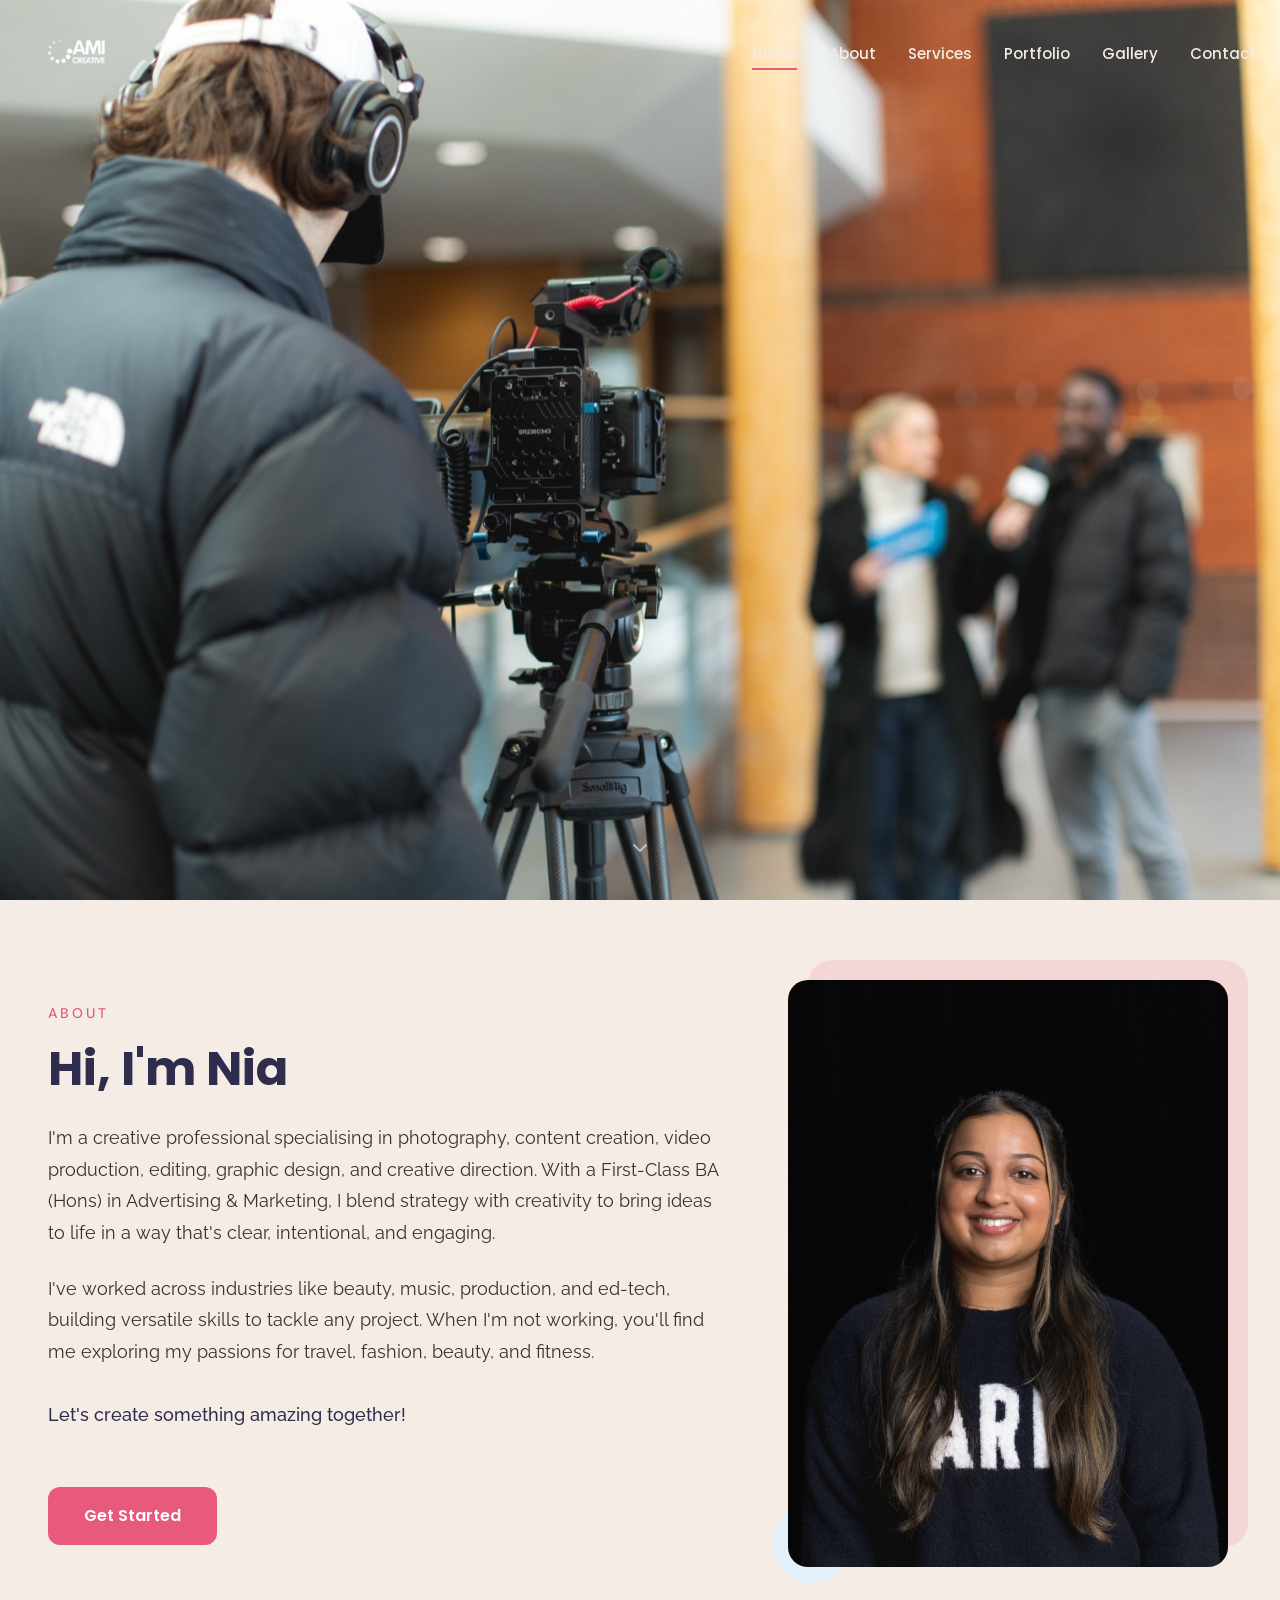
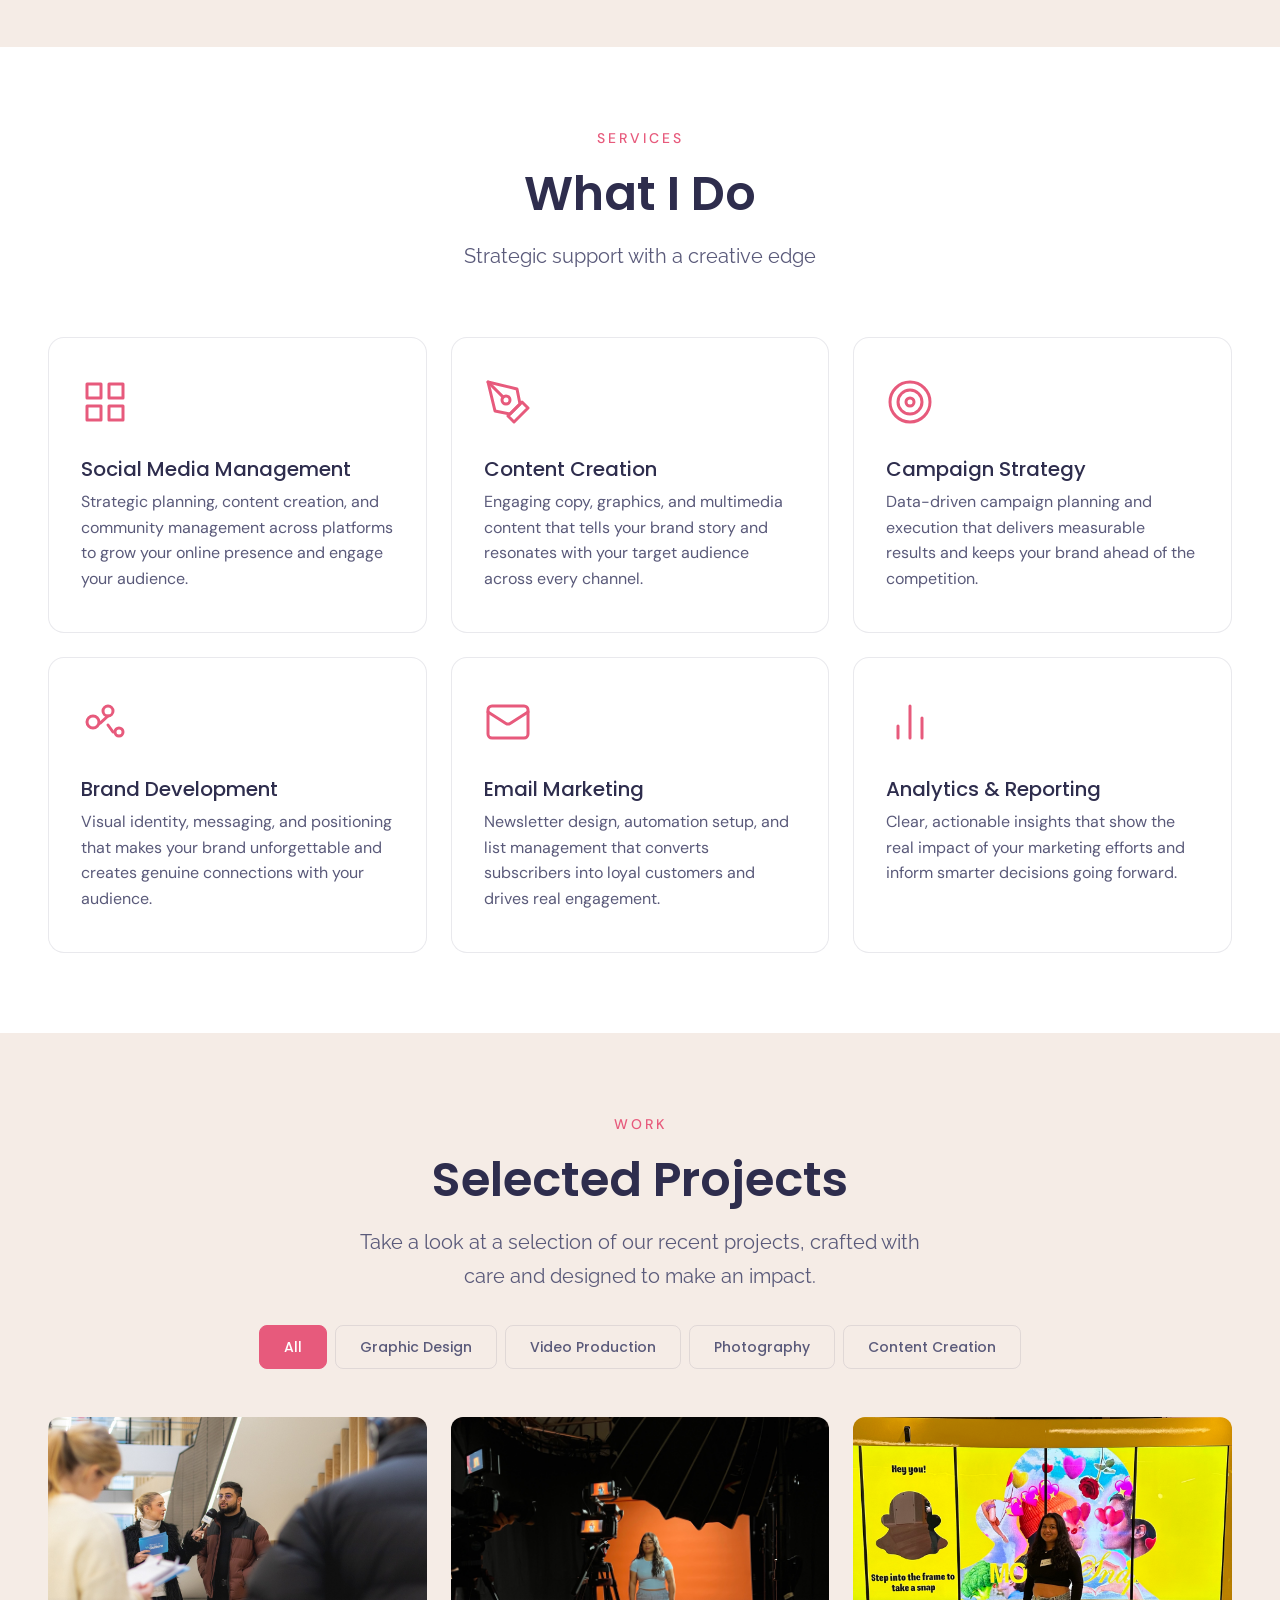
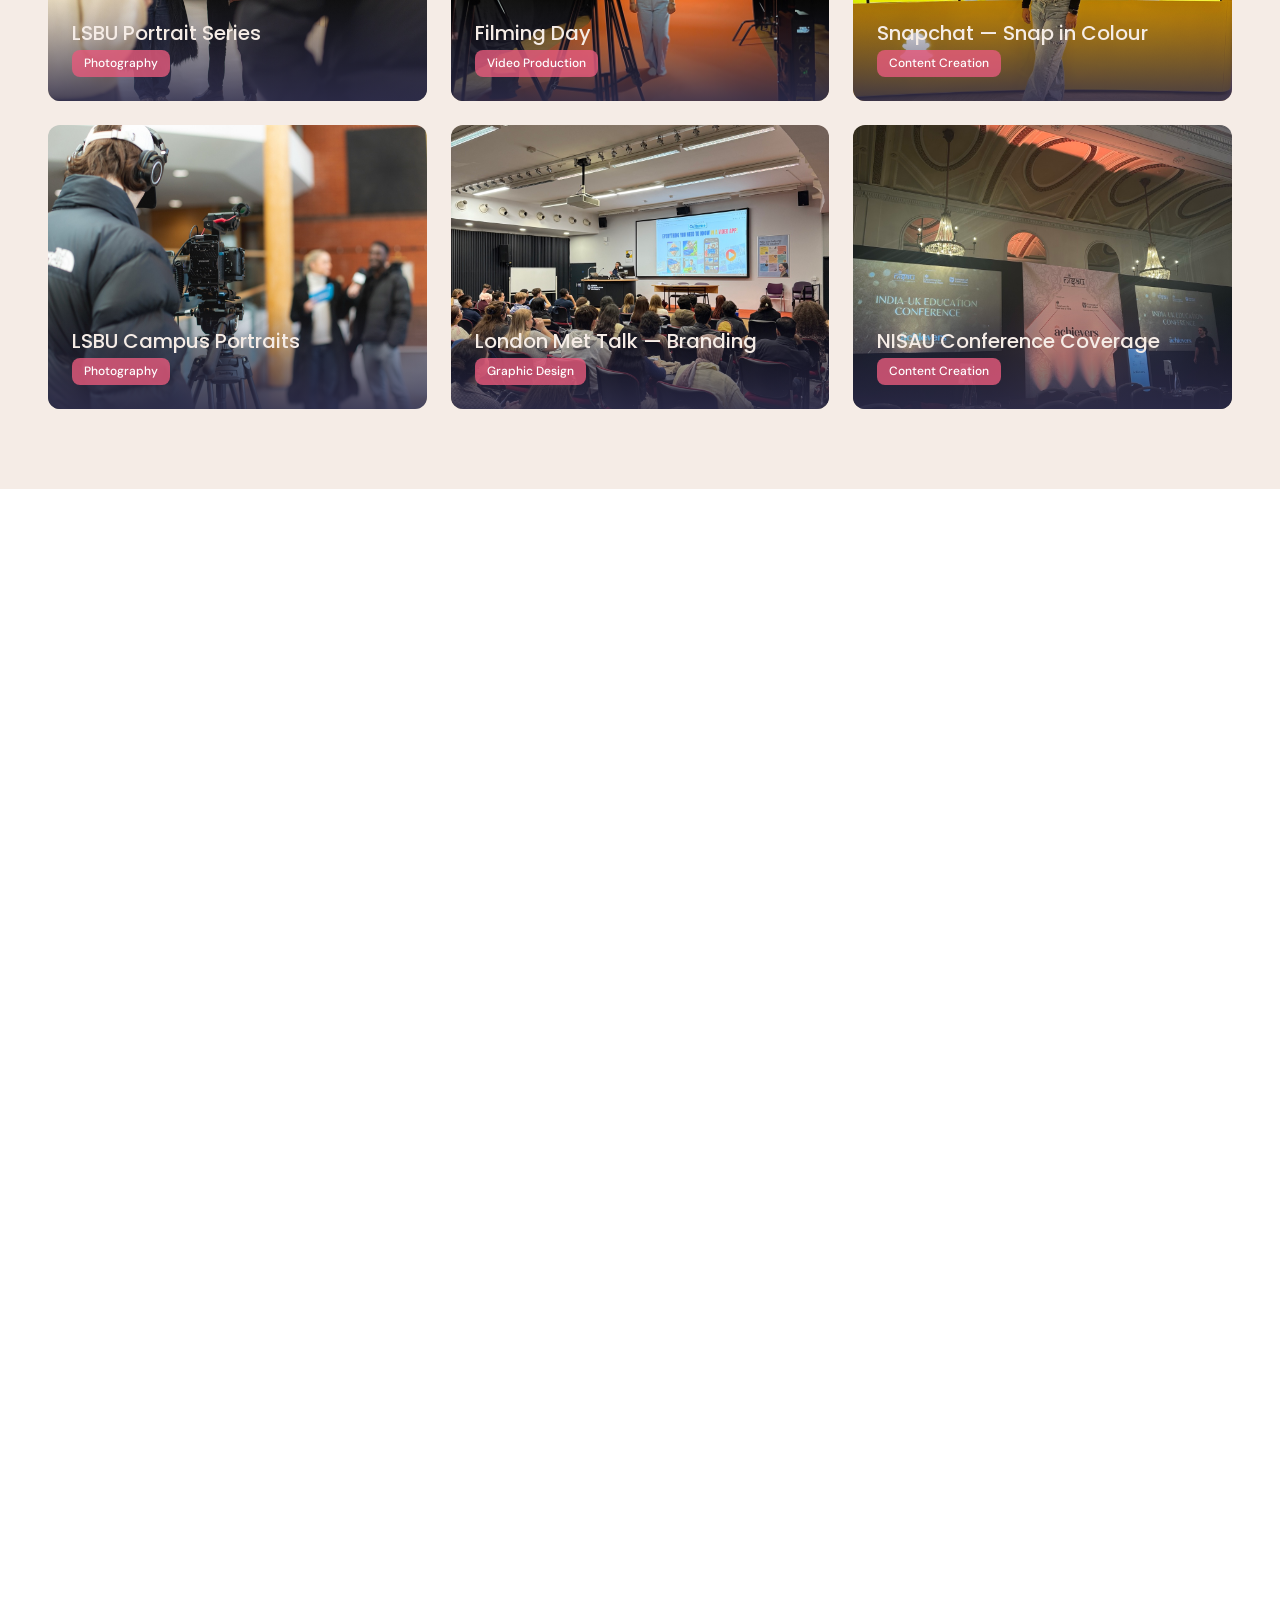
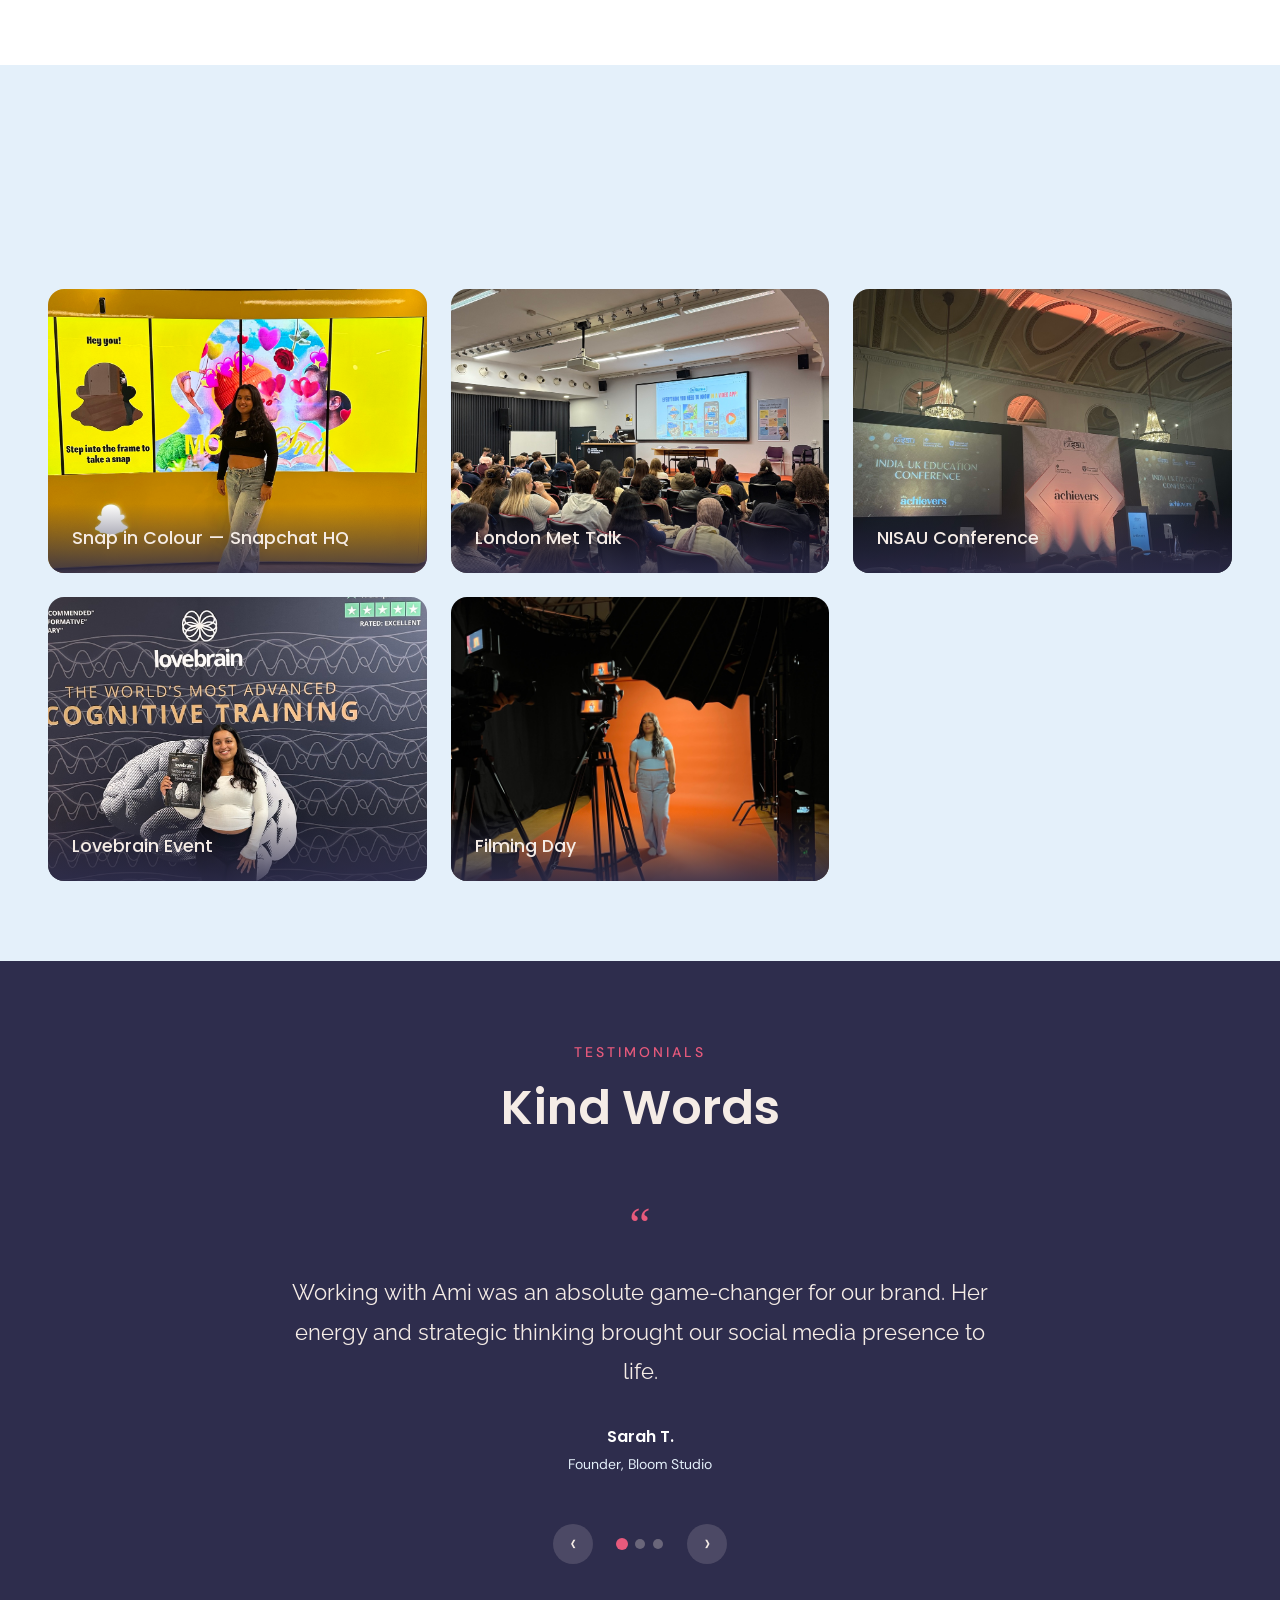
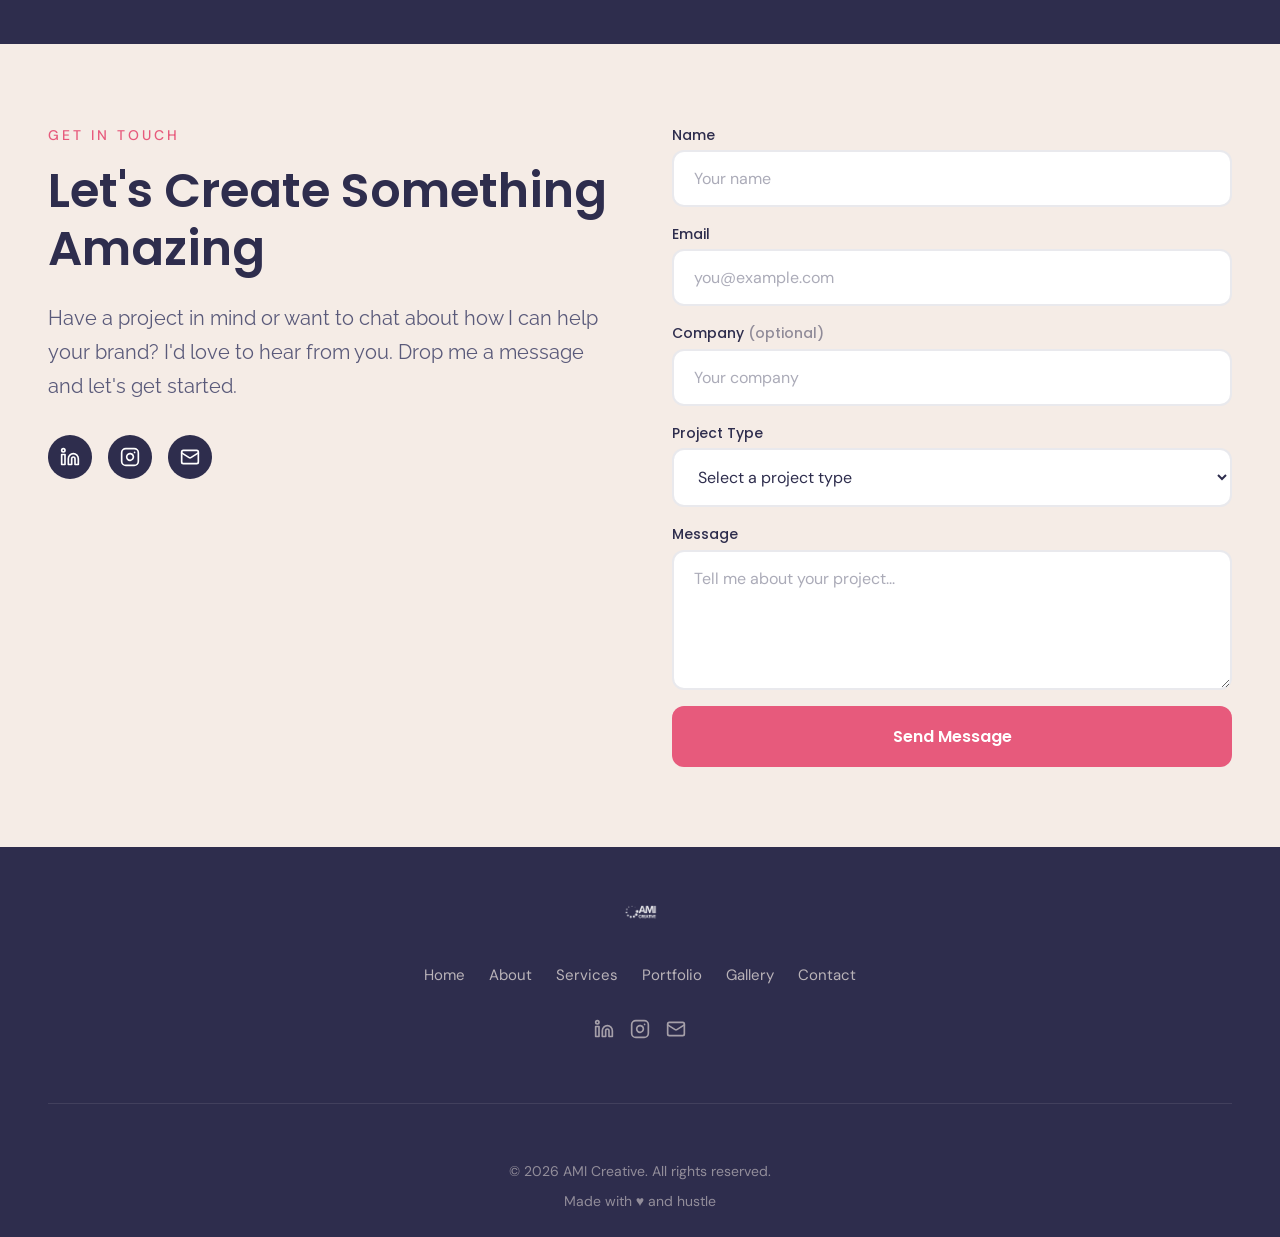
==== index.html @ c9caf4ad "Initial commit - AMI Creative portfolio site" ====
<!DOCTYPE html>
<html lang="en">
<head>
  <meta charset="UTF-8">
  <meta name="viewport" content="width=device-width, initial-scale=1.0">
  <title>AMI Creative — Digital Marketing & Advertising | Marketing with Heart & Hustle</title>
  <meta name="description" content="AMI Creative is a freelance marketing coordinator delivering strategic, creative, and energetic marketing support to agencies and businesses. Let's create something amazing together.">
  <meta name="keywords" content="digital marketing, freelance marketing, advertising, brand strategy, social media management, content creation, marketing coordinator">

  <!-- Open Graph -->
  <meta property="og:title" content="AMI Creative — Marketing with Heart & Hustle">
  <meta property="og:description" content="Strategic, creative, and energetic marketing support for agencies and businesses.">
  <meta property="og:image" content="/assets/images/logo.png">
  <meta property="og:type" content="website">

  <!-- Twitter Card -->
  <meta name="twitter:card" content="summary_large_image">
  <meta name="twitter:title" content="AMI Creative — Marketing with Heart & Hustle">
  <meta name="twitter:description" content="Strategic, creative, and energetic marketing support for agencies and businesses.">

  <!-- Favicon -->
  <link rel="icon" type="image/svg+xml" href="data:image/svg+xml,<svg xmlns='http://www.w3.org/2000/svg' viewBox='0 0 32 32'><circle cx='8' cy='16' r='3' fill='%23e75a7c'/><circle cx='16' cy='8' r='4' fill='%23e75a7c'/><circle cx='22' cy='18' r='5' fill='%23e75a7c'/><circle cx='14' cy='24' r='3.5' fill='%23e75a7c'/></svg>">
  <link rel="apple-touch-icon" href="assets/images/logo.png">

  <!-- Fonts -->
  <link rel="preconnect" href="https://fonts.googleapis.com">
  <link rel="preconnect" href="https://fonts.gstatic.com" crossorigin>
  <link href="https://fonts.googleapis.com/css2?family=DM+Sans:ital,wght@0,300;0,400;0,500;0,700;1,400&family=Poppins:wght@400;500;600;700&family=Raleway:wght@300;400;500;600&display=swap" rel="stylesheet">

  <!-- Styles -->
  <link rel="stylesheet" href="styles.css">

  <!-- Preload hero video -->
  <link rel="preload" as="image" href="assets/portfolio/lsbu-44.jpg">
</head>
<body>

  <!-- Skip Navigation -->
  <a href="#main" class="skip-link">Skip to main content</a>

  <!-- Navigation -->
  <nav class="navbar" role="navigation" aria-label="Main navigation">
    <div class="nav-inner">
      <a href="#hero" class="nav-logo" aria-label="AMI Creative — Home">
        <img src="assets/images/logo-transparent.png" alt="AMI Creative logo" width="120" height="40">
      </a>
      <div class="nav-links">
        <a href="#hero">Home</a>
        <a href="#about">About</a>
        <a href="#services">Services</a>
        <a href="#portfolio">Portfolio</a>
        <a href="#gallery">Gallery</a>
        <a href="#contact">Contact</a>
      </div>
      <button class="hamburger" aria-label="Open menu" aria-expanded="false">
        <span></span>
        <span></span>
        <span></span>
      </button>
    </div>
  </nav>

  <!-- Mobile Navigation -->
  <div class="mobile-nav" role="dialog" aria-label="Mobile navigation">
    <a href="#hero">Home</a>
    <a href="#about">About</a>
    <a href="#services">Services</a>
    <a href="#portfolio">Portfolio</a>
    <a href="#gallery">Gallery</a>
    <a href="#contact">Contact</a>
  </div>

  <main id="main">

    <!-- ===== HERO ===== -->
    <section id="hero" aria-label="Hero">
      <div class="hero-image-bg" aria-hidden="true">
        <img src="assets/portfolio/lsbu-44.jpg" alt="" loading="eager">
      </div>
      <div class="hero-video-overlay" aria-hidden="true">
        <video autoplay muted loop playsinline>
          <source src="assets/hero-animation.mp4" type="video/mp4">
        </video>
      </div>

      <div class="scroll-indicator" aria-hidden="true">
        <svg xmlns="http://www.w3.org/2000/svg" width="24" height="24" viewBox="0 0 24 24" fill="none" stroke="currentColor" stroke-width="2" stroke-linecap="round" stroke-linejoin="round"><polyline points="6 9 12 15 18 9"></polyline></svg>
      </div>
    </section>

    <!-- ===== ABOUT ===== -->
    <section id="about" aria-label="About">
      <div class="container">
        <div class="about-grid">
          <div class="about-text" data-animate="fade-left">
            <p class="section-label">About</p>
            <h2>Hi, I'm Nia</h2>
            <p class="body-large">I'm a creative professional specialising in photography, content creation, video production, editing, graphic design, and creative direction. With a First-Class BA (Hons) in Advertising &amp; Marketing, I blend strategy with creativity to bring ideas to life in a way that's clear, intentional, and engaging.</p>
            <p class="body-large">I've worked across industries like beauty, music, production, and ed-tech, building versatile skills to tackle any project. When I'm not working, you'll find me exploring my passions for travel, fashion, beauty, and fitness.</p>
            <p class="body-large" style="font-weight:500; color: var(--color-navy);">Let's create something amazing together!</p>
            <a href="#contact" class="btn btn-primary" style="margin-top: var(--space-lg);">Get Started</a>
          </div>
          <div class="about-image-wrapper" data-animate="fade-right">
            <img src="assets/images/nia-headshot.jpg" alt="Nia Bheda — Founder of AMI Creative" loading="lazy" width="440" height="587">
          </div>
        </div>
      </div>
    </section>

    <!-- ===== SERVICES ===== -->
    <section id="services" aria-label="Services">
      <div class="container">
        <div class="services-header" data-animate>
          <p class="section-label">Services</p>
          <h2>What I Do</h2>
          <p class="body-large">Strategic support with a creative edge</p>
        </div>
        <div class="services-grid" data-animate-stagger>
          <!-- Social Media Management -->
          <div class="service-card">
            <svg class="service-icon" xmlns="http://www.w3.org/2000/svg" viewBox="0 0 24 24" fill="none" stroke="currentColor" stroke-width="1.5" stroke-linecap="round" stroke-linejoin="round"><rect x="3" y="3" width="7" height="7"/><rect x="14" y="3" width="7" height="7"/><rect x="14" y="14" width="7" height="7"/><rect x="3" y="14" width="7" height="7"/></svg>
            <h4>Social Media Management</h4>
            <p>Strategic planning, content creation, and community management across platforms to grow your online presence and engage your audience.</p>
          </div>
          <!-- Content Creation -->
          <div class="service-card">
            <svg class="service-icon" xmlns="http://www.w3.org/2000/svg" viewBox="0 0 24 24" fill="none" stroke="currentColor" stroke-width="1.5" stroke-linecap="round" stroke-linejoin="round"><path d="M12 19l7-7 3 3-7 7-3-3z"/><path d="M18 13l-1.5-7.5L2 2l3.5 14.5L13 18l5-5z"/><path d="M2 2l7.586 7.586"/><circle cx="11" cy="11" r="2"/></svg>
            <h4>Content Creation</h4>
            <p>Engaging copy, graphics, and multimedia content that tells your brand story and resonates with your target audience across every channel.</p>
          </div>
          <!-- Campaign Strategy -->
          <div class="service-card">
            <svg class="service-icon" xmlns="http://www.w3.org/2000/svg" viewBox="0 0 24 24" fill="none" stroke="currentColor" stroke-width="1.5" stroke-linecap="round" stroke-linejoin="round"><circle cx="12" cy="12" r="10"/><circle cx="12" cy="12" r="6"/><circle cx="12" cy="12" r="2"/></svg>
            <h4>Campaign Strategy</h4>
            <p>Data-driven campaign planning and execution that delivers measurable results and keeps your brand ahead of the competition.</p>
          </div>
          <!-- Brand Development -->
          <div class="service-card">
            <svg class="service-icon" xmlns="http://www.w3.org/2000/svg" viewBox="0 0 24 24" fill="none" stroke="currentColor" stroke-width="1.5" stroke-linecap="round" stroke-linejoin="round"><circle cx="13.5" cy="6.5" r="2.5"/><circle cx="19" cy="17" r="2"/><circle cx="6" cy="12" r="3"/><path d="M9.59 12.59L13.5 9"/><path d="M16 17l-2.5-3.5"/></svg>
            <h4>Brand Development</h4>
            <p>Visual identity, messaging, and positioning that makes your brand unforgettable and creates genuine connections with your audience.</p>
          </div>
          <!-- Email Marketing -->
          <div class="service-card">
            <svg class="service-icon" xmlns="http://www.w3.org/2000/svg" viewBox="0 0 24 24" fill="none" stroke="currentColor" stroke-width="1.5" stroke-linecap="round" stroke-linejoin="round"><rect x="2" y="4" width="20" height="16" rx="2"/><path d="M22 7l-8.97 5.7a1.94 1.94 0 01-2.06 0L2 7"/></svg>
            <h4>Email Marketing</h4>
            <p>Newsletter design, automation setup, and list management that converts subscribers into loyal customers and drives real engagement.</p>
          </div>
          <!-- Analytics & Reporting -->
          <div class="service-card">
            <svg class="service-icon" xmlns="http://www.w3.org/2000/svg" viewBox="0 0 24 24" fill="none" stroke="currentColor" stroke-width="1.5" stroke-linecap="round" stroke-linejoin="round"><line x1="18" y1="20" x2="18" y2="10"/><line x1="12" y1="20" x2="12" y2="4"/><line x1="6" y1="20" x2="6" y2="14"/></svg>
            <h4>Analytics &amp; Reporting</h4>
            <p>Clear, actionable insights that show the real impact of your marketing efforts and inform smarter decisions going forward.</p>
          </div>
        </div>
      </div>
    </section>

    <!-- ===== PORTFOLIO ===== -->
    <section id="portfolio" aria-label="Portfolio">
      <div class="container">
        <div class="portfolio-header" data-animate>
          <p class="section-label">Work</p>
          <h2>Selected Projects</h2>
          <p class="body-large">Take a look at a selection of our recent projects, crafted with care and designed to make an impact.</p>
        </div>

        <div class="filter-tabs" data-animate>
          <button class="filter-tab active" data-filter="all">All</button>
          <button class="filter-tab" data-filter="graphic-design">Graphic Design</button>
          <button class="filter-tab" data-filter="video">Video Production</button>
          <button class="filter-tab" data-filter="photography">Photography</button>
          <button class="filter-tab" data-filter="content">Content Creation</button>
        </div>

        <div class="portfolio-grid" data-animate-stagger>
          <div class="portfolio-card" data-category="photography">
            <img src="assets/portfolio/lsbu-63.jpg" alt="LSBU Photography Project — Portrait photography" loading="lazy" width="600" height="450">
            <div class="portfolio-overlay">
              <h4>LSBU Portrait Series</h4>
              <span class="portfolio-tag">Photography</span>
            </div>
          </div>
          <div class="portfolio-card" data-category="video">
            <img src="assets/images/filming-day.jpg" alt="Filming Day — Video production shoot" loading="lazy" width="600" height="450">
            <div class="portfolio-overlay">
              <h4>Filming Day</h4>
              <span class="portfolio-tag">Video Production</span>
            </div>
          </div>
          <div class="portfolio-card" data-category="content">
            <img src="assets/images/snap-in-colour-snapchat-hq.jpg" alt="Snap in Colour Event at Snapchat HQ" loading="lazy" width="600" height="450">
            <div class="portfolio-overlay">
              <h4>Snapchat — Snap in Colour</h4>
              <span class="portfolio-tag">Content Creation</span>
            </div>
          </div>
          <div class="portfolio-card" data-category="photography">
            <img src="assets/portfolio/lsbu-44.jpg" alt="LSBU Photography — Portrait session" loading="lazy" width="600" height="450">
            <div class="portfolio-overlay">
              <h4>LSBU Campus Portraits</h4>
              <span class="portfolio-tag">Photography</span>
            </div>
          </div>
          <div class="portfolio-card" data-category="graphic-design">
            <img src="assets/images/london-met-talk.jpg" alt="London Met Talk — Event branding" loading="lazy" width="600" height="450">
            <div class="portfolio-overlay">
              <h4>London Met Talk — Branding</h4>
              <span class="portfolio-tag">Graphic Design</span>
            </div>
          </div>
          <div class="portfolio-card" data-category="content">
            <img src="assets/images/nisau-conference.jpg" alt="NISAU Conference — Content coverage" loading="lazy" width="600" height="450">
            <div class="portfolio-overlay">
              <h4>NISAU Conference Coverage</h4>
              <span class="portfolio-tag">Content Creation</span>
            </div>
          </div>
        </div>
      </div>
    </section>

    <!-- ===== GALLERY ===== -->
    <section id="gallery" aria-label="Photography Gallery">
      <div class="container">
        <div class="gallery-header" data-animate>
          <p class="section-label">Gallery</p>
          <h2>Photography</h2>
          <p class="body-large">Take a look at a selection of our recent projects, crafted with care and designed to make an impact.</p>
        </div>
        <div class="gallery-grid" data-animate-stagger>
          <div class="gallery-item">
            <img src="assets/portfolio/lsbu-44.jpg" alt="LSBU Photography — Portrait 1" loading="lazy" width="400" height="400">
          </div>
          <div class="gallery-item">
            <img src="assets/portfolio/lsbu-45.jpg" alt="LSBU Photography — Portrait 2" loading="lazy" width="400" height="400">
          </div>
          <div class="gallery-item">
            <img src="assets/portfolio/lsbu-46.jpg" alt="LSBU Photography — Portrait 3" loading="lazy" width="400" height="400">
          </div>
          <div class="gallery-item">
            <img src="assets/portfolio/lsbu-48.jpg" alt="LSBU Photography — Portrait 4" loading="lazy" width="400" height="400">
          </div>
          <div class="gallery-item">
            <img src="assets/portfolio/lsbu-63.jpg" alt="LSBU Photography — Portrait 5" loading="lazy" width="400" height="400">
          </div>
          <div class="gallery-item">
            <img src="assets/portfolio/photographer-at-lsbu.jpg" alt="Photographer at LSBU — Behind the scenes" loading="lazy" width="400" height="400">
          </div>
        </div>
      </div>
    </section>

    <!-- Lightbox -->
    <div id="lightbox" class="lightbox" role="dialog" aria-label="Image lightbox" aria-modal="true">
      <button class="lightbox-close" aria-label="Close lightbox">&times;</button>
      <button class="lightbox-nav lightbox-prev" aria-label="Previous image">&#8249;</button>
      <img class="lightbox-img" src="" alt="">
      <button class="lightbox-nav lightbox-next" aria-label="Next image">&#8250;</button>
    </div>

    <!-- ===== HIGHLIGHTS ===== -->
    <section id="highlights" aria-label="Highlights">
      <div class="container">
        <div class="highlights-header" data-animate>
          <p class="section-label">Highlights</p>
          <h2>Where I've Been</h2>
        </div>
        <div class="highlights-grid" data-animate-stagger>
          <div class="highlight-card">
            <img src="assets/images/snap-in-colour-snapchat-hq.jpg" alt="Snap in Colour Event at Snapchat HQ" loading="lazy" width="600" height="450">
            <div class="card-label"><h4>Snap in Colour — Snapchat HQ</h4></div>
          </div>
          <div class="highlight-card">
            <img src="assets/images/london-met-talk.jpg" alt="Speaking at London Met Talk" loading="lazy" width="600" height="450">
            <div class="card-label"><h4>London Met Talk</h4></div>
          </div>
          <div class="highlight-card">
            <img src="assets/images/nisau-conference.jpg" alt="NISAU Conference appearance" loading="lazy" width="600" height="450">
            <div class="card-label"><h4>NISAU Conference</h4></div>
          </div>
          <div class="highlight-card">
            <img src="assets/images/lovebrain-event.jpg" alt="Lovebrain Event" loading="lazy" width="600" height="450">
            <div class="card-label"><h4>Lovebrain Event</h4></div>
          </div>
          <div class="highlight-card">
            <img src="assets/images/filming-day.jpg" alt="Filming Day — On set" loading="lazy" width="600" height="450">
            <div class="card-label"><h4>Filming Day</h4></div>
          </div>
        </div>
      </div>
    </section>

    <!-- ===== TESTIMONIALS ===== -->
    <section id="testimonials" aria-label="Testimonials">
      <div class="container">
        <div class="testimonials-header" data-animate>
          <p class="section-label">Testimonials</p>
          <h2>Kind Words</h2>
        </div>
        <div class="testimonial-carousel" data-animate>
          <div class="testimonial-slide active">
            <div class="testimonial-quote-icon" aria-hidden="true">&ldquo;</div>
            <p class="testimonial-text">Working with Ami was an absolute game-changer for our brand. Her energy and strategic thinking brought our social media presence to life.</p>
            <p class="testimonial-author">Sarah T.</p>
            <p class="testimonial-role">Founder, Bloom Studio</p>
          </div>
          <div class="testimonial-slide">
            <div class="testimonial-quote-icon" aria-hidden="true">&ldquo;</div>
            <p class="testimonial-text">Ami doesn't just execute — she genuinely cares about your success. The results speak for themselves.</p>
            <p class="testimonial-author">James K.</p>
            <p class="testimonial-role">Marketing Director, TechFlow</p>
          </div>
          <div class="testimonial-slide">
            <div class="testimonial-quote-icon" aria-hidden="true">&ldquo;</div>
            <p class="testimonial-text">Fresh ideas, flawless execution, and the most positive energy you'll ever work with. Ami is the real deal.</p>
            <p class="testimonial-author">Emma R.</p>
            <p class="testimonial-role">CEO, GreenLeaf Co</p>
          </div>
          <div class="carousel-controls">
            <button class="carousel-arrow carousel-prev" aria-label="Previous testimonial">&#8249;</button>
            <div class="carousel-dots">
              <button class="carousel-dot active" aria-label="Go to testimonial 1"></button>
              <button class="carousel-dot" aria-label="Go to testimonial 2"></button>
              <button class="carousel-dot" aria-label="Go to testimonial 3"></button>
            </div>
            <button class="carousel-arrow carousel-next" aria-label="Next testimonial">&#8250;</button>
          </div>
        </div>
      </div>
    </section>

    <!-- ===== CONTACT ===== -->
    <section id="contact" aria-label="Contact">
      <div class="container">
        <div class="contact-grid">
          <div class="contact-info" data-animate="fade-left">
            <p class="section-label">Get In Touch</p>
            <h2>Let's Create Something Amazing</h2>
            <p class="body-large">Have a project in mind or want to chat about how I can help your brand? I'd love to hear from you. Drop me a message and let's get started.</p>
            <div class="social-links">
              <a href="https://linkedin.com" class="social-link" aria-label="LinkedIn" target="_blank" rel="noopener noreferrer">
                <svg xmlns="http://www.w3.org/2000/svg" viewBox="0 0 24 24" fill="none" stroke="currentColor" stroke-width="2" stroke-linecap="round" stroke-linejoin="round"><path d="M16 8a6 6 0 0 1 6 6v7h-4v-7a2 2 0 0 0-2-2 2 2 0 0 0-2 2v7h-4v-7a6 6 0 0 1 6-6z"/><rect x="2" y="9" width="4" height="12"/><circle cx="4" cy="4" r="2"/></svg>
              </a>
              <a href="https://instagram.com" class="social-link" aria-label="Instagram" target="_blank" rel="noopener noreferrer">
                <svg xmlns="http://www.w3.org/2000/svg" viewBox="0 0 24 24" fill="none" stroke="currentColor" stroke-width="2" stroke-linecap="round" stroke-linejoin="round"><rect x="2" y="2" width="20" height="20" rx="5" ry="5"/><path d="M16 11.37A4 4 0 1 1 12.63 8 4 4 0 0 1 16 11.37z"/><line x1="17.5" y1="6.5" x2="17.51" y2="6.5"/></svg>
              </a>
              <a href="mailto:hello@amicreative.com" class="social-link" aria-label="Email">
                <svg xmlns="http://www.w3.org/2000/svg" viewBox="0 0 24 24" fill="none" stroke="currentColor" stroke-width="2" stroke-linecap="round" stroke-linejoin="round"><rect x="2" y="4" width="20" height="16" rx="2"/><path d="M22 7l-8.97 5.7a1.94 1.94 0 0 1-2.06 0L2 7"/></svg>
              </a>
            </div>
          </div>
          <div data-animate="fade-right">
            <form id="contact-form" class="contact-form" novalidate>
              <div class="form-group">
                <label class="form-label" for="name">Name</label>
                <input class="form-input" type="text" id="name" name="name" placeholder="Your name" required>
              </div>
              <div class="form-group">
                <label class="form-label" for="email">Email</label>
                <input class="form-input" type="email" id="email" name="email" placeholder="you@example.com" required>
              </div>
              <div class="form-group">
                <label class="form-label" for="company">Company <span style="opacity:0.5">(optional)</span></label>
                <input class="form-input" type="text" id="company" name="company" placeholder="Your company">
              </div>
              <div class="form-group">
                <label class="form-label" for="project-type">Project Type</label>
                <select class="form-input" id="project-type" name="project-type" required>
                  <option value="" disabled selected>Select a project type</option>
                  <option value="social-media">Social Media</option>
                  <option value="branding">Branding</option>
                  <option value="campaign">Campaign</option>
                  <option value="content">Content</option>
                  <option value="other">Other</option>
                </select>
              </div>
              <div class="form-group">
                <label class="form-label" for="message">Message</label>
                <textarea class="form-input" id="message" name="message" placeholder="Tell me about your project..." required></textarea>
              </div>
              <button type="submit" class="submit-btn">Send Message</button>
            </form>
            <div class="form-success">
              <h3>Message Sent!</h3>
              <p class="body-large">Thanks for reaching out. I'll get back to you within 24 hours.</p>
            </div>
          </div>
        </div>
      </div>
    </section>

  </main>

  <!-- ===== FOOTER ===== -->
  <footer class="footer" role="contentinfo">
    <div class="container">
      <div class="footer-inner">
        <a href="#hero" class="footer-logo" aria-label="AMI Creative — Back to top">
          <img src="assets/images/logo-transparent.png" alt="AMI Creative" width="120" height="40">
        </a>
        <div class="footer-links">
          <a href="#hero">Home</a>
          <a href="#about">About</a>
          <a href="#services">Services</a>
          <a href="#portfolio">Portfolio</a>
          <a href="#gallery">Gallery</a>
          <a href="#contact">Contact</a>
        </div>
        <div class="footer-social">
          <a href="https://linkedin.com" aria-label="LinkedIn" target="_blank" rel="noopener noreferrer">
            <svg xmlns="http://www.w3.org/2000/svg" viewBox="0 0 24 24" fill="none" stroke="currentColor" stroke-width="2" stroke-linecap="round" stroke-linejoin="round"><path d="M16 8a6 6 0 0 1 6 6v7h-4v-7a2 2 0 0 0-2-2 2 2 0 0 0-2 2v7h-4v-7a6 6 0 0 1 6-6z"/><rect x="2" y="9" width="4" height="12"/><circle cx="4" cy="4" r="2"/></svg>
          </a>
          <a href="https://instagram.com" aria-label="Instagram" target="_blank" rel="noopener noreferrer">
            <svg xmlns="http://www.w3.org/2000/svg" viewBox="0 0 24 24" fill="none" stroke="currentColor" stroke-width="2" stroke-linecap="round" stroke-linejoin="round"><rect x="2" y="2" width="20" height="20" rx="5" ry="5"/><path d="M16 11.37A4 4 0 1 1 12.63 8 4 4 0 0 1 16 11.37z"/><line x1="17.5" y1="6.5" x2="17.51" y2="6.5"/></svg>
          </a>
          <a href="mailto:hello@amicreative.com" aria-label="Email">
            <svg xmlns="http://www.w3.org/2000/svg" viewBox="0 0 24 24" fill="none" stroke="currentColor" stroke-width="2" stroke-linecap="round" stroke-linejoin="round"><rect x="2" y="4" width="20" height="16" rx="2"/><path d="M22 7l-8.97 5.7a1.94 1.94 0 0 1-2.06 0L2 7"/></svg>
          </a>
        </div>
        <div class="footer-divider"></div>
        <div class="footer-bottom">
          <p>&copy; 2026 AMI Creative. All rights reserved.</p>
          <p>Made with &hearts; and hustle</p>
        </div>
      </div>
    </div>
  </footer>

  <!-- Scripts -->
  <script src="script.js"></script>
</body>
</html>
---- styles.css ----
/* ===== AMI Creative — Stylesheet ===== */

/* --- CSS Custom Properties --- */
:root {
  /* Brand Colors */
  --color-navy: #2e2d4d;
  --color-pink: #e75a7c;
  --color-cream: #f5ece6;
  --color-blue: #e4f0fa;
  --color-black: #000000;
  --color-white: #ffffff;

  /* Functional Colors */
  --color-bg-primary: #f5ece6;
  --color-bg-secondary: #ffffff;
  --color-bg-dark: #2e2d4d;
  --color-bg-accent: #e4f0fa;
  --color-text-primary: #2e2d4d;
  --color-text-secondary: #5a5a7a;
  --color-text-on-dark: #f5ece6;
  --color-accent: #e75a7c;
  --color-accent-hover: #d14a6a;
  --color-border: rgba(46, 45, 77, 0.1);

  /* Spacing (8px grid) */
  --space-xs: 4px;
  --space-sm: 8px;
  --space-md: 16px;
  --space-lg: 24px;
  --space-xl: 32px;
  --space-2xl: 48px;
  --space-3xl: 64px;
  --space-4xl: 96px;
  --space-5xl: 128px;

  /* Shadows */
  --shadow-sm: 0 2px 8px rgba(46, 45, 77, 0.06);
  --shadow-md: 0 8px 24px rgba(46, 45, 77, 0.08);
  --shadow-lg: 0 20px 40px rgba(46, 45, 77, 0.1);
  --shadow-xl: 0 32px 64px rgba(46, 45, 77, 0.12);

  /* Transitions */
  --transition-fast: 150ms cubic-bezier(0.4, 0, 0.2, 1);
  --transition-base: 300ms cubic-bezier(0.4, 0, 0.2, 1);
  --transition-slow: 500ms cubic-bezier(0.4, 0, 0.2, 1);
}

/* --- Reset & Base --- */
*,
*::before,
*::after {
  margin: 0;
  padding: 0;
  box-sizing: border-box;
}

html {
  scroll-behavior: smooth;
  scroll-padding-top: 80px;
  -webkit-text-size-adjust: 100%;
}

body {
  font-family: 'DM Sans', sans-serif;
  font-size: 16px;
  line-height: 1.6;
  color: var(--color-text-primary);
  background: var(--color-bg-primary);
  overflow-x: hidden;
  -webkit-font-smoothing: antialiased;
  -moz-osx-font-smoothing: grayscale;
}

img {
  max-width: 100%;
  height: auto;
  display: block;
}

a {
  color: inherit;
  text-decoration: none;
}

button {
  font: inherit;
  cursor: pointer;
  border: none;
  background: none;
}

ul, ol {
  list-style: none;
}

/* --- Typography --- */
h1, h2, h3, h4 {
  font-family: 'Poppins', sans-serif;
  color: var(--color-navy);
  line-height: 1.2;
}

h1 {
  font-weight: 700;
  font-size: 2.5rem;
}

h2 {
  font-weight: 600;
  font-size: 2rem;
}

h3 {
  font-weight: 600;
  font-size: 1.5rem;
}

h4 {
  font-weight: 500;
  font-size: 1.25rem;
}

.body-large {
  font-family: 'Raleway', sans-serif;
  font-size: 1.125rem;
  line-height: 1.7;
}

.caption {
  font-size: 0.75rem;
  font-weight: 300;
}

/* --- Layout --- */
.container {
  max-width: 1280px;
  margin: 0 auto;
  padding: 0 24px;
}

section {
  padding: 5rem 0;
}

/* --- Skip to Content (Accessibility) --- */
.skip-link {
  position: absolute;
  top: -100%;
  left: 16px;
  background: var(--color-pink);
  color: white;
  padding: 12px 24px;
  border-radius: 0 0 12px 12px;
  z-index: 10000;
  font-weight: 600;
  transition: top 0.2s;
}

.skip-link:focus {
  top: 0;
}

/* --- Section Label --- */
.section-label {
  font-family: 'DM Sans', sans-serif;
  font-size: 0.875rem;
  font-weight: 500;
  text-transform: uppercase;
  letter-spacing: 3px;
  color: var(--color-pink);
  margin-bottom: var(--space-md);
}

/* --- Buttons --- */
.btn {
  display: inline-flex;
  align-items: center;
  justify-content: center;
  padding: 16px 36px;
  border-radius: 12px;
  font-family: 'Poppins', sans-serif;
  font-weight: 600;
  font-size: 1rem;
  transition: all var(--transition-base);
  cursor: pointer;
  border: none;
}

.btn-primary {
  background: var(--color-pink);
  color: var(--color-white);
}

.btn-primary:hover {
  background: var(--color-accent-hover);
  transform: translateY(-2px);
  box-shadow: 0 8px 24px rgba(231, 90, 124, 0.3);
}

.btn-outline {
  background: transparent;
  color: var(--color-pink);
  border: 2px solid var(--color-pink);
}

.btn-outline:hover {
  background: var(--color-pink);
  color: white;
  transform: translateY(-2px);
}

/* ===== NAVIGATION ===== */
.navbar {
  position: fixed;
  top: 0;
  left: 0;
  right: 0;
  z-index: 1000;
  padding: 20px 0;
  transition: all var(--transition-base);
}

.navbar.scrolled {
  background: rgba(245, 236, 230, 0.95);
  backdrop-filter: blur(12px);
  -webkit-backdrop-filter: blur(12px);
  padding: 12px 0;
  box-shadow: var(--shadow-sm);
}

.nav-inner {
  display: flex;
  align-items: center;
  justify-content: space-between;
  max-width: 1280px;
  margin: 0 auto;
  padding: 0 24px;
}

.nav-logo img {
  height: 68px;
  width: auto;
  transition: filter var(--transition-base);
}

.navbar:not(.scrolled) .nav-logo img {
  filter: brightness(0) invert(1);
}

.nav-links {
  display: flex;
  gap: var(--space-xl);
  align-items: center;
}

.nav-links a {
  font-family: 'Poppins', sans-serif;
  font-weight: 500;
  font-size: 0.9375rem;
  color: var(--color-navy);
  position: relative;
  transition: color var(--transition-fast);
}

.navbar:not(.scrolled) .nav-links a {
  color: var(--color-cream);
}

.nav-links a::after {
  content: '';
  position: absolute;
  bottom: -4px;
  left: 0;
  width: 0;
  height: 2px;
  background: var(--color-pink);
  transition: width var(--transition-base);
}

.nav-links a:hover::after,
.nav-links a.active::after {
  width: 100%;
}

.nav-links a:hover {
  color: var(--color-pink);
}

/* Hamburger */
.hamburger {
  display: none;
  flex-direction: column;
  gap: 5px;
  cursor: pointer;
  z-index: 1001;
  background: none;
  border: none;
  padding: 4px;
}

.hamburger span {
  display: block;
  width: 24px;
  height: 2px;
  background: var(--color-navy);
  transition: all var(--transition-base);
  border-radius: 2px;
}

.navbar:not(.scrolled) .hamburger span {
  background: var(--color-cream);
}

.hamburger.active span:nth-child(1) {
  transform: translateY(7px) rotate(45deg);
}

.hamburger.active span:nth-child(2) {
  opacity: 0;
}

.hamburger.active span:nth-child(3) {
  transform: translateY(-7px) rotate(-45deg);
}

/* Mobile Nav Overlay */
.mobile-nav {
  display: none;
  position: fixed;
  inset: 0;
  background: var(--color-navy);
  z-index: 999;
  flex-direction: column;
  align-items: center;
  justify-content: center;
  gap: var(--space-xl);
  opacity: 0;
  transition: opacity var(--transition-base);
}

.mobile-nav.active {
  display: flex;
  opacity: 1;
}

.mobile-nav a {
  font-family: 'Poppins', sans-serif;
  font-size: 1.5rem;
  font-weight: 600;
  color: var(--color-cream);
  transition: color var(--transition-fast);
}

.mobile-nav a:hover {
  color: var(--color-pink);
}

/* ===== HERO SECTION ===== */
#hero {
  position: relative;
  width: 100%;
  height: 100vh;
  display: flex;
  align-items: center;
  justify-content: center;
  text-align: center;
  background: var(--color-navy);
  overflow: hidden;
  padding: 0;
}

.hero-image-bg {
  position: absolute;
  inset: 0;
  z-index: 0;
}

.hero-image-bg img {
  position: absolute;
  top: 0;
  left: 0;
  width: 100%;
  height: 100%;
  object-fit: cover;
  z-index: 0;
}

.hero-video-overlay {
  position: absolute;
  inset: 0;
  z-index: 1;
  opacity: 0.6;
  mix-blend-mode: screen;
}

.hero-video-overlay video {
  position: absolute;
  top: 50%;
  left: 50%;
  min-width: 100%;
  min-height: 100%;
  transform: translate(-50%, -50%);
  object-fit: cover;
}

.hero-content {
  position: relative;
  z-index: 2;
  max-width: 800px;
  padding: 0 2rem;
  color: var(--color-cream);
}

.hero-title {
  font-size: clamp(2.5rem, 6vw, 5rem);
  font-weight: 700;
  color: var(--color-cream);
  margin-bottom: 1.5rem;
  line-height: 1.1;
  opacity: 0;
  transform: translateY(40px);
  animation: slideUp 0.8s ease-out 0.3s forwards;
}

.hero-subtitle {
  font-family: 'Raleway', sans-serif;
  font-size: clamp(1rem, 2vw, 1.25rem);
  color: var(--color-cream);
  opacity: 0;
  margin-bottom: 2rem;
  line-height: 1.6;
  transform: translateY(30px);
  animation: slideUp 0.8s ease-out 0.6s forwards;
}

.hero-cta {
  opacity: 0;
  animation: fadeIn 0.8s ease 0.9s forwards;
}

.hero-cta .btn-primary {
  display: inline-block;
  padding: 1rem 2.5rem;
  background: var(--color-pink);
  color: var(--color-cream);
  border: none;
  border-radius: 4px;
  font-size: 1rem;
  font-weight: 600;
  letter-spacing: 0.05em;
  text-transform: uppercase;
  transition: background var(--transition-base), transform var(--transition-base);
}

.hero-cta .btn-primary:hover {
  background: var(--color-accent-hover);
  transform: translateY(-2px);
}

.scroll-indicator {
  position: absolute;
  bottom: 32px;
  left: 50%;
  transform: translateX(-50%);
  z-index: 2;
  opacity: 0;
  animation: fadeIn 0.8s ease 1.2s forwards, bounceDown 2s ease-in-out 2s infinite;
}

.scroll-indicator svg {
  width: 24px;
  height: 24px;
  stroke: var(--color-cream);
  opacity: 0.6;
}


@keyframes slideUp {
  to { opacity: 1; transform: translateY(0); }
}

@keyframes fadeIn {
  to { opacity: 1; }
}

@keyframes bounceDown {
  0%, 100% { transform: translateX(-50%) translateY(0); }
  50% { transform: translateX(-50%) translateY(10px); }
}

/* ===== ABOUT SECTION ===== */
#about {
  background: var(--color-cream);
  padding: 5rem 0;
}

.about-grid {
  display: grid;
  grid-template-columns: 1fr;
  gap: var(--space-3xl);
  align-items: center;
}

.about-text h2 {
  color: var(--color-navy);
  font-size: clamp(2rem, 4vw, 3rem);
  font-weight: 700;
  margin-bottom: var(--space-lg);
}

.about-text .body-large {
  color: #333333;
  font-size: 1.1rem;
  line-height: 1.8;
  margin-bottom: var(--space-lg);
}

.about-text .body-large + .body-large {
  margin-bottom: var(--space-xl);
}

.about-image-wrapper {
  position: relative;
  max-width: 440px;
  margin: 0 auto;
}

.about-image-wrapper::before {
  content: '';
  position: absolute;
  top: -20px;
  right: -20px;
  width: 100%;
  height: 100%;
  background: var(--color-pink);
  border-radius: 24px;
  opacity: 0.15;
  z-index: 0;
}

.about-image-wrapper::after {
  content: '';
  position: absolute;
  bottom: -16px;
  left: -16px;
  width: 80px;
  height: 80px;
  border-radius: 50%;
  background: var(--color-blue);
  z-index: 0;
}

.about-image-wrapper img {
  position: relative;
  z-index: 1;
  border-radius: 20px;
  width: 100%;
  object-fit: cover;
  aspect-ratio: 3/4;
}

/* ===== SERVICES SECTION ===== */
#services {
  background: var(--color-white);
  padding: 5rem 0;
}

.services-header {
  text-align: center;
  margin-bottom: var(--space-3xl);
}

.services-header h2 {
  margin-bottom: var(--space-md);
}

.services-header .body-large {
  color: var(--color-text-secondary);
}

.services-grid {
  display: grid;
  grid-template-columns: 1fr;
  gap: var(--space-lg);
}

.service-card {
  background: var(--color-white);
  border: 1px solid var(--color-border);
  border-radius: 16px;
  padding: 40px 32px;
  transition: all var(--transition-base);
  position: relative;
  overflow: hidden;
}

.service-card::before {
  content: '';
  position: absolute;
  top: 0;
  left: 0;
  right: 0;
  height: 3px;
  background: var(--color-pink);
  transform: scaleX(0);
  transition: transform var(--transition-base);
}

.service-card:hover {
  transform: translateY(-4px);
  box-shadow: var(--shadow-lg);
}

.service-card:hover::before {
  transform: scaleX(1);
}

.service-icon {
  width: 48px;
  height: 48px;
  margin-bottom: var(--space-lg);
  color: var(--color-pink);
}

.service-card h4 {
  margin-bottom: var(--space-sm);
}

.service-card p {
  color: var(--color-text-secondary);
  line-height: 1.6;
}

/* ===== PORTFOLIO SECTION ===== */
#portfolio {
  background: var(--color-cream);
  padding: 5rem 0;
}

.portfolio-header {
  text-align: center;
  margin-bottom: var(--space-xl);
}

.portfolio-header h2 {
  margin-bottom: var(--space-md);
}

.portfolio-header .body-large {
  color: var(--color-text-secondary);
  max-width: 600px;
  margin: 0 auto;
}

/* Filter Tabs */
.filter-tabs {
  display: flex;
  flex-wrap: wrap;
  justify-content: center;
  gap: var(--space-sm);
  margin-bottom: var(--space-2xl);
}

.filter-tab {
  padding: 10px 24px;
  border-radius: 8px;
  font-family: 'Poppins', sans-serif;
  font-weight: 500;
  font-size: 0.875rem;
  color: var(--color-text-secondary);
  background: transparent;
  border: 1px solid var(--color-border);
  cursor: pointer;
  transition: all var(--transition-fast);
}

.filter-tab:hover,
.filter-tab.active {
  background: var(--color-pink);
  color: white;
  border-color: var(--color-pink);
}

/* Portfolio Grid */
.portfolio-grid {
  display: grid;
  grid-template-columns: 1fr;
  gap: 1.5rem;
}

.portfolio-card {
  border-radius: 12px;
  overflow: hidden;
  cursor: pointer;
  position: relative;
  aspect-ratio: 4/3;
  background: var(--color-navy);
  transition: opacity var(--transition-base), transform var(--transition-base);
}

.portfolio-card:hover {
  transform: scale(1.02);
  box-shadow: var(--shadow-lg);
}

.portfolio-card.hidden {
  display: none;
}

.portfolio-card img {
  width: 100%;
  height: 100%;
  object-fit: cover;
  transition: transform 0.6s cubic-bezier(0.4, 0, 0.2, 1);
}

.portfolio-card:hover img {
  transform: scale(1.05);
}

.portfolio-overlay {
  position: absolute;
  bottom: 0;
  left: 0;
  right: 0;
  padding: 24px;
  background: linear-gradient(transparent, rgba(46, 45, 77, 0.85));
  opacity: 1;
  transition: all 0.4s ease;
}

.portfolio-overlay h4 {
  color: var(--color-cream);
  margin-bottom: var(--space-xs);
}

.portfolio-tag {
  display: inline-block;
  padding: 4px 12px;
  background: rgba(231, 90, 124, 0.8);
  color: white;
  border-radius: 8px;
  font-size: 0.75rem;
  font-weight: 500;
}

/* ===== GALLERY SECTION ===== */
#gallery {
  background: var(--color-white);
  padding: 5rem 0;
}

.gallery-header {
  text-align: center;
  margin-bottom: var(--space-2xl);
}

.gallery-header h2 {
  margin-bottom: var(--space-md);
}

.gallery-header .body-large {
  color: var(--color-text-secondary);
  max-width: 600px;
  margin: 0 auto;
}

.gallery-grid {
  display: grid;
  grid-template-columns: repeat(2, 1fr);
  gap: 4px;
}

.gallery-item {
  overflow: hidden;
  cursor: pointer;
  position: relative;
  aspect-ratio: 1;
}

.gallery-item img {
  width: 100%;
  height: 100%;
  object-fit: cover;
  transition: transform 0.6s ease;
}

.gallery-item:hover img {
  transform: scale(1.08);
}

.gallery-item::after {
  content: '';
  position: absolute;
  inset: 0;
  background: rgba(46, 45, 77, 0);
  transition: background var(--transition-base);
}

.gallery-item:hover::after {
  background: rgba(46, 45, 77, 0.15);
}

/* Lightbox */
.lightbox {
  display: none;
  position: fixed;
  inset: 0;
  z-index: 9999;
  background: rgba(0, 0, 0, 0.92);
  align-items: center;
  justify-content: center;
  opacity: 0;
  transition: opacity var(--transition-base);
}

.lightbox.active {
  display: flex;
  opacity: 1;
}

.lightbox-img {
  max-width: 90vw;
  max-height: 85vh;
  object-fit: contain;
  border-radius: 8px;
}

.lightbox-close {
  position: absolute;
  top: 20px;
  right: 24px;
  color: white;
  font-size: 2rem;
  cursor: pointer;
  background: none;
  border: none;
  width: 48px;
  height: 48px;
  display: flex;
  align-items: center;
  justify-content: center;
  border-radius: 50%;
  transition: background var(--transition-fast);
}

.lightbox-close:hover {
  background: rgba(255, 255, 255, 0.1);
}

.lightbox-nav {
  position: absolute;
  top: 50%;
  transform: translateY(-50%);
  color: white;
  font-size: 2rem;
  cursor: pointer;
  background: rgba(255, 255, 255, 0.1);
  border: none;
  width: 48px;
  height: 48px;
  border-radius: 50%;
  display: flex;
  align-items: center;
  justify-content: center;
  transition: background var(--transition-fast);
}

.lightbox-nav:hover {
  background: rgba(255, 255, 255, 0.2);
}

.lightbox-prev { left: 20px; }
.lightbox-next { right: 20px; }

/* ===== HIGHLIGHTS SECTION ===== */
#highlights {
  background: var(--color-blue);
  padding: 5rem 0;
}

.highlights-header {
  text-align: center;
  margin-bottom: var(--space-2xl);
}

.highlights-header .section-label {
  color: var(--color-pink);
}

.highlights-header h2 {
  color: var(--color-navy);
  font-weight: 700;
  margin-bottom: var(--space-md);
}

.highlights-grid {
  display: grid;
  grid-template-columns: 1fr;
  gap: var(--space-lg);
}

.highlight-card {
  border-radius: 16px;
  overflow: hidden;
  position: relative;
  aspect-ratio: 4/3;
  cursor: default;
  transition: transform var(--transition-base), box-shadow var(--transition-base);
}

.highlight-card:hover {
  transform: translateY(-6px);
  box-shadow: var(--shadow-lg);
}

.highlight-card img {
  width: 100%;
  height: 100%;
  object-fit: cover;
}

.highlight-card .card-label {
  position: absolute;
  bottom: 0;
  left: 0;
  right: 0;
  padding: 24px;
  background: linear-gradient(transparent, rgba(46, 45, 77, 0.85));
}

.highlight-card .card-label h4 {
  color: var(--color-cream);
  font-size: 1.1rem;
}

/* ===== TESTIMONIALS SECTION ===== */
#testimonials {
  background: var(--color-navy);
  padding: 5rem 0;
  overflow: hidden;
}

.testimonials-header {
  text-align: center;
  margin-bottom: var(--space-3xl);
}

.testimonials-header h2 {
  color: var(--color-cream);
  margin-bottom: var(--space-md);
}

.testimonial-carousel {
  position: relative;
  max-width: 720px;
  margin: 0 auto;
  text-align: center;
}

.testimonial-slide {
  display: none;
  animation: fadeInTestimonial 0.6s ease forwards;
}

.testimonial-slide.active {
  display: block;
}

@keyframes fadeInTestimonial {
  from { opacity: 0; transform: translateY(10px); }
  to { opacity: 1; transform: translateY(0); }
}

.testimonial-quote-icon {
  color: var(--color-pink);
  font-size: 3rem;
  line-height: 1;
  margin-bottom: var(--space-lg);
  font-family: Georgia, serif;
}

.testimonial-text {
  font-family: 'Raleway', sans-serif;
  font-size: 1.25rem;
  color: var(--color-cream);
  line-height: 1.8;
  margin-bottom: var(--space-xl);
}

.testimonial-author {
  font-family: 'Poppins', sans-serif;
  font-weight: 600;
  color: var(--color-white);
  margin-bottom: var(--space-xs);
}

.testimonial-role {
  font-size: 0.875rem;
  color: var(--color-blue);
}

.carousel-controls {
  display: flex;
  align-items: center;
  justify-content: center;
  gap: var(--space-lg);
  margin-top: var(--space-2xl);
}

.carousel-arrow {
  width: 40px;
  height: 40px;
  border-radius: 50%;
  background: rgba(245, 236, 230, 0.15);
  border: none;
  color: var(--color-cream);
  font-size: 1.5rem;
  display: flex;
  align-items: center;
  justify-content: center;
  cursor: pointer;
  transition: background var(--transition-fast);
}

.carousel-arrow:hover {
  background: rgba(231, 90, 124, 0.4);
}

.carousel-dots {
  display: flex;
  justify-content: center;
  gap: var(--space-sm);
}

.carousel-dot {
  width: 10px;
  height: 10px;
  border-radius: 50%;
  background: rgba(245, 236, 230, 0.3);
  border: none;
  cursor: pointer;
  transition: all var(--transition-fast);
  padding: 0;
}

.carousel-dot.active {
  background: var(--color-pink);
  transform: scale(1.2);
}

/* ===== CONTACT SECTION ===== */
#contact {
  background: var(--color-cream);
  padding: 5rem 0;
  position: relative;
}

.contact-grid {
  display: grid;
  grid-template-columns: 1fr;
  gap: var(--space-3xl);
}

.contact-info h2 {
  margin-bottom: var(--space-lg);
}

.contact-info .body-large {
  color: var(--color-text-secondary);
  margin-bottom: var(--space-xl);
}

.social-links {
  display: flex;
  gap: var(--space-md);
}

.social-link {
  width: 44px;
  height: 44px;
  border-radius: 50%;
  background: var(--color-navy);
  display: flex;
  align-items: center;
  justify-content: center;
  transition: all var(--transition-base);
}

.social-link:hover {
  background: var(--color-pink);
  transform: translateY(-3px);
}

.social-link svg {
  width: 20px;
  height: 20px;
  color: white;
}

.contact-form {
  display: flex;
  flex-direction: column;
  gap: var(--space-md);
}

.form-group {
  display: flex;
  flex-direction: column;
  gap: var(--space-xs);
}

.form-label {
  font-family: 'Poppins', sans-serif;
  font-weight: 500;
  font-size: 0.875rem;
  color: var(--color-navy);
}

.form-input {
  width: 100%;
  padding: 16px 20px;
  border: 2px solid var(--color-border);
  border-radius: 12px;
  font-family: 'DM Sans', sans-serif;
  font-size: 1rem;
  color: var(--color-navy);
  background: var(--color-white);
  transition: border-color var(--transition-base), box-shadow var(--transition-base);
}

.form-input:focus {
  outline: none;
  border-color: var(--color-pink);
  box-shadow: 0 0 0 4px rgba(231, 90, 124, 0.1);
}

.form-input::placeholder {
  color: rgba(46, 45, 77, 0.4);
}

textarea.form-input {
  resize: vertical;
  min-height: 140px;
}

.submit-btn {
  background: var(--color-pink);
  color: white;
  border: none;
  border-radius: 12px;
  padding: 18px 40px;
  font-family: 'Poppins', sans-serif;
  font-weight: 600;
  font-size: 1rem;
  cursor: pointer;
  transition: all var(--transition-base);
  width: 100%;
}

.submit-btn:hover {
  background: var(--color-accent-hover);
  transform: translateY(-2px);
  box-shadow: 0 8px 24px rgba(231, 90, 124, 0.3);
}

.submit-btn:disabled {
  opacity: 0.6;
  cursor: not-allowed;
  transform: none;
}

.form-success {
  display: none;
  text-align: center;
  padding: var(--space-2xl);
}

.form-success.active {
  display: block;
}

.form-success h3 {
  color: var(--color-pink);
  margin-bottom: var(--space-md);
}

/* ===== FOOTER ===== */
.footer {
  background: var(--color-navy);
  padding: var(--space-2xl) 0 var(--space-lg);
}

.footer-inner {
  display: flex;
  flex-direction: column;
  align-items: center;
  gap: var(--space-xl);
  text-align: center;
}

.footer-logo img {
  height: 36px;
  width: auto;
  filter: brightness(0) invert(1);
  opacity: 0.9;
}

.footer-links {
  display: flex;
  flex-wrap: wrap;
  justify-content: center;
  gap: var(--space-lg);
}

.footer-links a {
  font-family: 'DM Sans', sans-serif;
  font-size: 0.9375rem;
  color: var(--color-cream);
  opacity: 0.7;
  transition: opacity var(--transition-fast), color var(--transition-fast);
}

.footer-links a:hover {
  opacity: 1;
  color: var(--color-pink);
}

.footer-social {
  display: flex;
  gap: var(--space-md);
}

.footer-social a {
  color: var(--color-cream);
  opacity: 0.6;
  transition: all var(--transition-fast);
}

.footer-social a:hover {
  opacity: 1;
  color: var(--color-pink);
}

.footer-social svg {
  width: 20px;
  height: 20px;
}

.footer-divider {
  width: 100%;
  height: 1px;
  background: rgba(245, 236, 230, 0.1);
  margin: var(--space-lg) 0;
}

.footer-bottom {
  display: flex;
  flex-direction: column;
  align-items: center;
  gap: var(--space-sm);
  font-size: 0.875rem;
  color: var(--color-cream);
  opacity: 0.5;
}

/* ===== SCROLL ANIMATIONS ===== */
[data-animate] {
  opacity: 0;
  transform: translateY(30px);
  transition: opacity 0.6s ease, transform 0.6s ease;
}

[data-animate="fade-left"] {
  transform: translateX(-30px);
}

[data-animate="fade-right"] {
  transform: translateX(30px);
}

[data-animate].animate-in {
  opacity: 1;
  transform: translate(0);
}

[data-animate-stagger] > * {
  opacity: 0;
  transform: translateY(20px);
  transition: opacity 0.5s ease, transform 0.5s ease;
}

[data-animate-stagger].animate-in > * {
  opacity: 1;
  transform: translateY(0);
}

[data-animate-stagger].animate-in > *:nth-child(1) { transition-delay: 0.1s; }
[data-animate-stagger].animate-in > *:nth-child(2) { transition-delay: 0.2s; }
[data-animate-stagger].animate-in > *:nth-child(3) { transition-delay: 0.3s; }
[data-animate-stagger].animate-in > *:nth-child(4) { transition-delay: 0.4s; }
[data-animate-stagger].animate-in > *:nth-child(5) { transition-delay: 0.5s; }
[data-animate-stagger].animate-in > *:nth-child(6) { transition-delay: 0.6s; }

/* ===== RESPONSIVE ===== */
@media (min-width: 640px) {
  .services-grid {
    grid-template-columns: repeat(2, 1fr);
  }

  .portfolio-grid {
    grid-template-columns: repeat(2, 1fr);
  }

  .highlights-grid {
    grid-template-columns: repeat(2, 1fr);
  }

  .gallery-grid {
    grid-template-columns: repeat(3, 1fr);
  }
}

@media (min-width: 768px) {
  .container {
    padding: 0 48px;
  }

  h1 { font-size: 3.5rem; }
  h2 { font-size: 2.5rem; }
  h3 { font-size: 1.75rem; }

  .about-grid {
    grid-template-columns: 3fr 2fr;
  }

  .contact-grid {
    grid-template-columns: 1fr 1fr;
  }

  .body-large {
    font-size: 1.25rem;
  }

  .testimonial-text {
    font-size: 1.375rem;
  }
}

@media (min-width: 1024px) {
  h1 { font-size: 4.5rem; }
  h2 { font-size: 3rem; }
  h3 { font-size: 2rem; }

  .services-grid {
    grid-template-columns: repeat(3, 1fr);
  }

  .portfolio-grid {
    grid-template-columns: repeat(3, 1fr);
  }

  .highlights-grid {
    grid-template-columns: repeat(3, 1fr);
  }
}

@media (max-width: 767px) {
  .nav-links {
    display: none;
  }

  .hamburger {
    display: flex;
  }

  /* Hamburger stays cream when mobile nav is open */
  .hamburger.active span {
    background: var(--color-cream);
  }

  /* Hero: hide video overlay on mobile for performance */
  .hero-video-overlay {
    display: none;
  }

  /* Tighten section padding on mobile */
  section {
    padding: 3.5rem 0;
  }

  /* About image: remove decorative overflow on small screens */
  .about-image-wrapper::before {
    top: -12px;
    right: -12px;
  }
  .about-image-wrapper::after {
    width: 50px;
    height: 50px;
    bottom: -10px;
    left: -10px;
  }

  /* Filter tabs: ensure touch-friendly sizing */
  .filter-tab {
    padding: 10px 16px;
    font-size: 0.8125rem;
  }

  /* Carousel controls: bigger touch targets */
  .carousel-arrow {
    width: 48px;
    height: 48px;
    font-size: 1.75rem;
  }

  .carousel-dot {
    width: 12px;
    height: 12px;
  }

  /* Lightbox nav: bigger tap targets, closer to edges */
  .lightbox-prev { left: 8px; }
  .lightbox-next { right: 8px; }
  .lightbox-nav {
    width: 44px;
    height: 44px;
  }
  .lightbox-img {
    max-width: 95vw;
    max-height: 80vh;
  }

  /* Testimonial text smaller on mobile */
  .testimonial-text {
    font-size: 1.05rem;
    line-height: 1.7;
  }

  /* Contact section: reduce gap */
  .contact-grid {
    gap: var(--space-2xl);
  }

  /* Footer links: wrap nicely */
  .footer-links {
    gap: var(--space-md);
  }
}

/* ===== REDUCED MOTION ===== */
@media (prefers-reduced-motion: reduce) {
  *,
  *::before,
  *::after {
    animation-duration: 0.01ms !important;
    animation-delay: 0ms !important;
    transition-duration: 0.01ms !important;
    scroll-behavior: auto !important;
  }

  [data-animate],
  [data-animate-stagger] > * {
    opacity: 1;
    transform: none;
  }

  .hero-title,
  .hero-subtitle,
  .hero-cta,
  .scroll-indicator {
    opacity: 1;
    transform: none;
  }
}
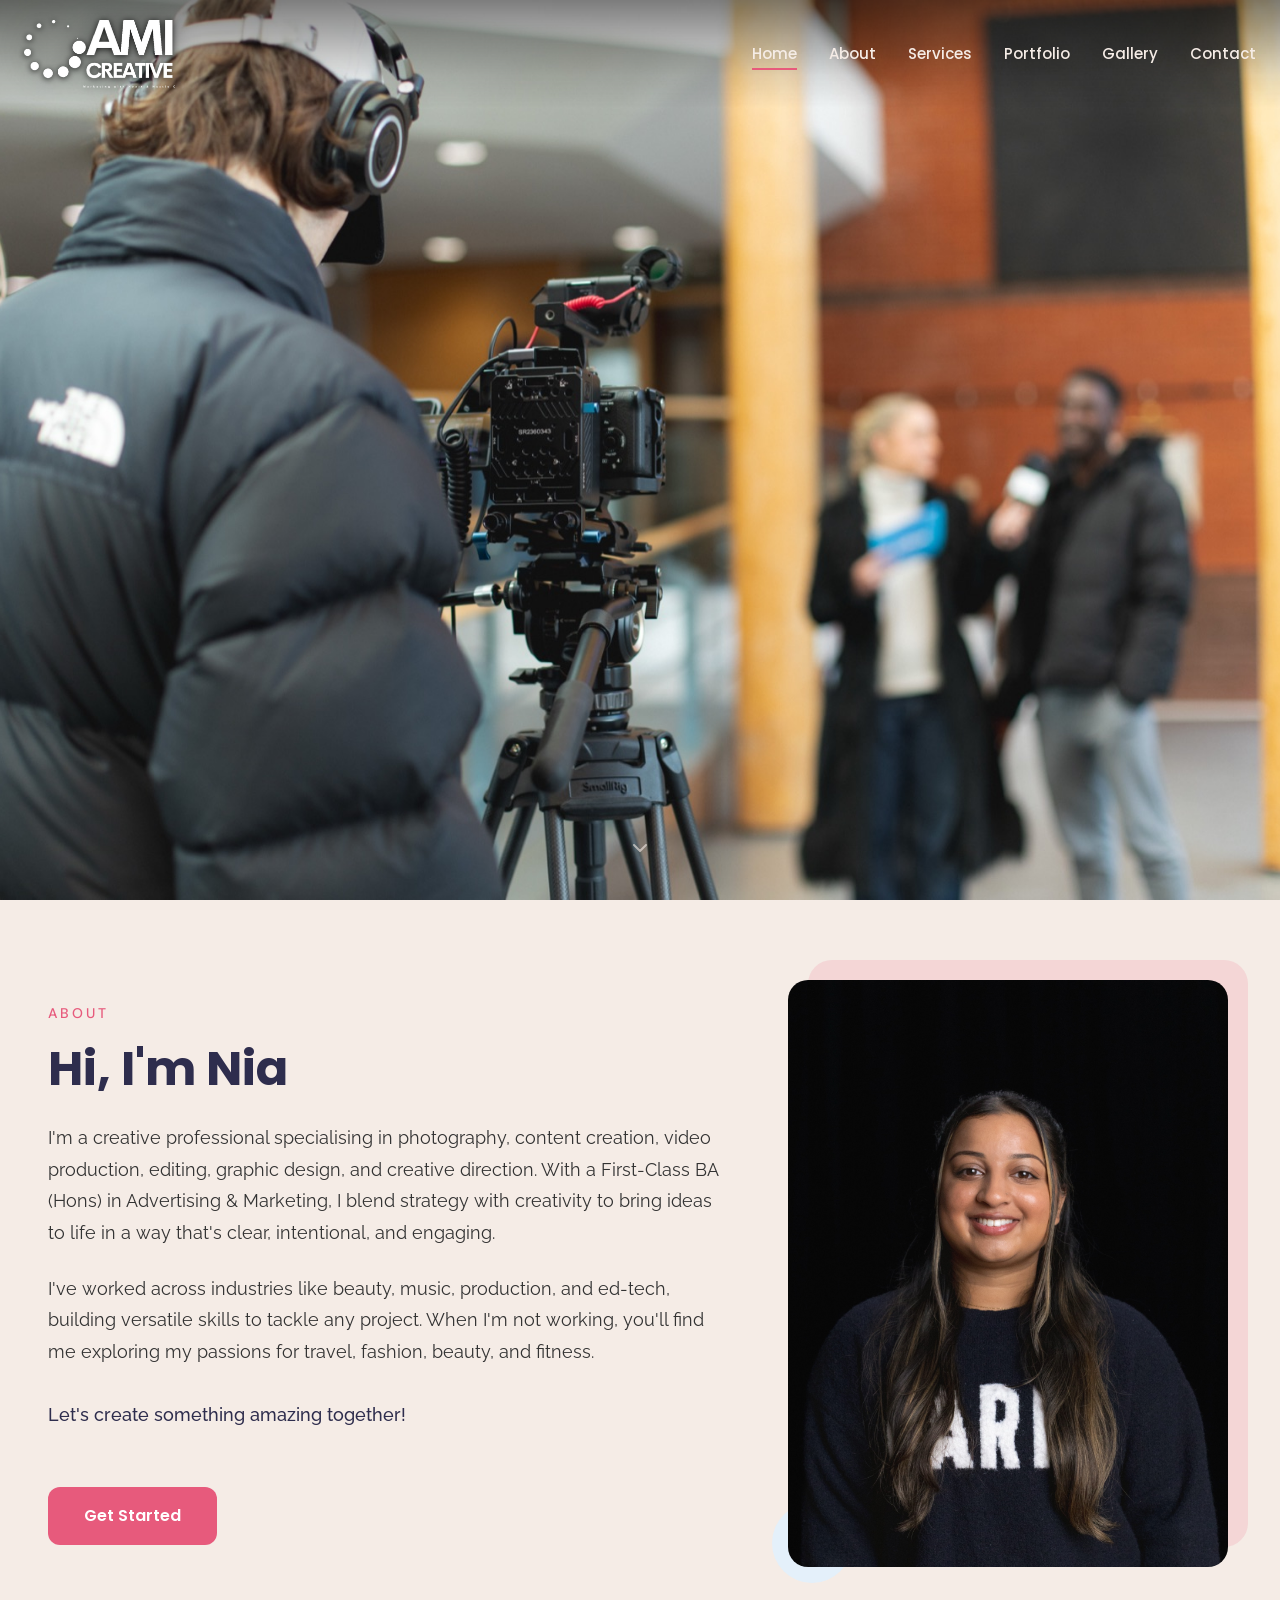
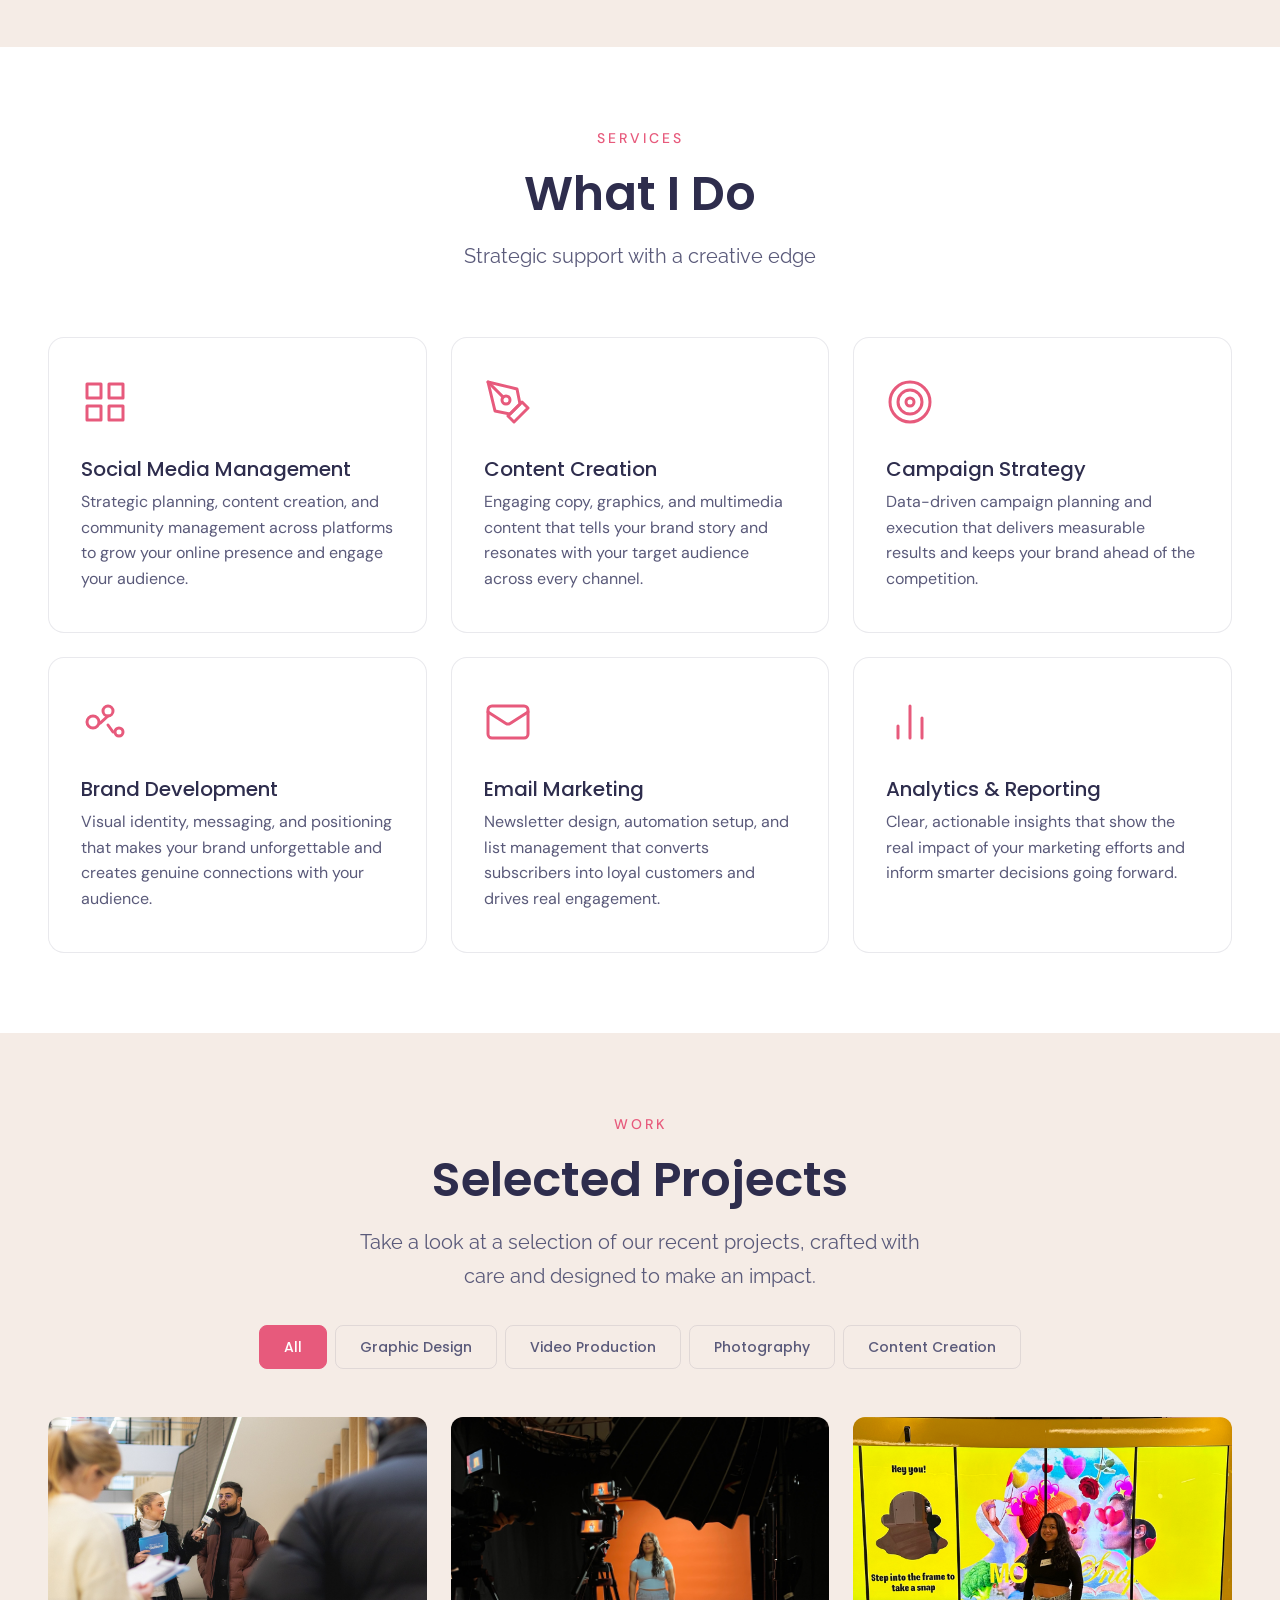
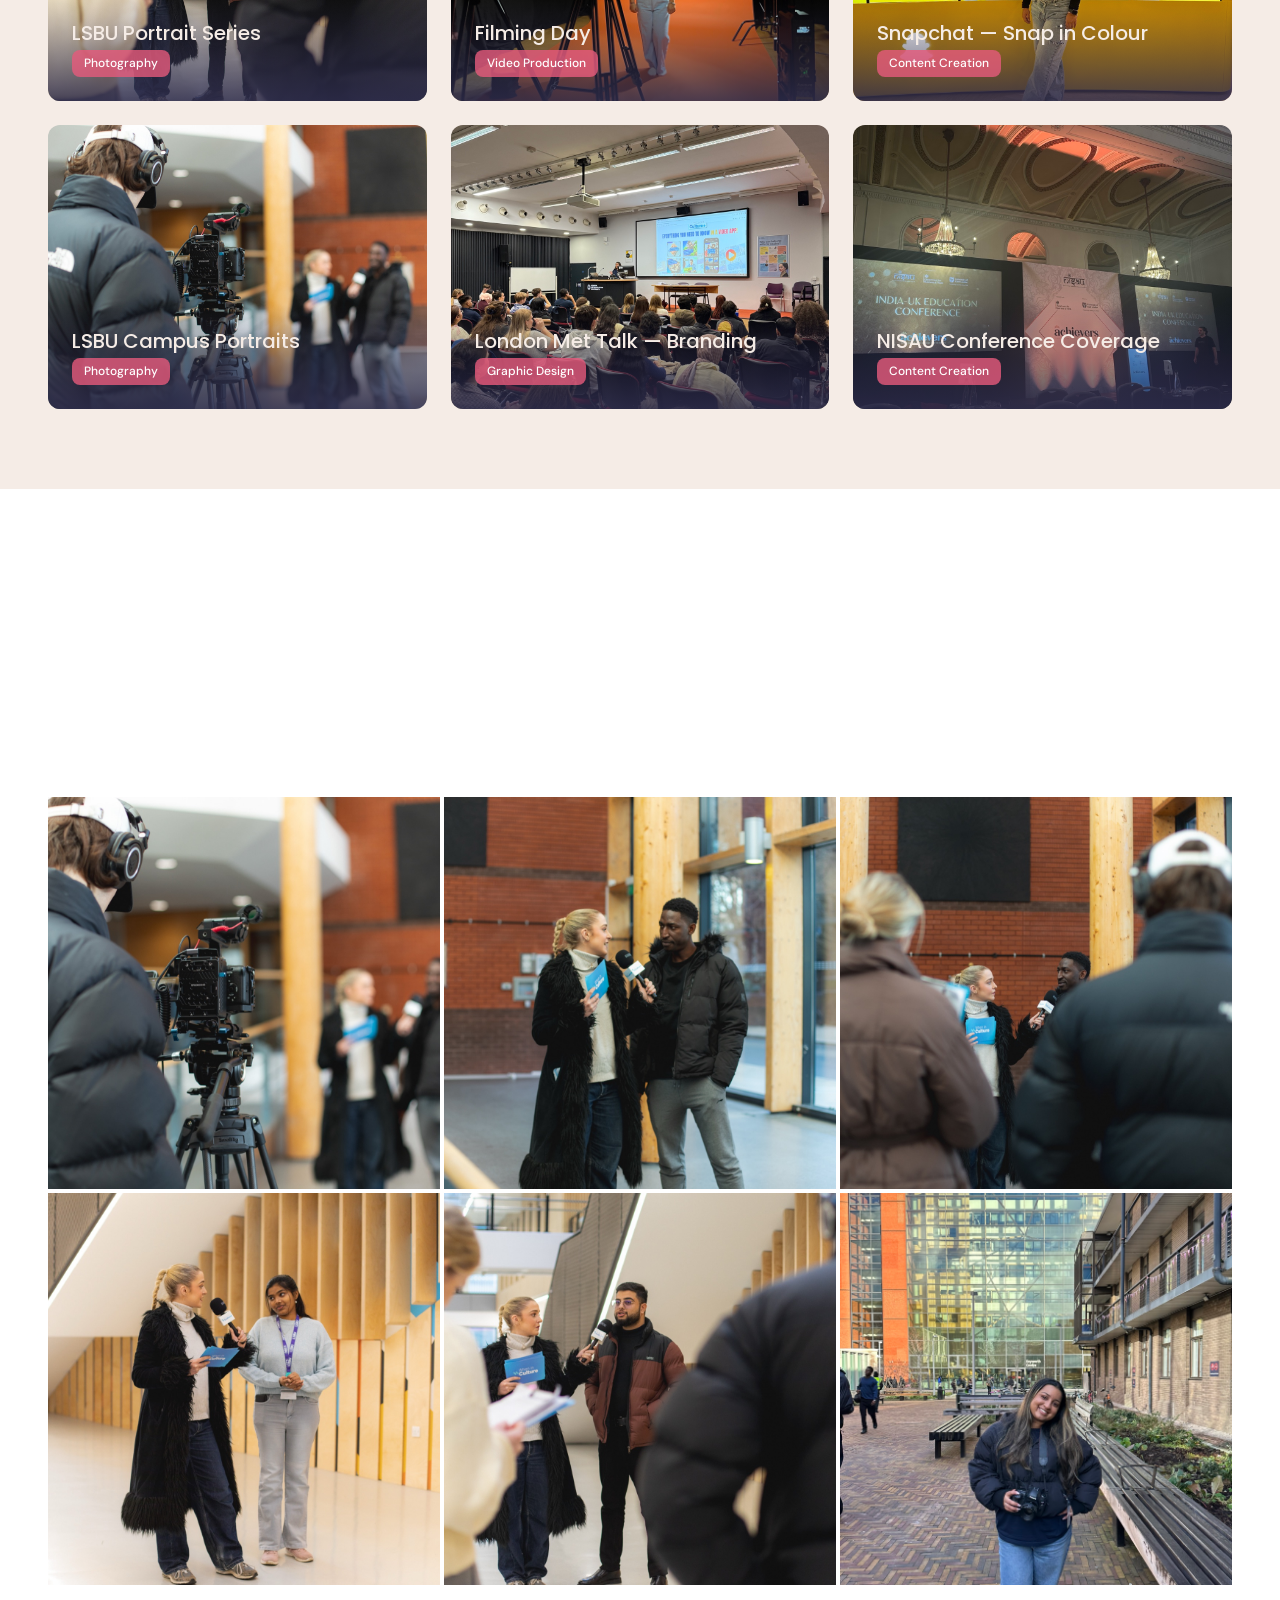
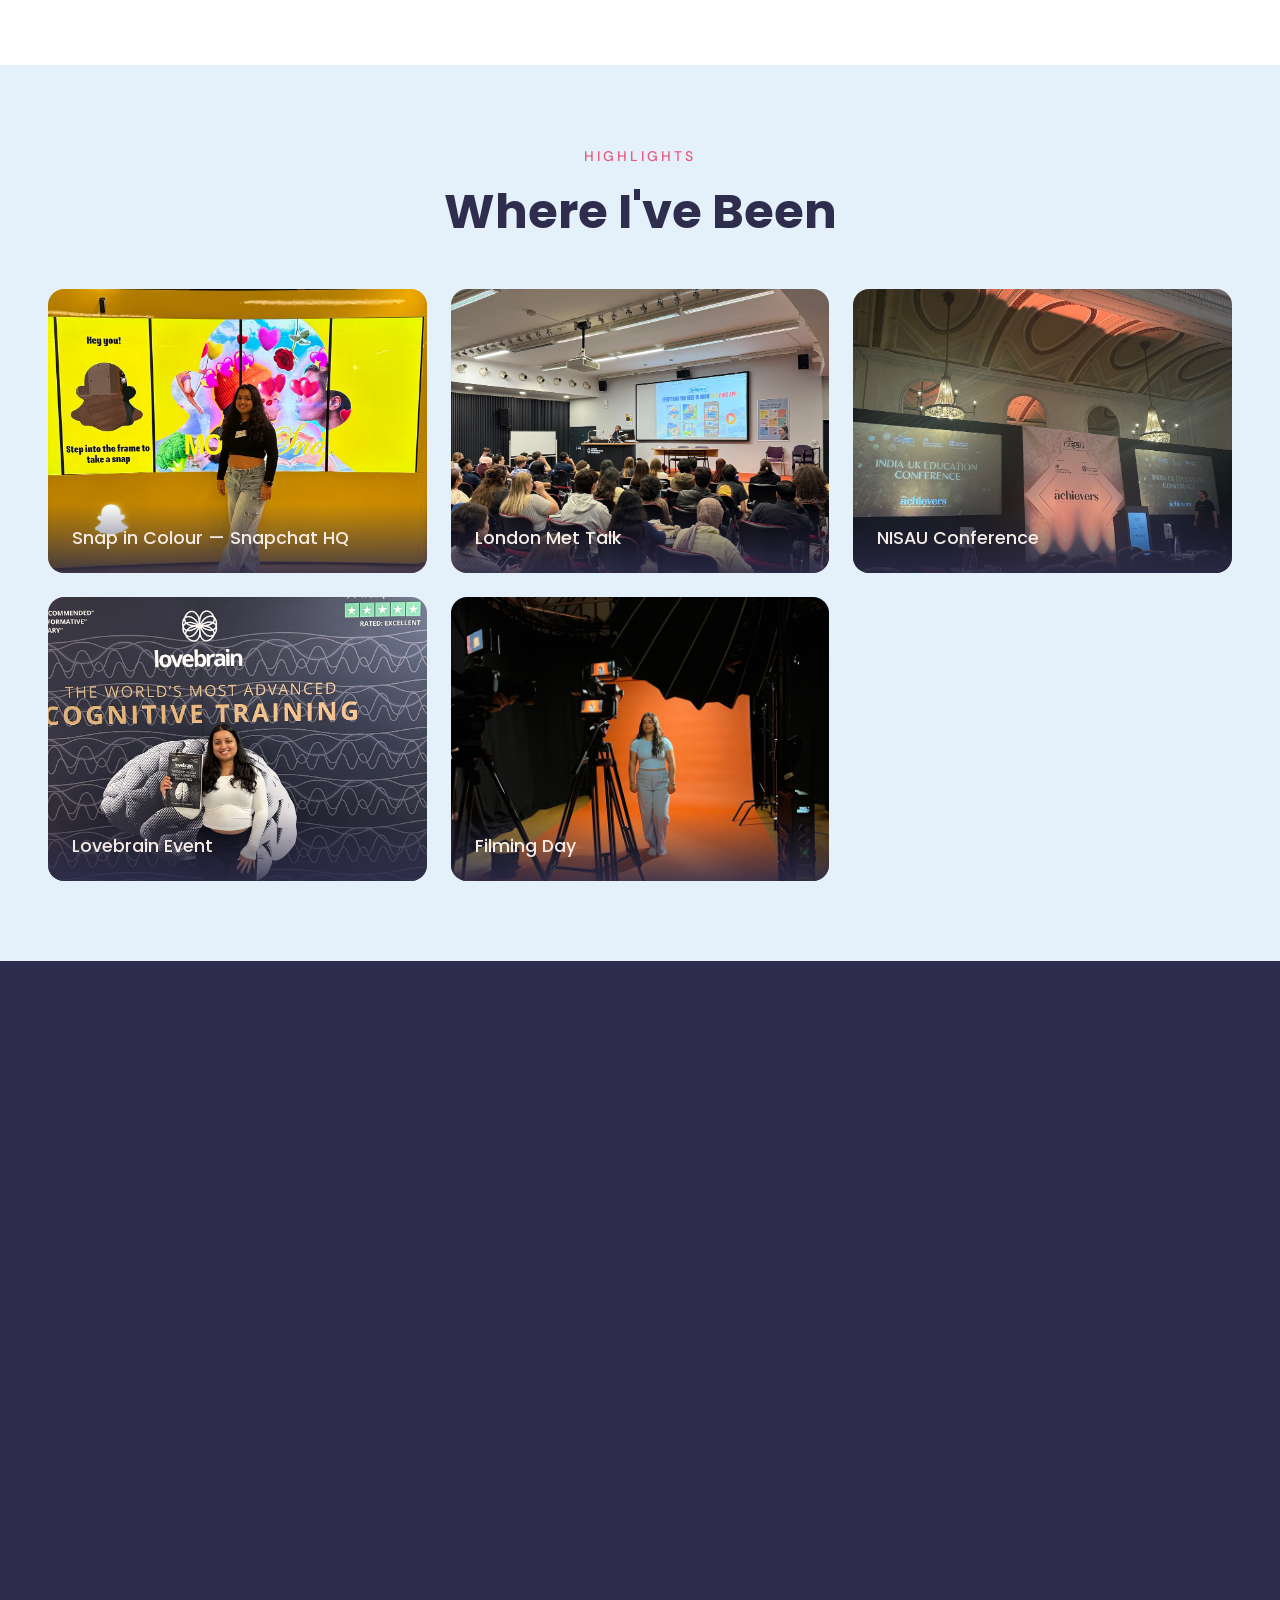
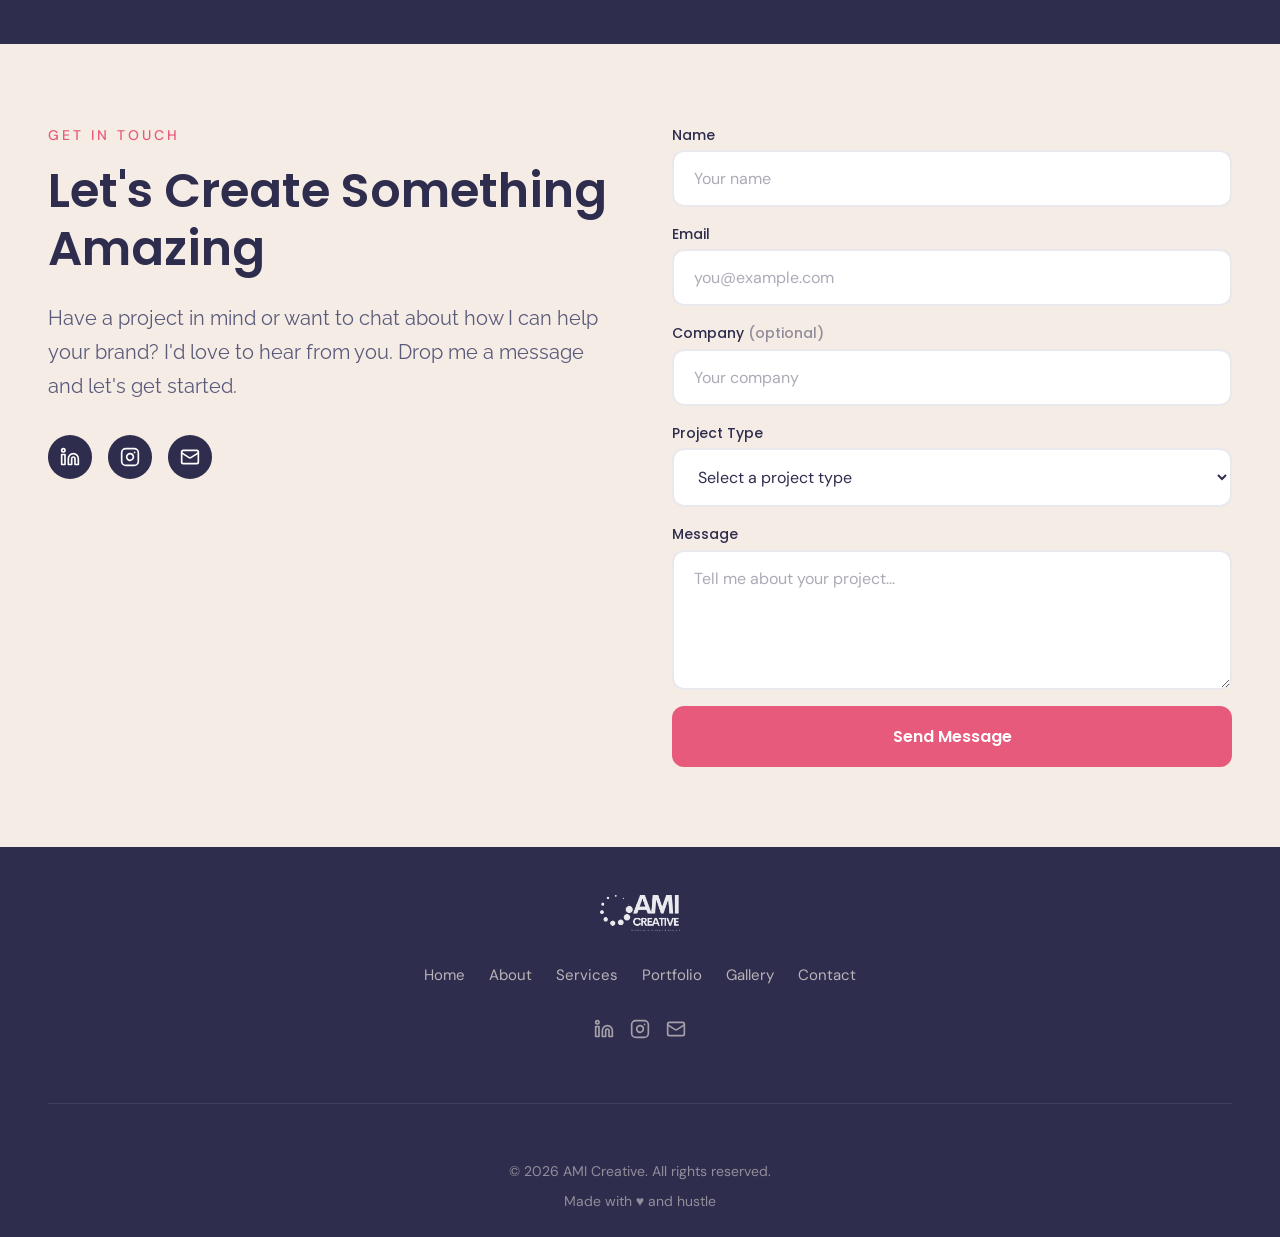
==== commit 694d597b: "Higher-res logo (300x135), stronger navbar gradient for clear visibility" ====
--- a/index.html
+++ b/index.html
@@ -42,7 +42,7 @@
   <nav class="navbar" role="navigation" aria-label="Main navigation">
     <div class="nav-inner">
       <a href="#hero" class="nav-logo" aria-label="AMI Creative — Home">
-        <img src="assets/images/logo-transparent.png" alt="AMI Creative logo" width="120" height="40">
+        <img src="assets/images/logo-transparent.png" alt="AMI Creative logo" width="300" height="135">
       </a>
       <div class="nav-links">
         <a href="#hero">Home</a>
@@ -397,7 +397,7 @@
     <div class="container">
       <div class="footer-inner">
         <a href="#hero" class="footer-logo" aria-label="AMI Creative — Back to top">
-          <img src="assets/images/logo-transparent.png" alt="AMI Creative" width="120" height="40">
+          <img src="assets/images/logo-transparent.png" alt="AMI Creative" width="300" height="135">
         </a>
         <div class="footer-links">
           <a href="#hero">Home</a>
--- a/styles.css
+++ b/styles.css
@@ -217,6 +217,7 @@
   right: 0;
   z-index: 1000;
   padding: 20px 0;
+  background: linear-gradient(to bottom, rgba(0,0,0,0.5) 0%, rgba(0,0,0,0.1) 70%, rgba(0,0,0,0) 100%);
   transition: all var(--transition-base);
 }
 
@@ -240,11 +241,11 @@
 .nav-logo img {
   height: 68px;
   width: auto;
-  transition: filter var(--transition-base);
+  transition: filter var(--transition-base), opacity var(--transition-base);
 }
 
 .navbar:not(.scrolled) .nav-logo img {
-  filter: brightness(0) invert(1);
+  filter: brightness(0) invert(1) drop-shadow(0 1px 3px rgba(0,0,0,0.8)) drop-shadow(0 0 12px rgba(0,0,0,0.4));
 }
 
 .nav-links {
@@ -1374,14 +1375,17 @@
     display: flex;
   }
 
+  /* Mobile logo: proper size and high contrast */
+  .nav-logo img {
+    height: 36px;
+  }
+  .navbar:not(.scrolled) .nav-logo img {
+    filter: brightness(0) invert(1) drop-shadow(0 1px 2px rgba(0,0,0,0.9)) drop-shadow(0 0 10px rgba(0,0,0,0.5));
+  }
+
   /* Hamburger stays cream when mobile nav is open */
   .hamburger.active span {
     background: var(--color-cream);
-  }
-
-  /* Hero: hide video overlay on mobile for performance */
-  .hero-video-overlay {
-    display: none;
   }
 
   /* Tighten section padding on mobile */
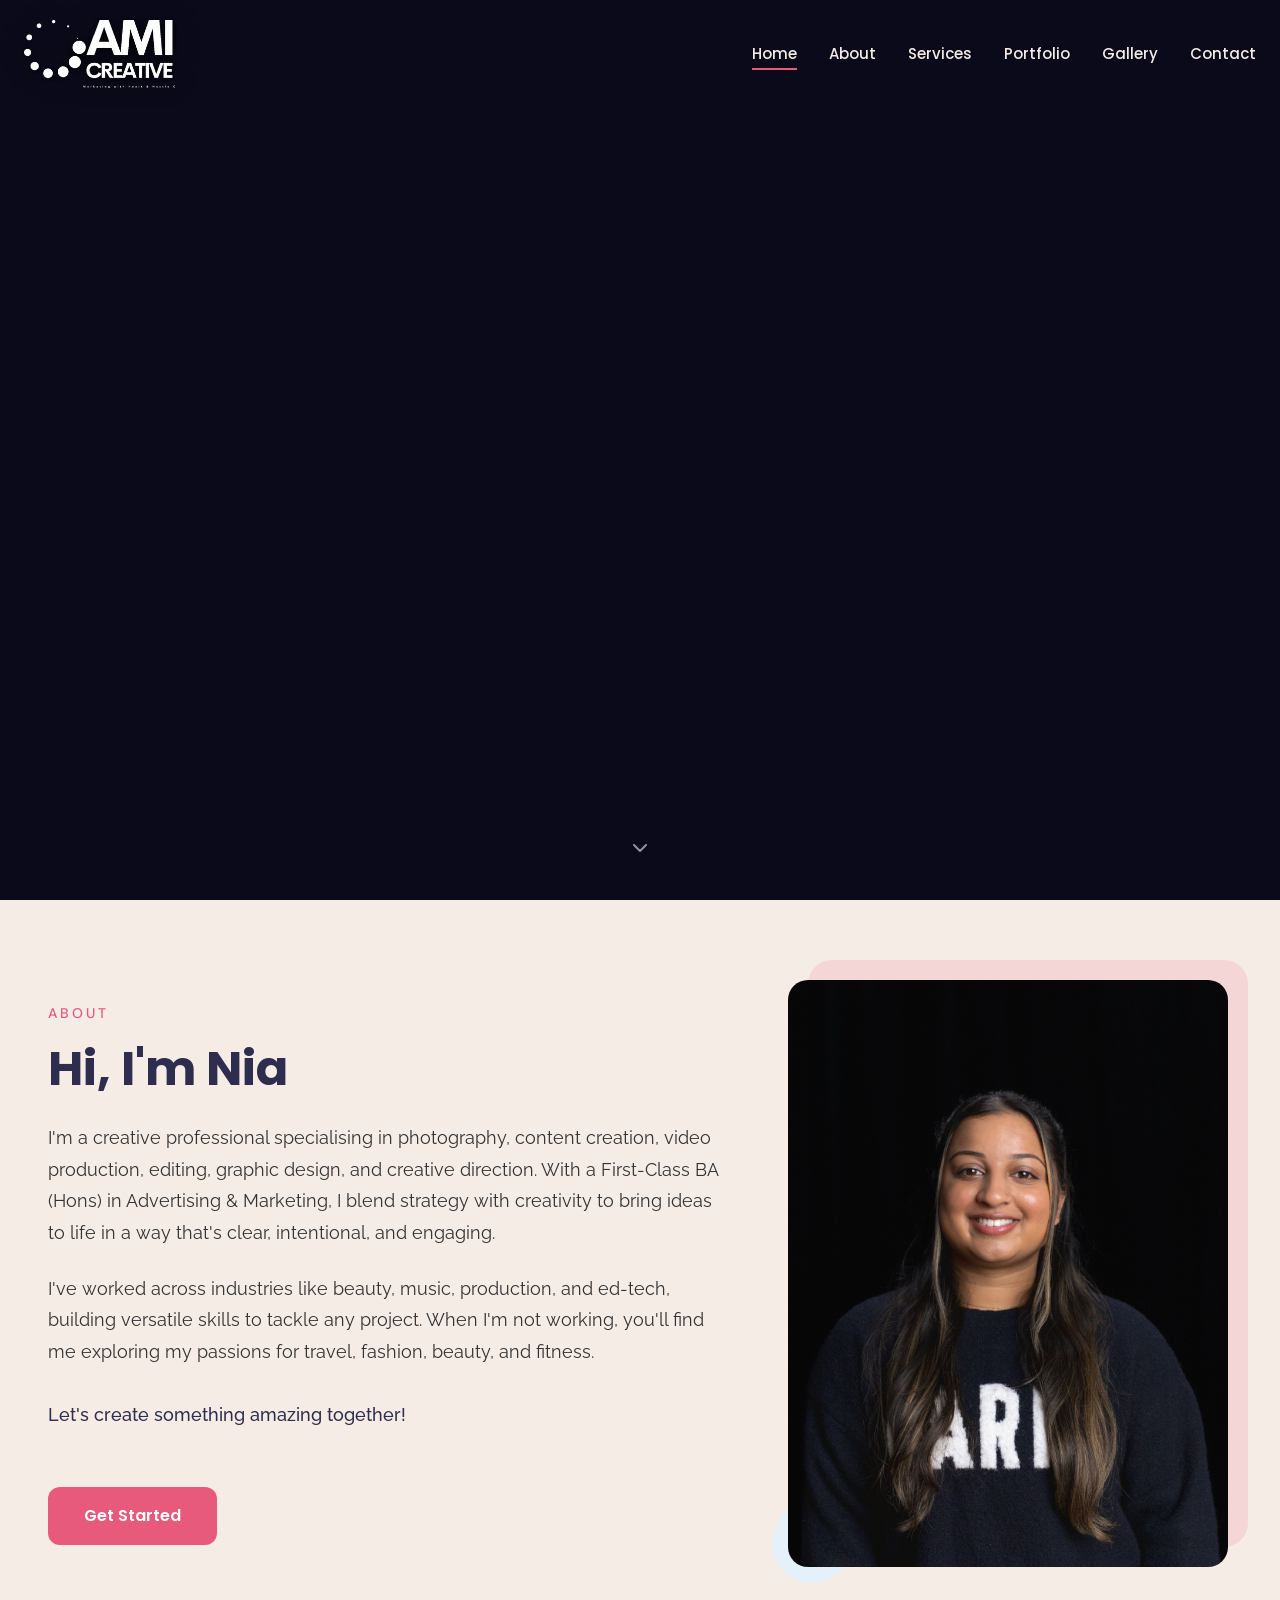
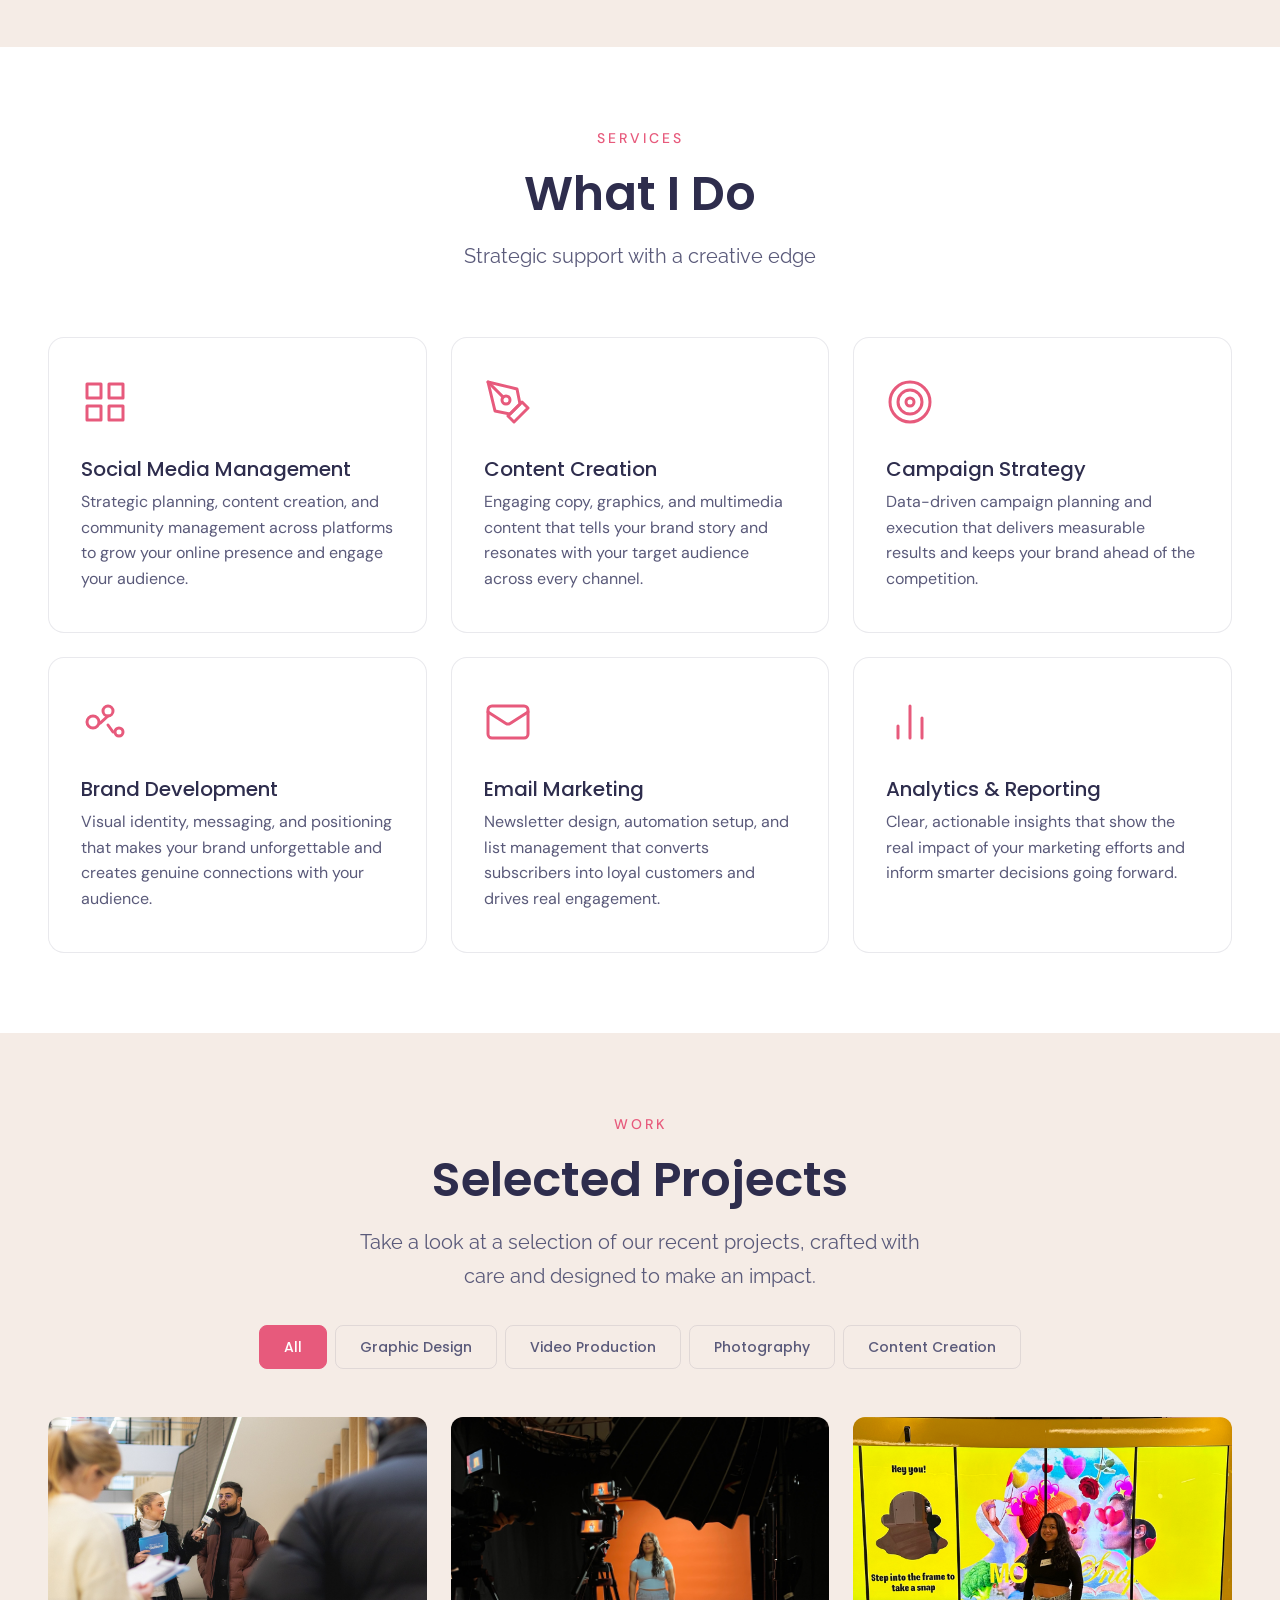
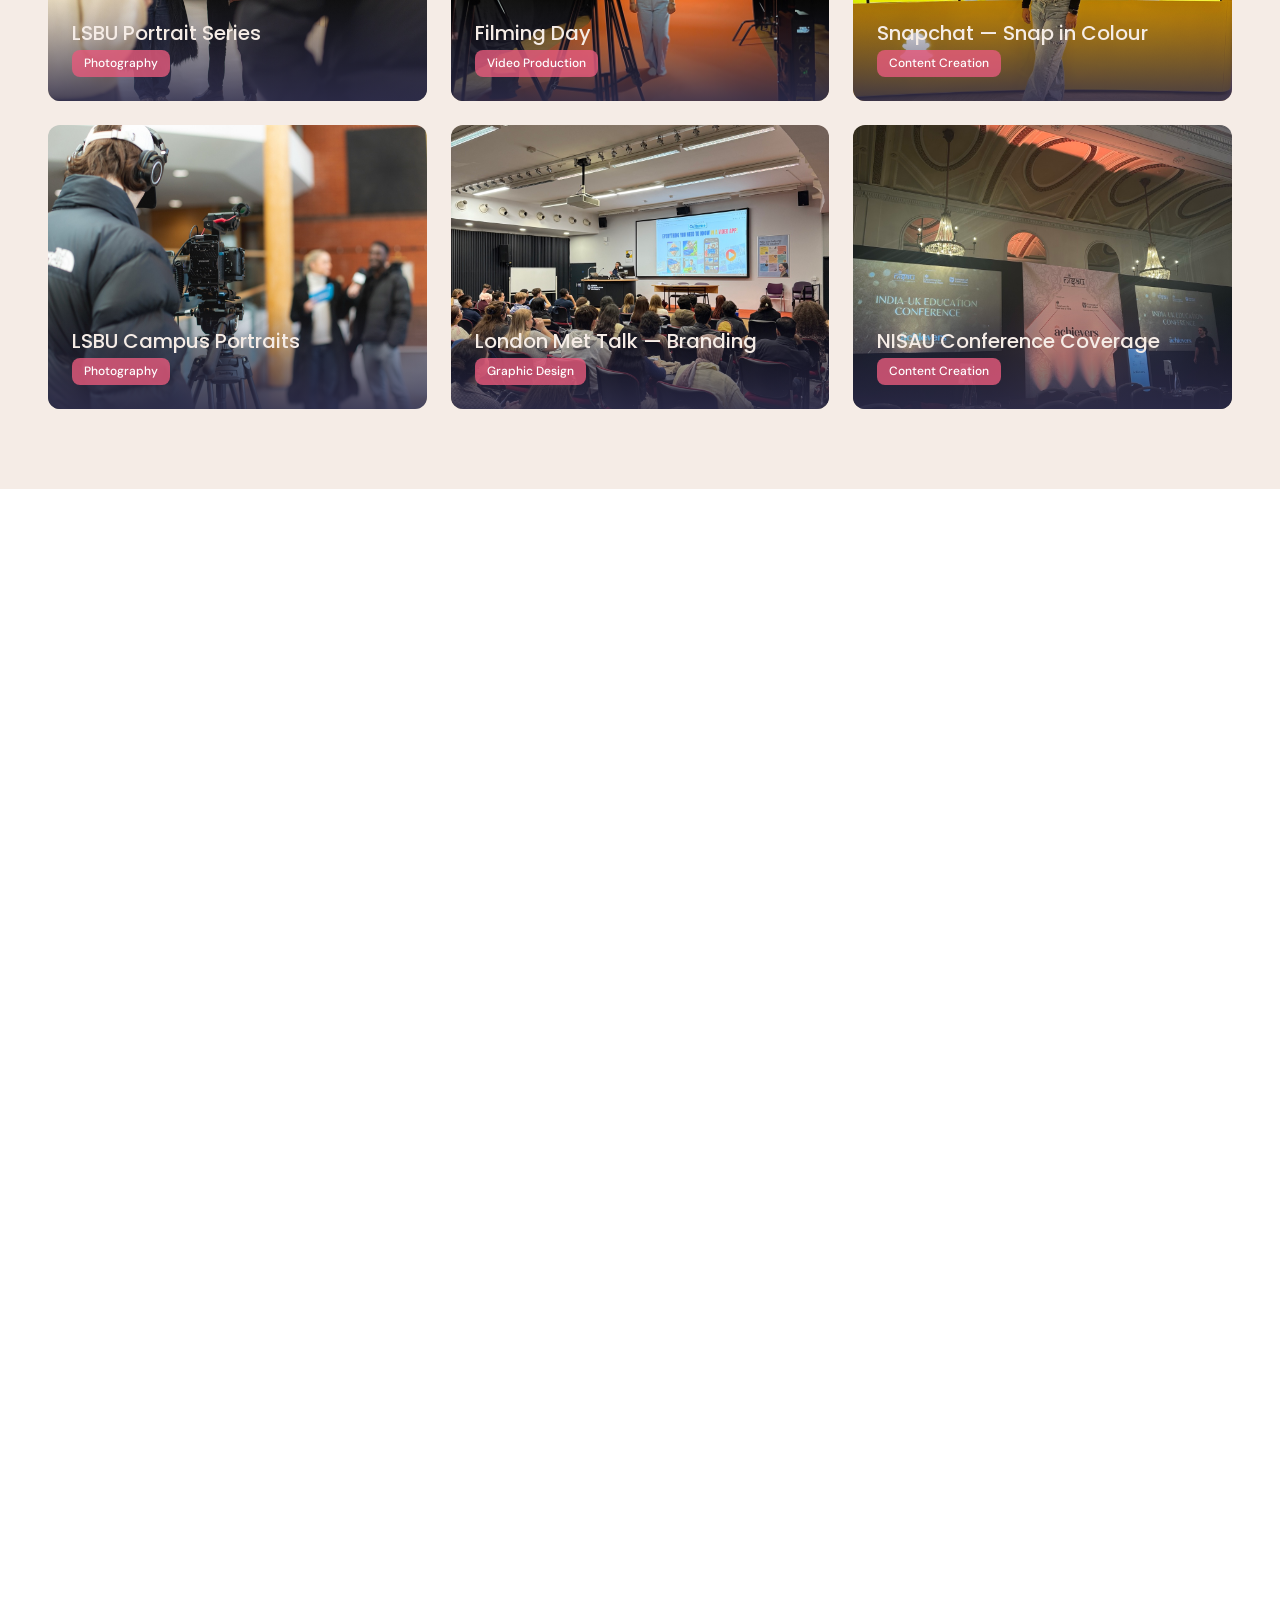
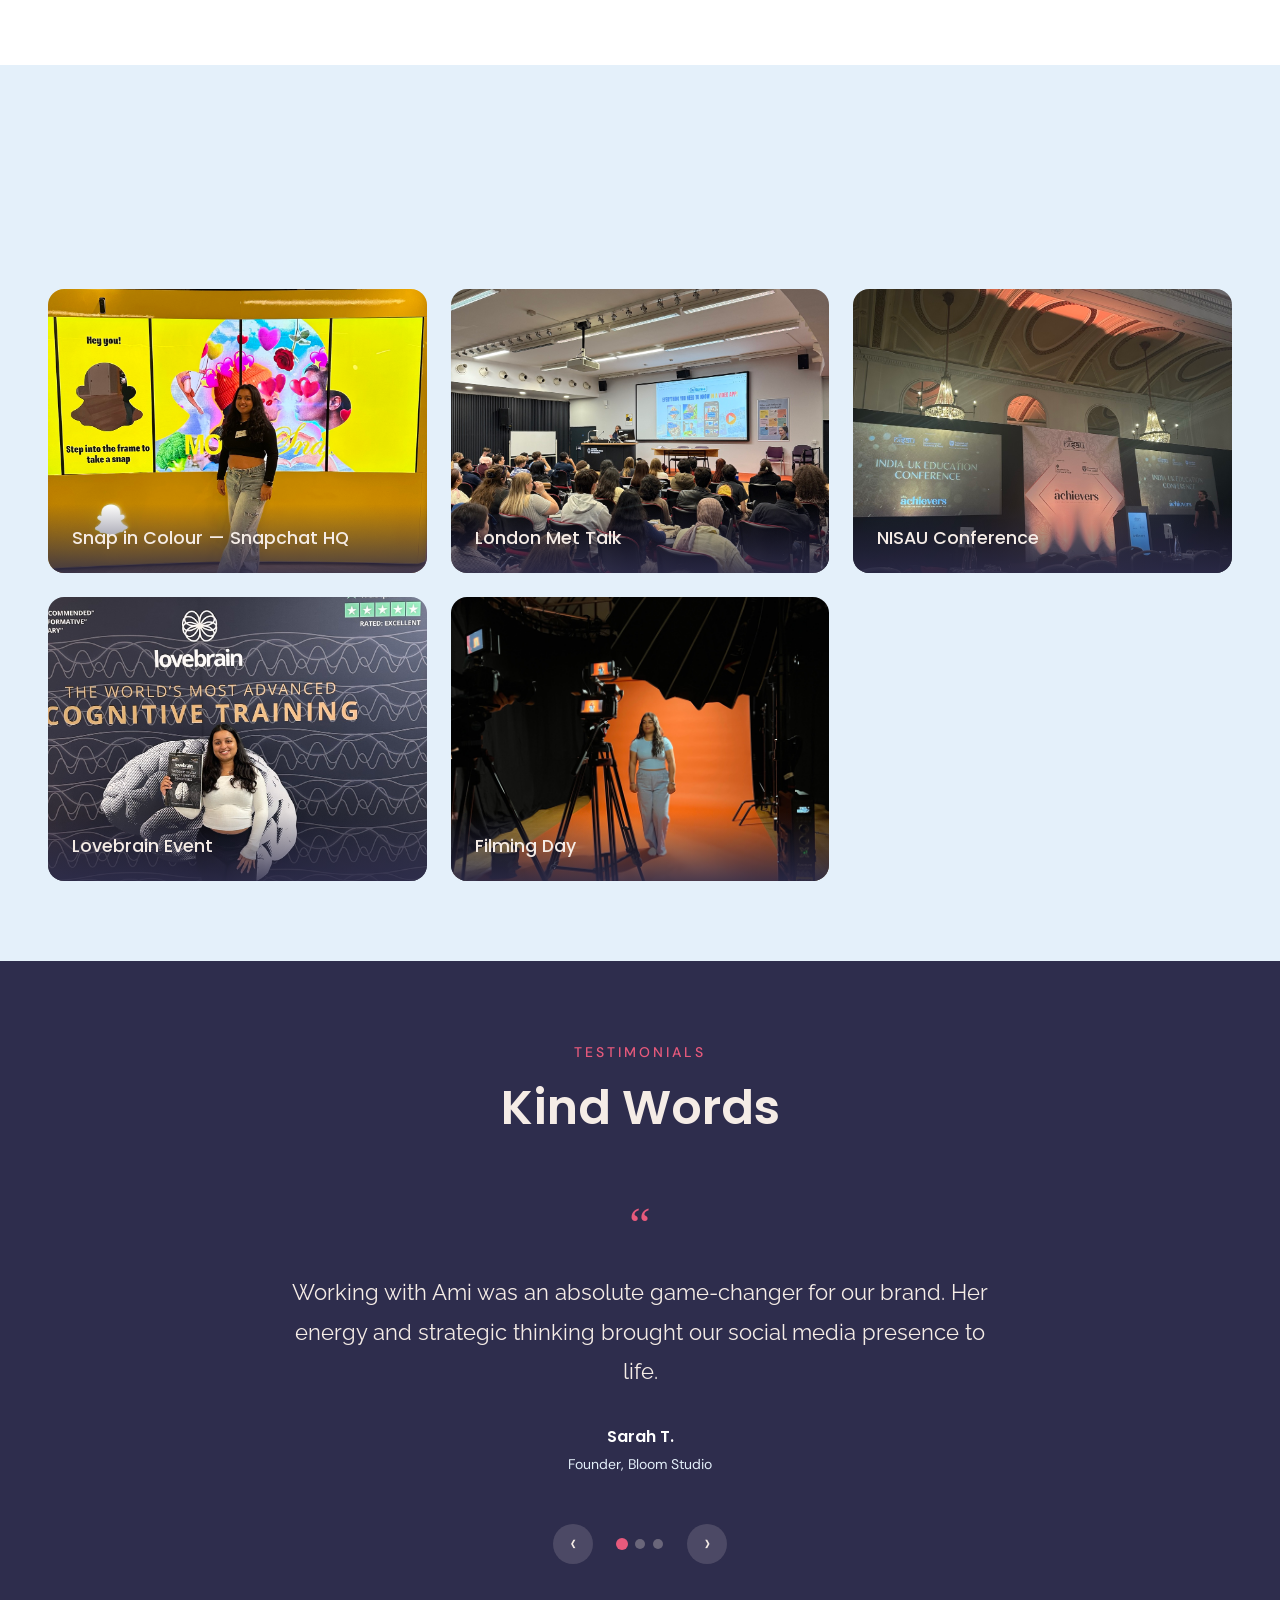
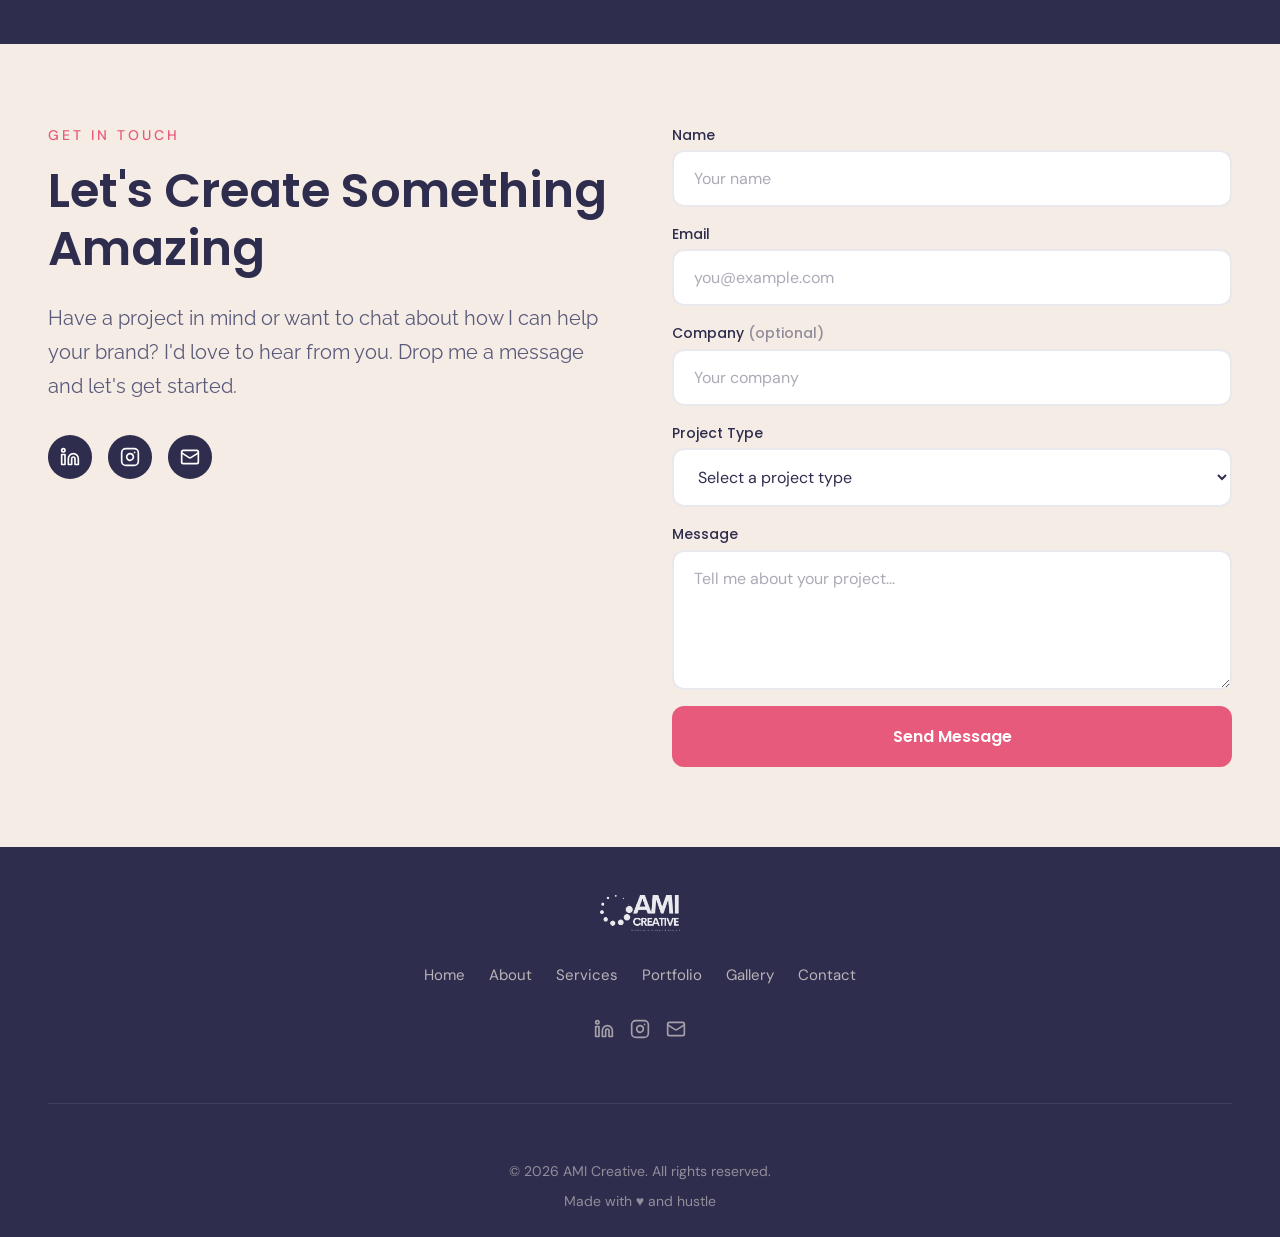
==== commit 1bfd364f: "Replace hero with Higgsfield space video — AMI Creative logo with cosmic animation" ====
--- a/index.html
+++ b/index.html
@@ -31,7 +31,7 @@
   <link rel="stylesheet" href="styles.css">
 
   <!-- Preload hero video -->
-  <link rel="preload" as="image" href="assets/portfolio/lsbu-44.jpg">
+  <link rel="preload" as="video" href="assets/hero-space.mp4">
 </head>
 <body>
 
@@ -74,12 +74,9 @@
 
     <!-- ===== HERO ===== -->
     <section id="hero" aria-label="Hero">
-      <div class="hero-image-bg" aria-hidden="true">
-        <img src="assets/portfolio/lsbu-44.jpg" alt="" loading="eager">
-      </div>
-      <div class="hero-video-overlay" aria-hidden="true">
+      <div class="hero-video-bg" aria-hidden="true">
         <video autoplay muted loop playsinline>
-          <source src="assets/hero-animation.mp4" type="video/mp4">
+          <source src="assets/hero-space.mp4" type="video/mp4">
         </video>
       </div>
 
--- a/styles.css
+++ b/styles.css
@@ -217,7 +217,7 @@
   right: 0;
   z-index: 1000;
   padding: 20px 0;
-  background: linear-gradient(to bottom, rgba(0,0,0,0.5) 0%, rgba(0,0,0,0.1) 70%, rgba(0,0,0,0) 100%);
+  background: transparent;
   transition: all var(--transition-base);
 }
 
@@ -370,31 +370,14 @@
   padding: 0;
 }
 
-.hero-image-bg {
+.hero-video-bg {
   position: absolute;
   inset: 0;
   z-index: 0;
-}
-
-.hero-image-bg img {
-  position: absolute;
-  top: 0;
-  left: 0;
-  width: 100%;
-  height: 100%;
-  object-fit: cover;
-  z-index: 0;
-}
-
-.hero-video-overlay {
-  position: absolute;
-  inset: 0;
-  z-index: 1;
-  opacity: 0.6;
-  mix-blend-mode: screen;
-}
-
-.hero-video-overlay video {
+  background: #0a0a1a; /* Deep space fallback while video loads */
+}
+
+.hero-video-bg video {
   position: absolute;
   top: 50%;
   left: 50%;
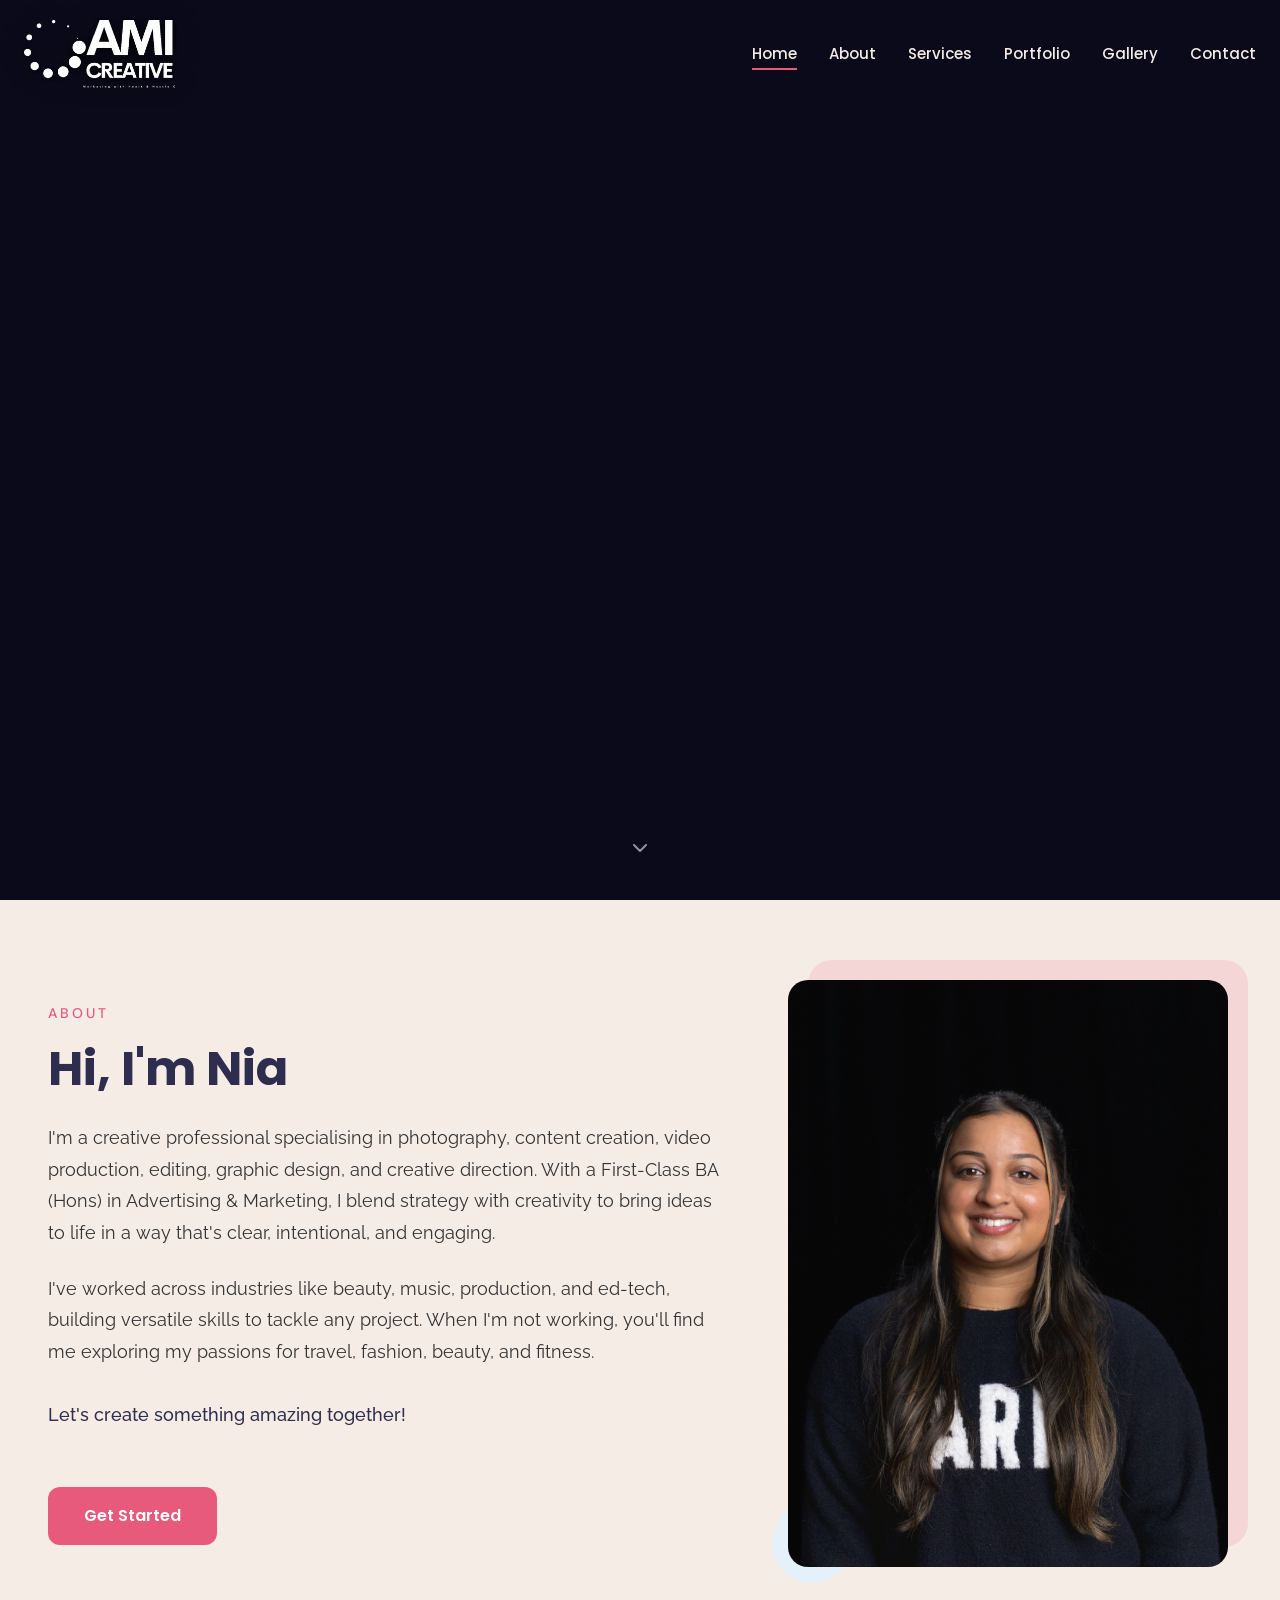
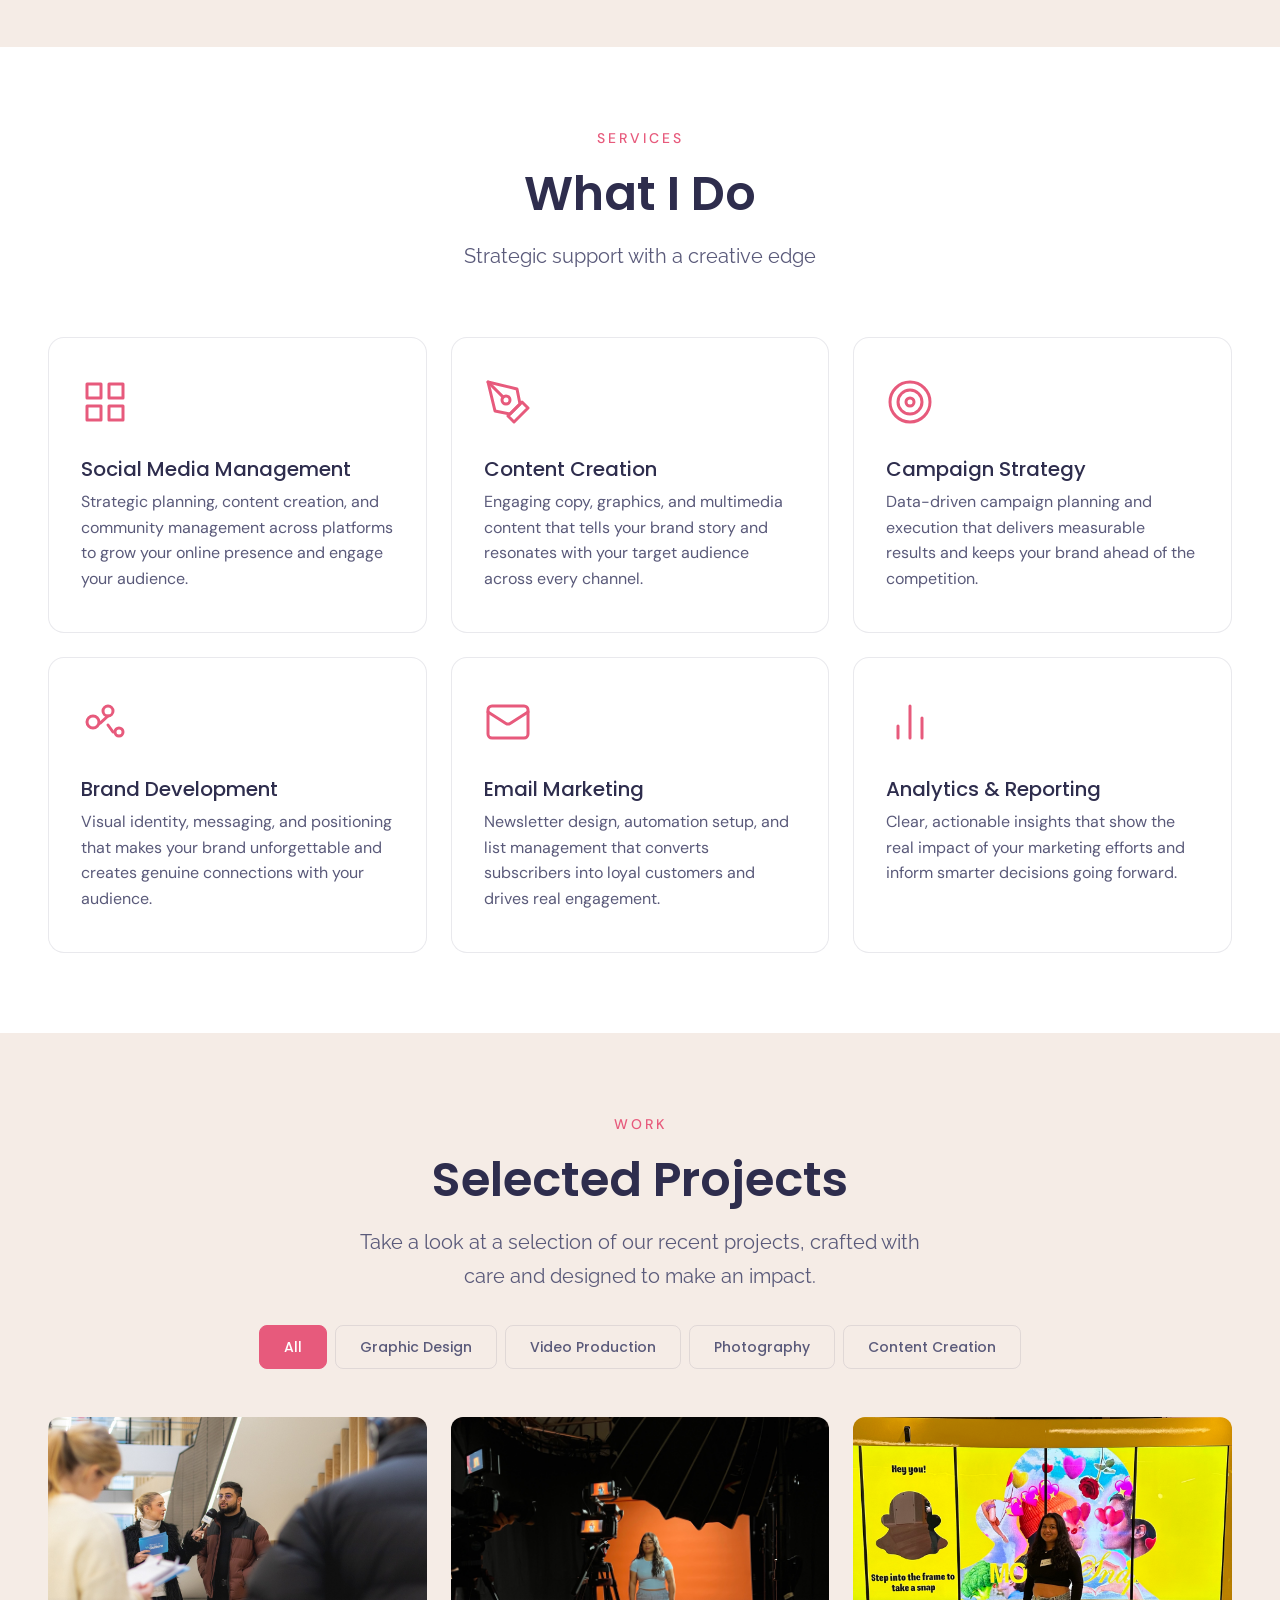
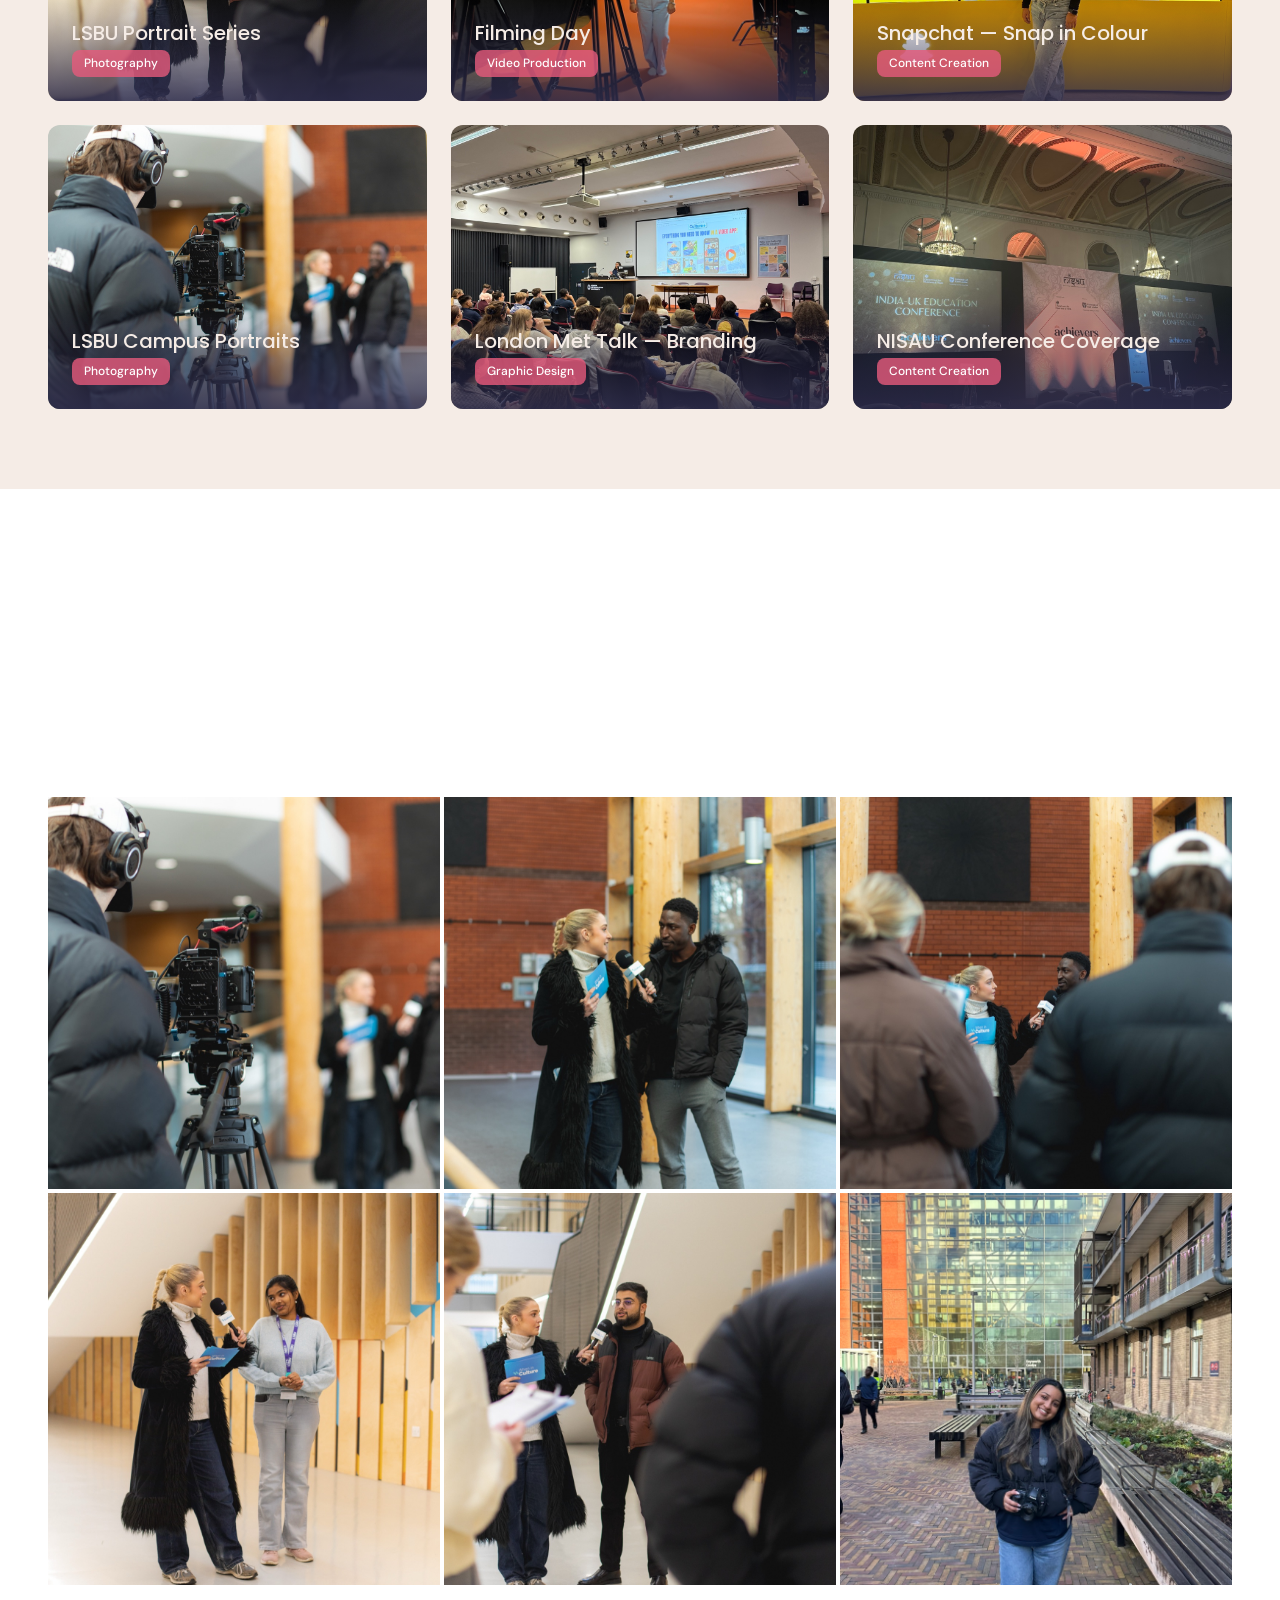
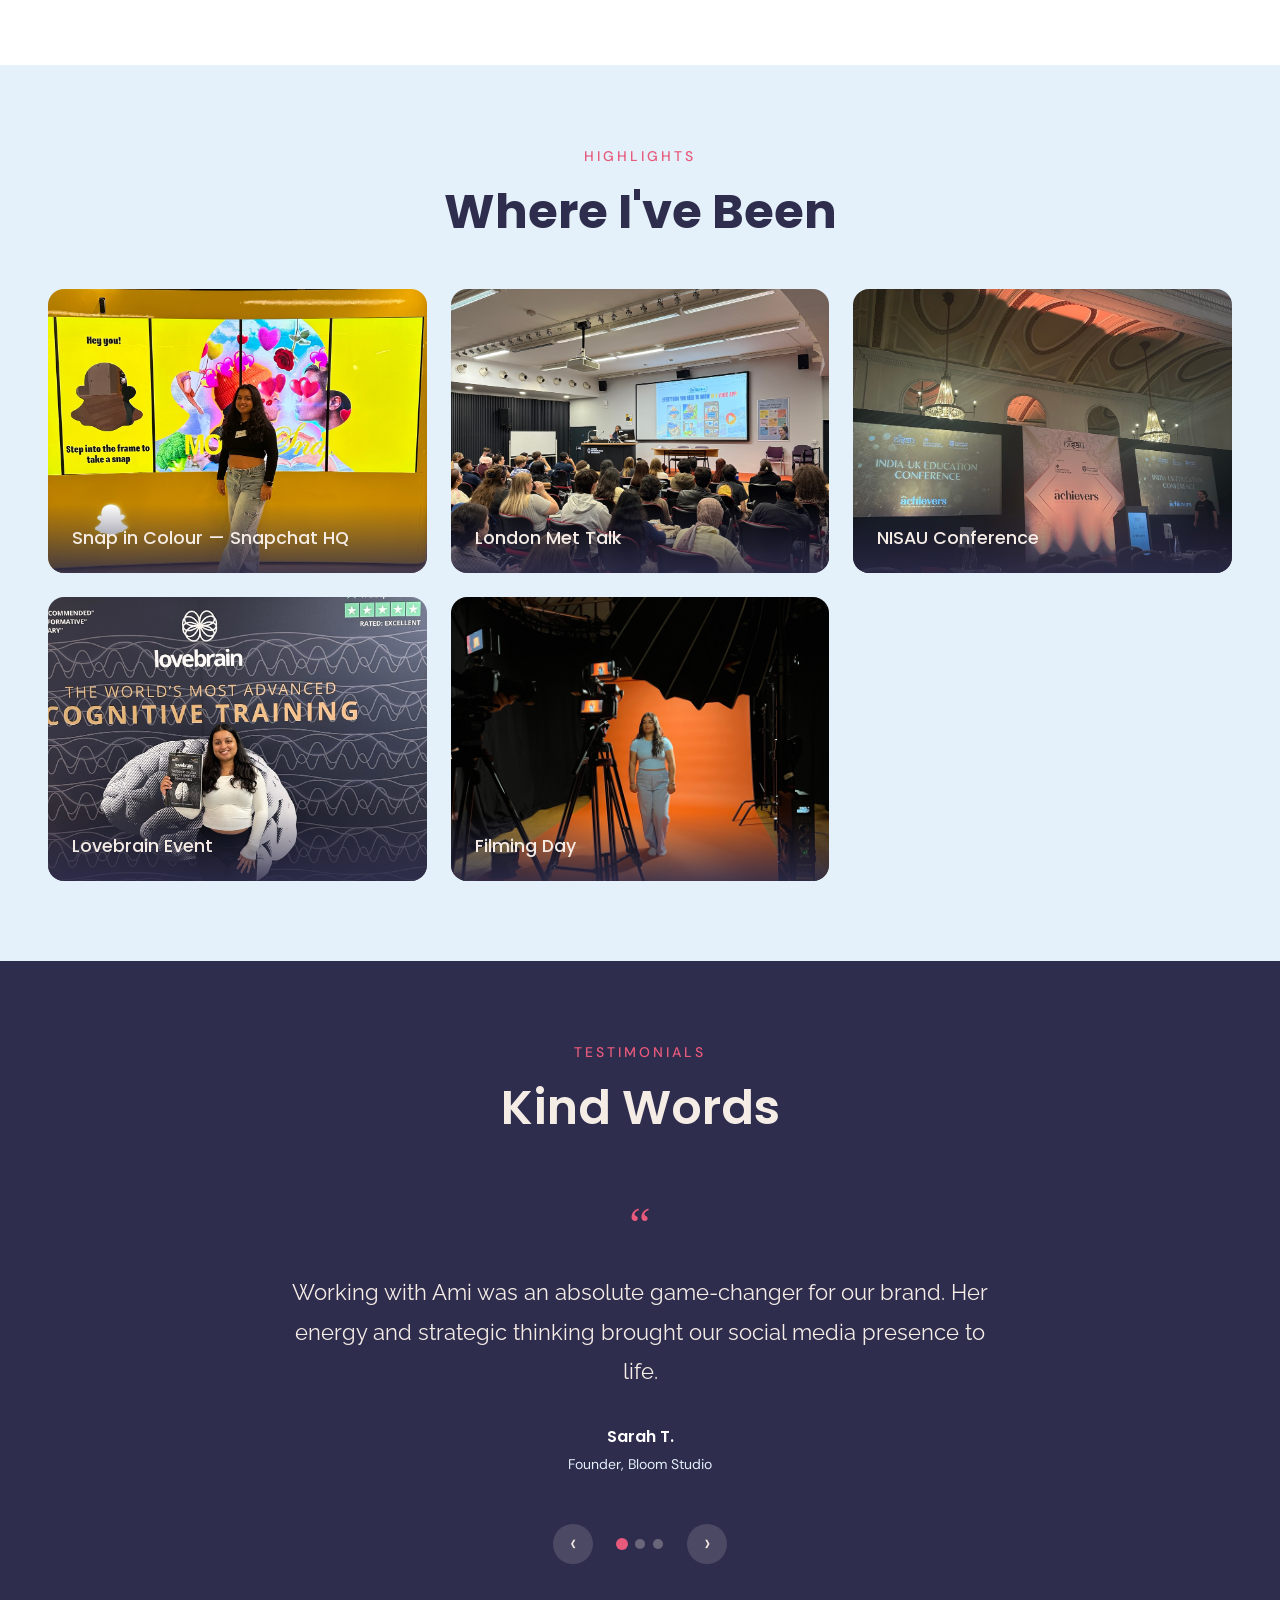
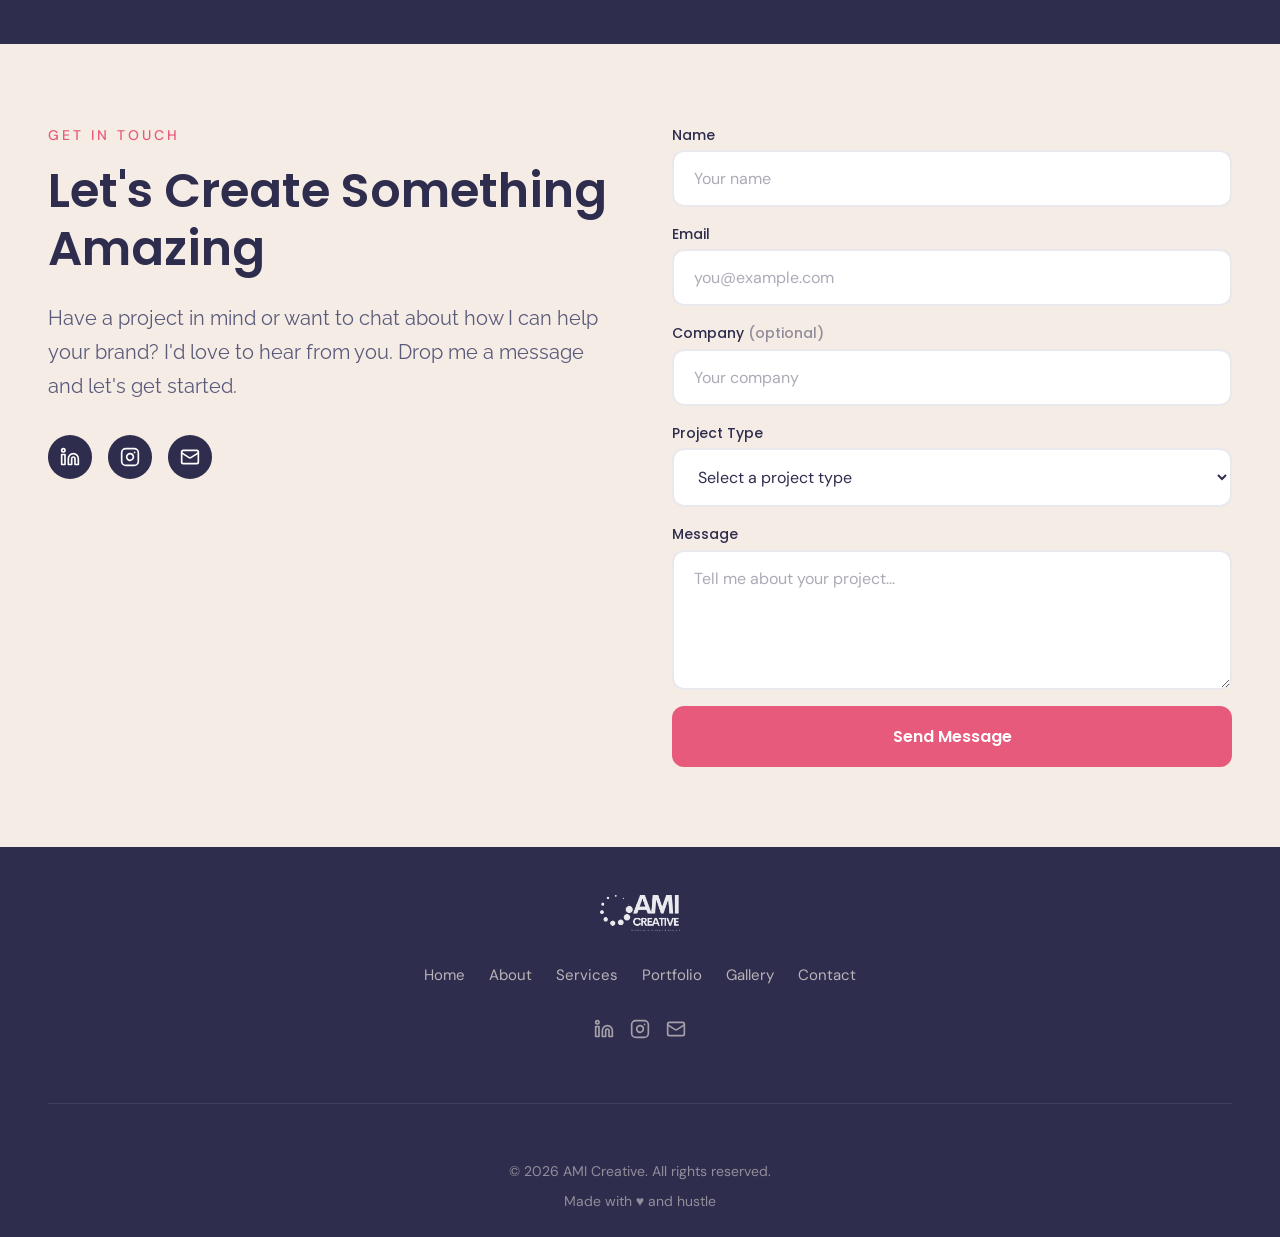
==== commit fc8e6cd8: "Layer original logo animation over space video background with screen blend" ====
--- a/index.html
+++ b/index.html
@@ -77,6 +77,11 @@
       <div class="hero-video-bg" aria-hidden="true">
         <video autoplay muted loop playsinline>
           <source src="assets/hero-space.mp4" type="video/mp4">
+        </video>
+      </div>
+      <div class="hero-video-overlay" aria-hidden="true">
+        <video autoplay muted loop playsinline>
+          <source src="assets/hero-animation.mp4" type="video/mp4">
         </video>
       </div>
 
--- a/styles.css
+++ b/styles.css
@@ -387,6 +387,24 @@
   object-fit: cover;
 }
 
+.hero-video-overlay {
+  position: absolute;
+  inset: 0;
+  z-index: 1;
+  opacity: 0.85;
+  mix-blend-mode: screen;
+}
+
+.hero-video-overlay video {
+  position: absolute;
+  top: 50%;
+  left: 50%;
+  min-width: 100%;
+  min-height: 100%;
+  transform: translate(-50%, -50%);
+  object-fit: cover;
+}
+
 .hero-content {
   position: relative;
   z-index: 2;
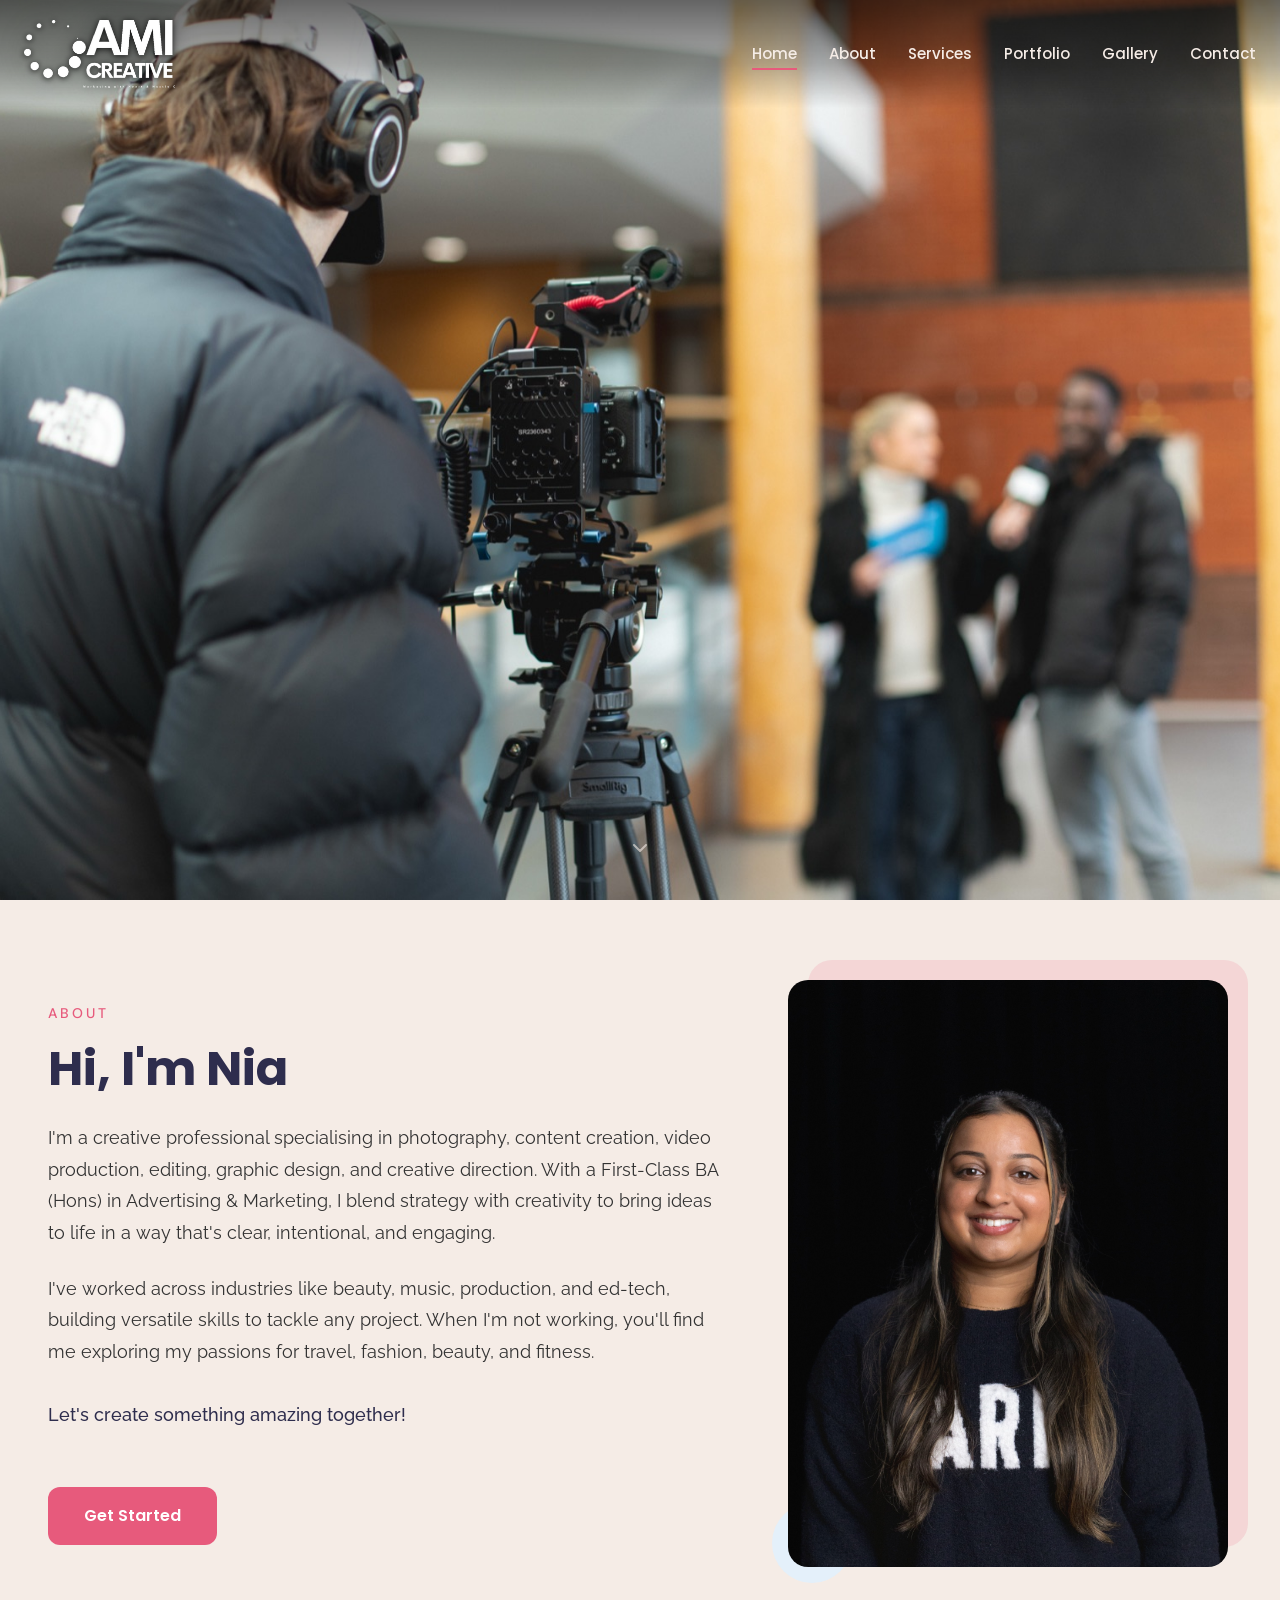
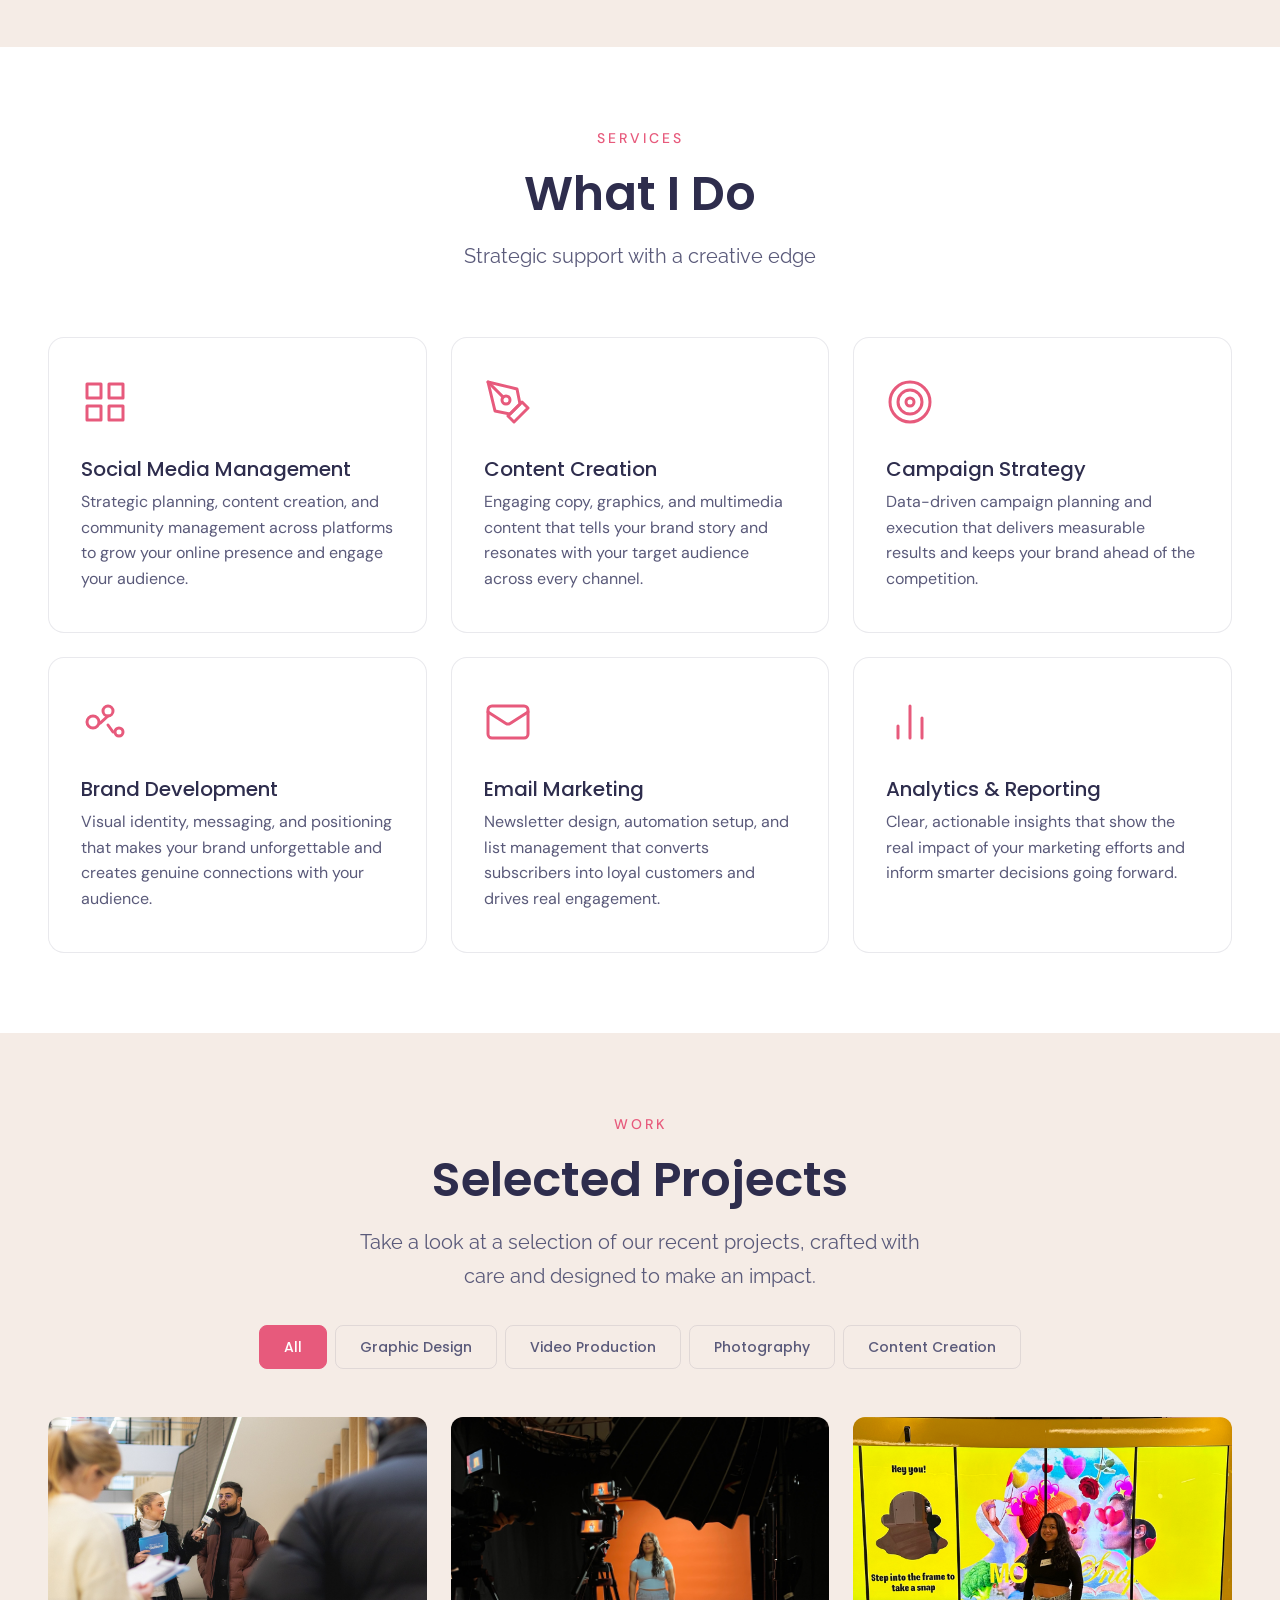
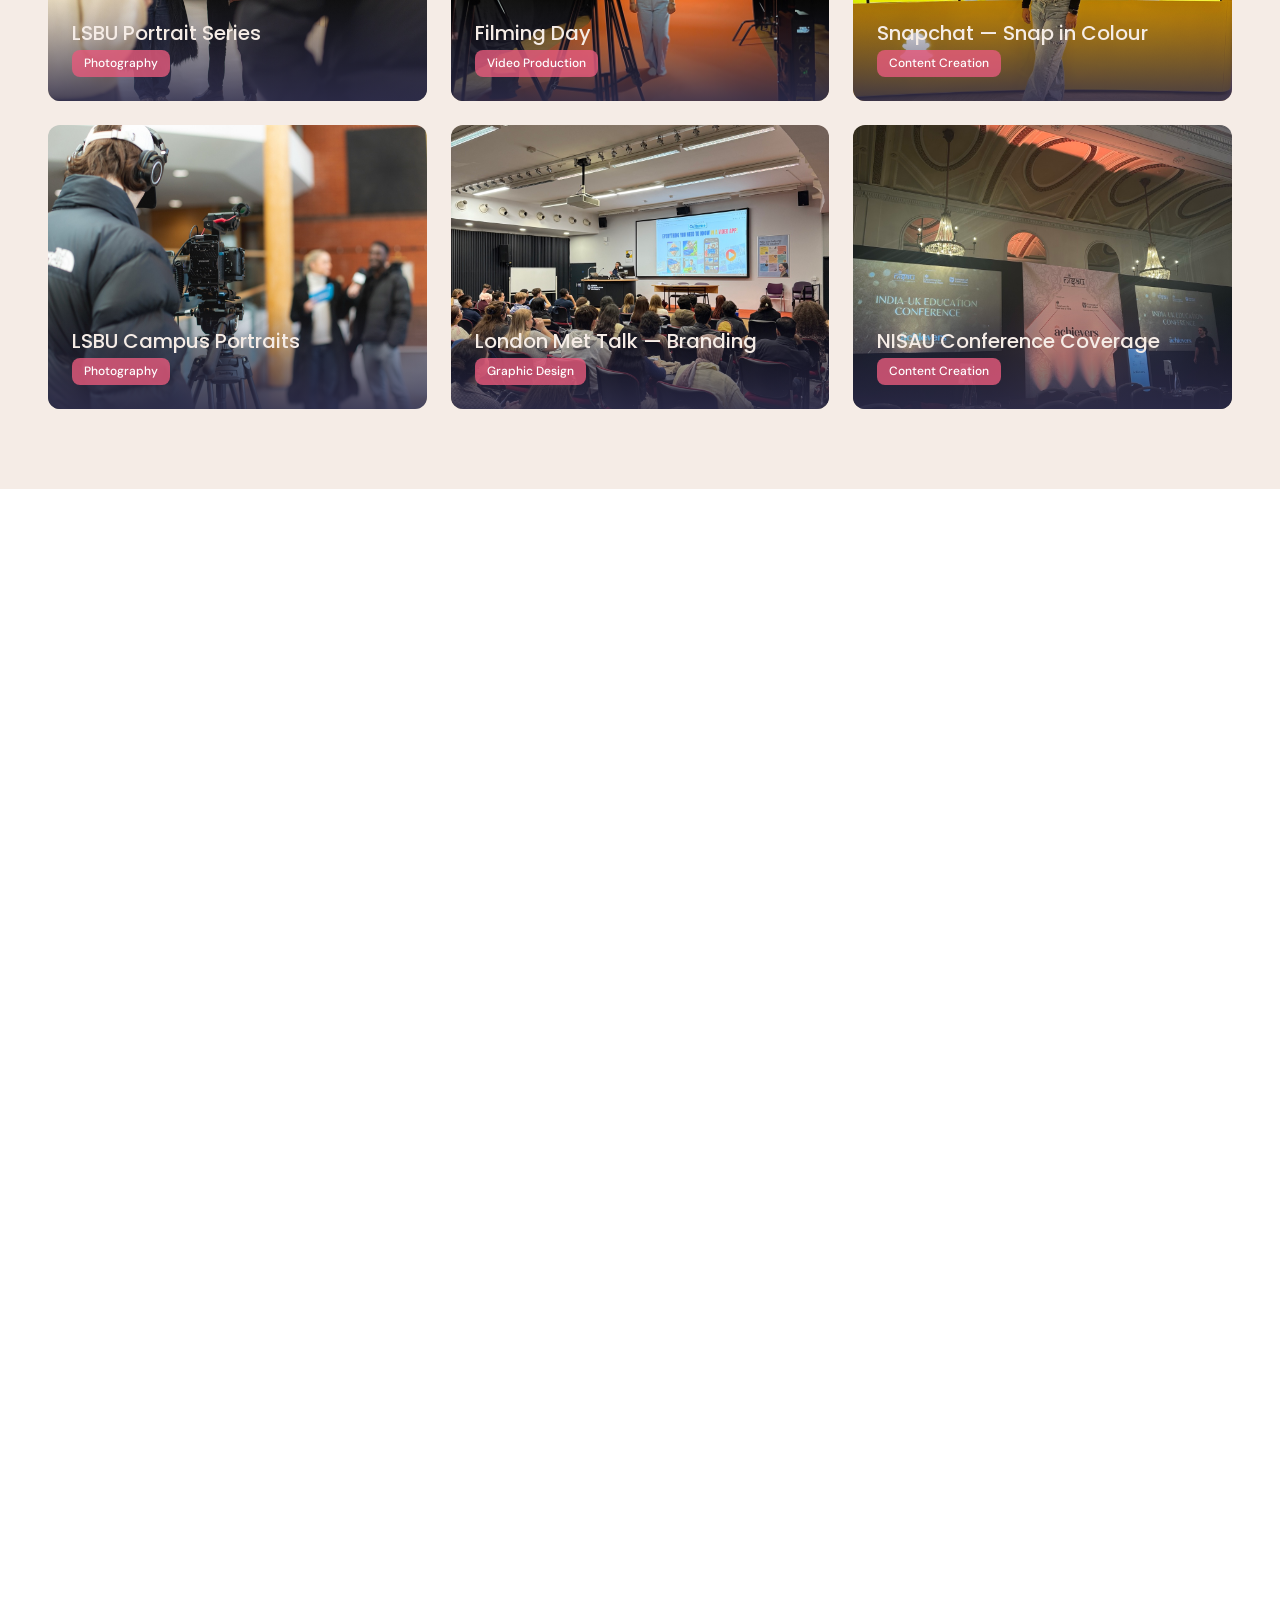
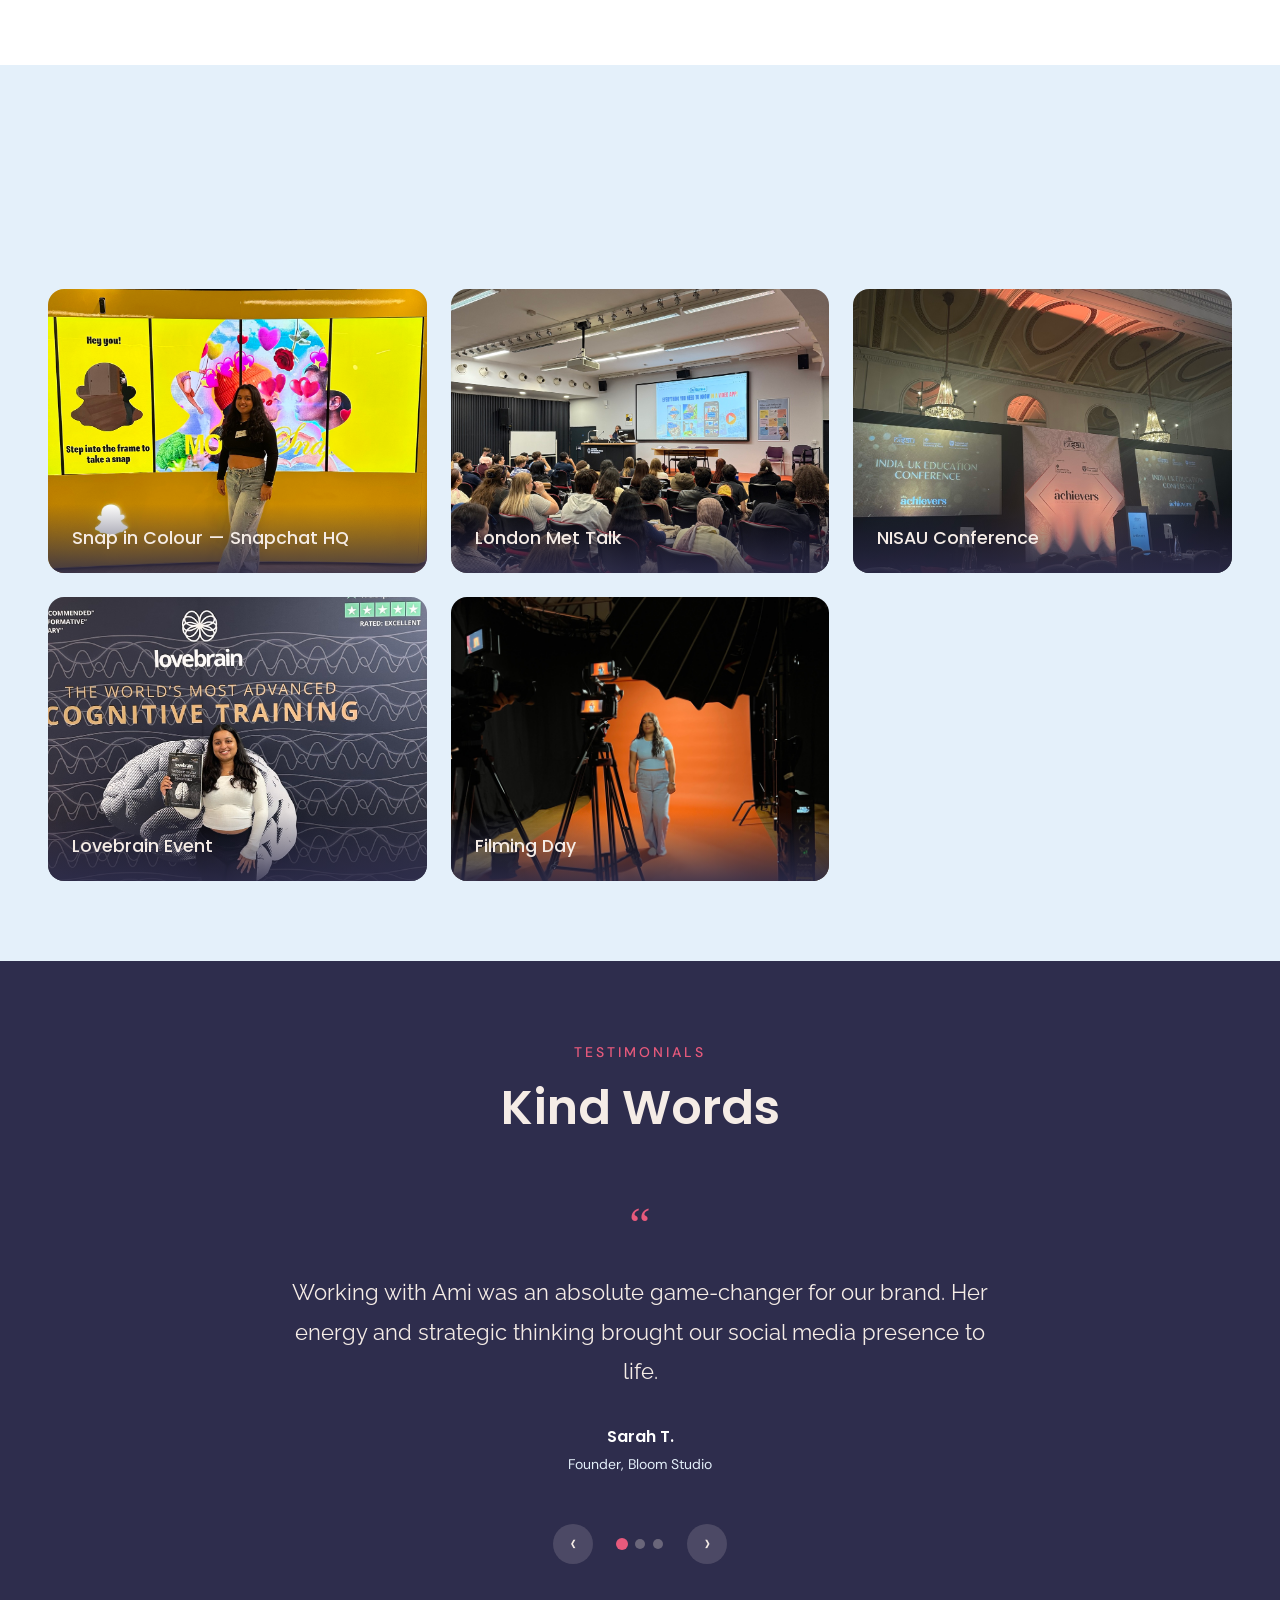
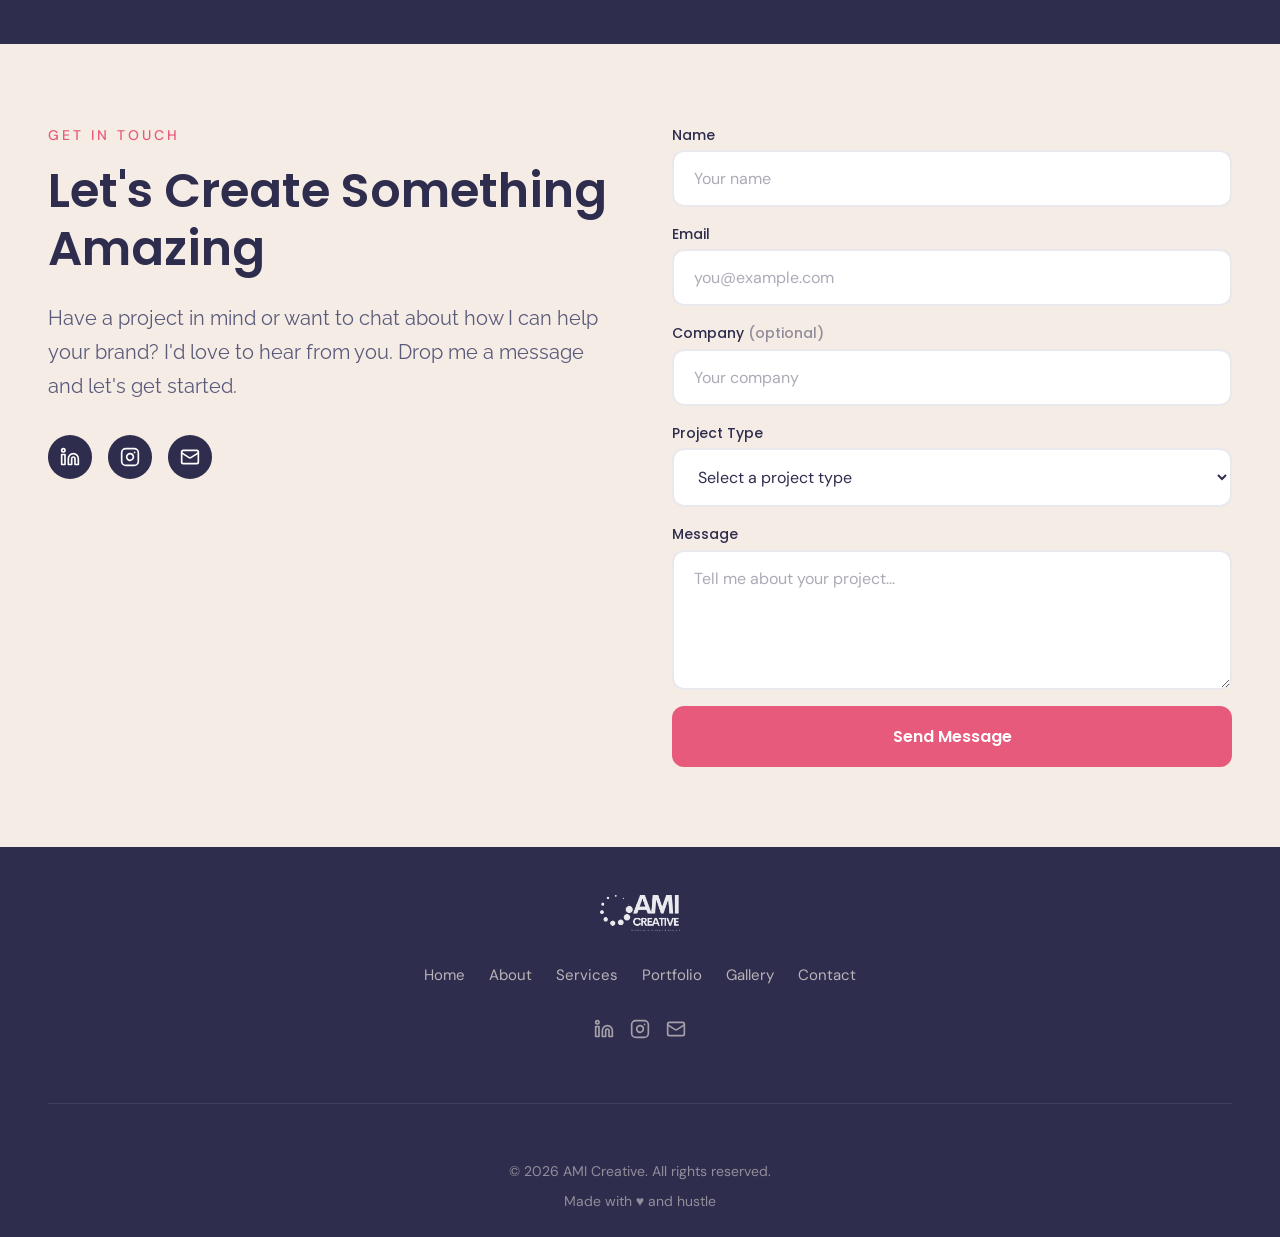
==== commit 89b70f98: "Hero: lsbu-44.jpg background + space video overlay with screen blend - Background: original camerama" ====
--- a/index.html
+++ b/index.html
@@ -31,7 +31,7 @@
   <link rel="stylesheet" href="styles.css">
 
   <!-- Preload hero video -->
-  <link rel="preload" as="video" href="assets/hero-space.mp4">
+  <link rel="preload" as="image" href="assets/portfolio/lsbu-44.jpg">
 </head>
 <body>
 
@@ -74,14 +74,12 @@
 
     <!-- ===== HERO ===== -->
     <section id="hero" aria-label="Hero">
-      <div class="hero-video-bg" aria-hidden="true">
+      <div class="hero-image-bg" aria-hidden="true">
+        <img src="assets/portfolio/lsbu-44.jpg" alt="" loading="eager">
+      </div>
+      <div class="hero-video-overlay" aria-hidden="true">
         <video autoplay muted loop playsinline>
           <source src="assets/hero-space.mp4" type="video/mp4">
-        </video>
-      </div>
-      <div class="hero-video-overlay" aria-hidden="true">
-        <video autoplay muted loop playsinline>
-          <source src="assets/hero-animation.mp4" type="video/mp4">
         </video>
       </div>
 
--- a/styles.css
+++ b/styles.css
@@ -217,7 +217,7 @@
   right: 0;
   z-index: 1000;
   padding: 20px 0;
-  background: transparent;
+  background: linear-gradient(to bottom, rgba(0,0,0,0.6) 0%, rgba(0,0,0,0.3) 60%, transparent 100%);
   transition: all var(--transition-base);
 }
 
@@ -370,20 +370,15 @@
   padding: 0;
 }
 
-.hero-video-bg {
+.hero-image-bg {
   position: absolute;
   inset: 0;
   z-index: 0;
-  background: #0a0a1a; /* Deep space fallback while video loads */
-}
-
-.hero-video-bg video {
-  position: absolute;
-  top: 50%;
-  left: 50%;
-  min-width: 100%;
-  min-height: 100%;
-  transform: translate(-50%, -50%);
+}
+
+.hero-image-bg img {
+  width: 100%;
+  height: 100%;
   object-fit: cover;
 }
 
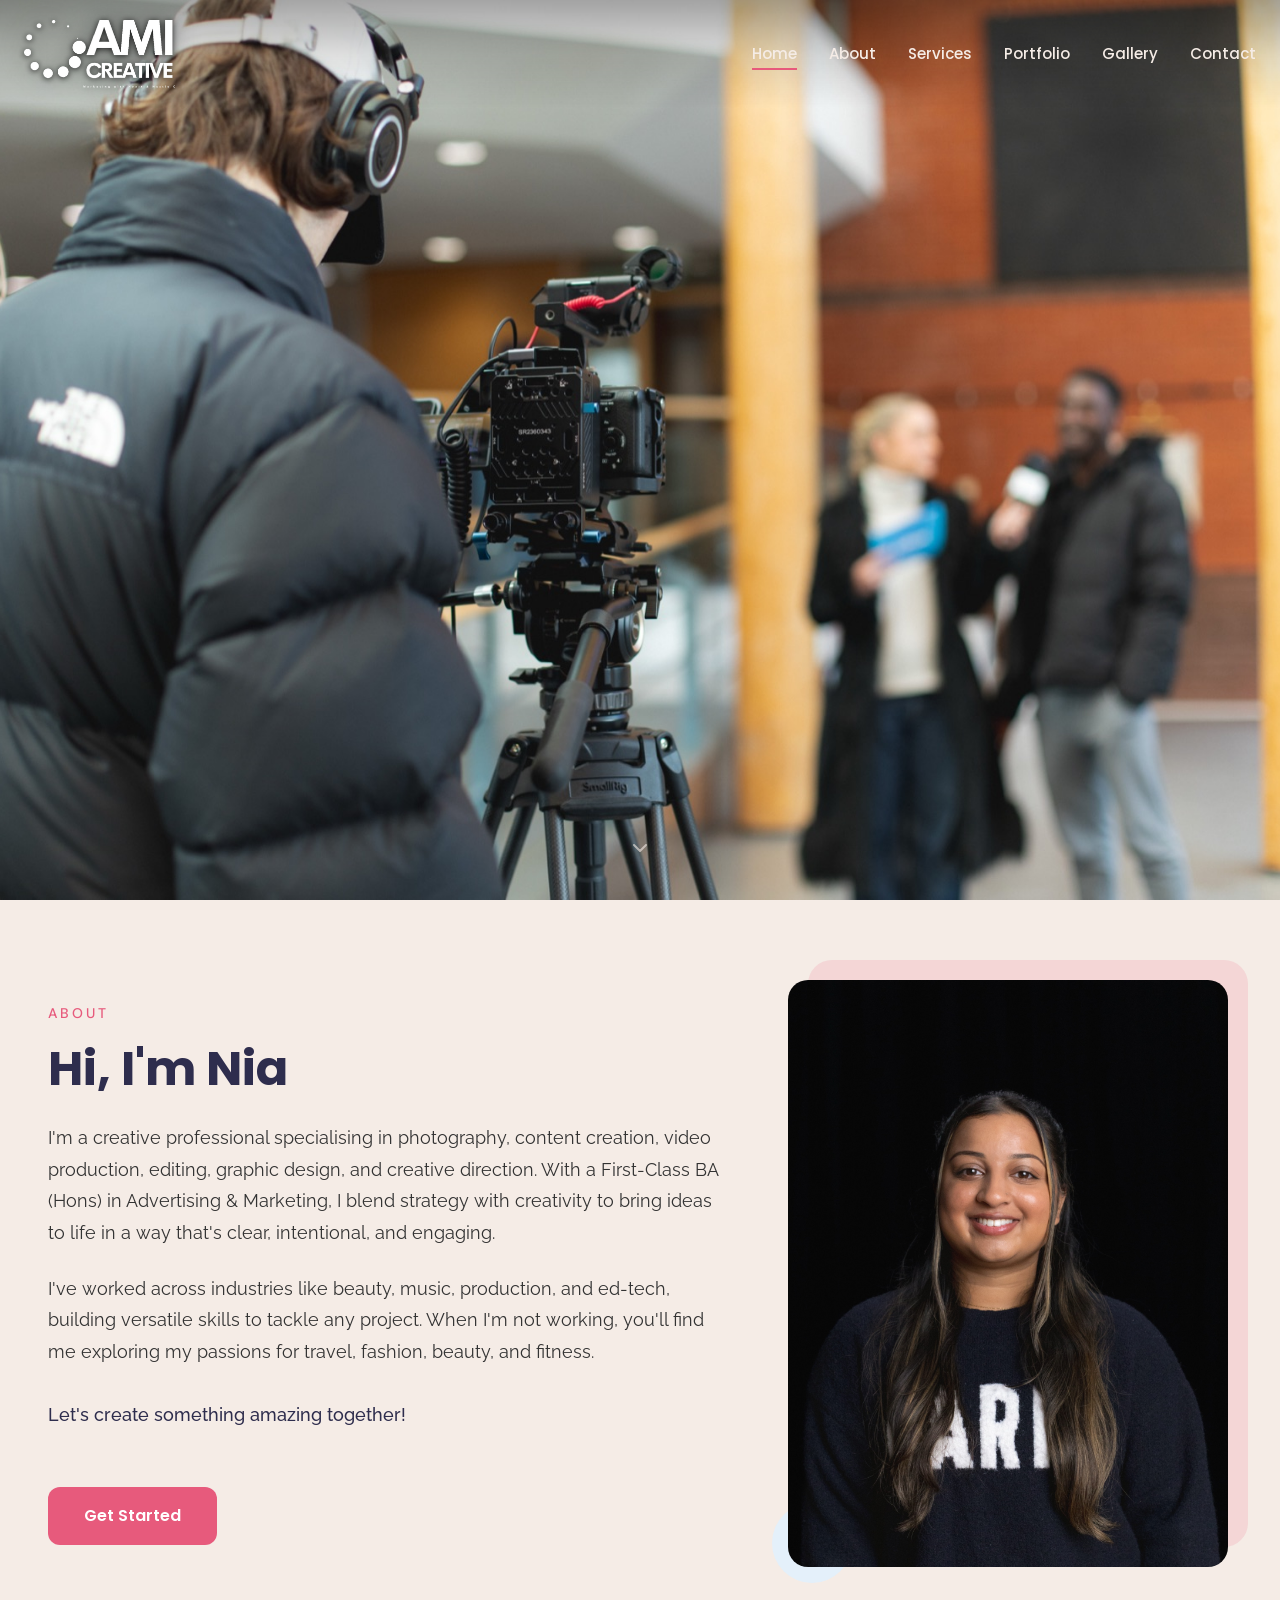
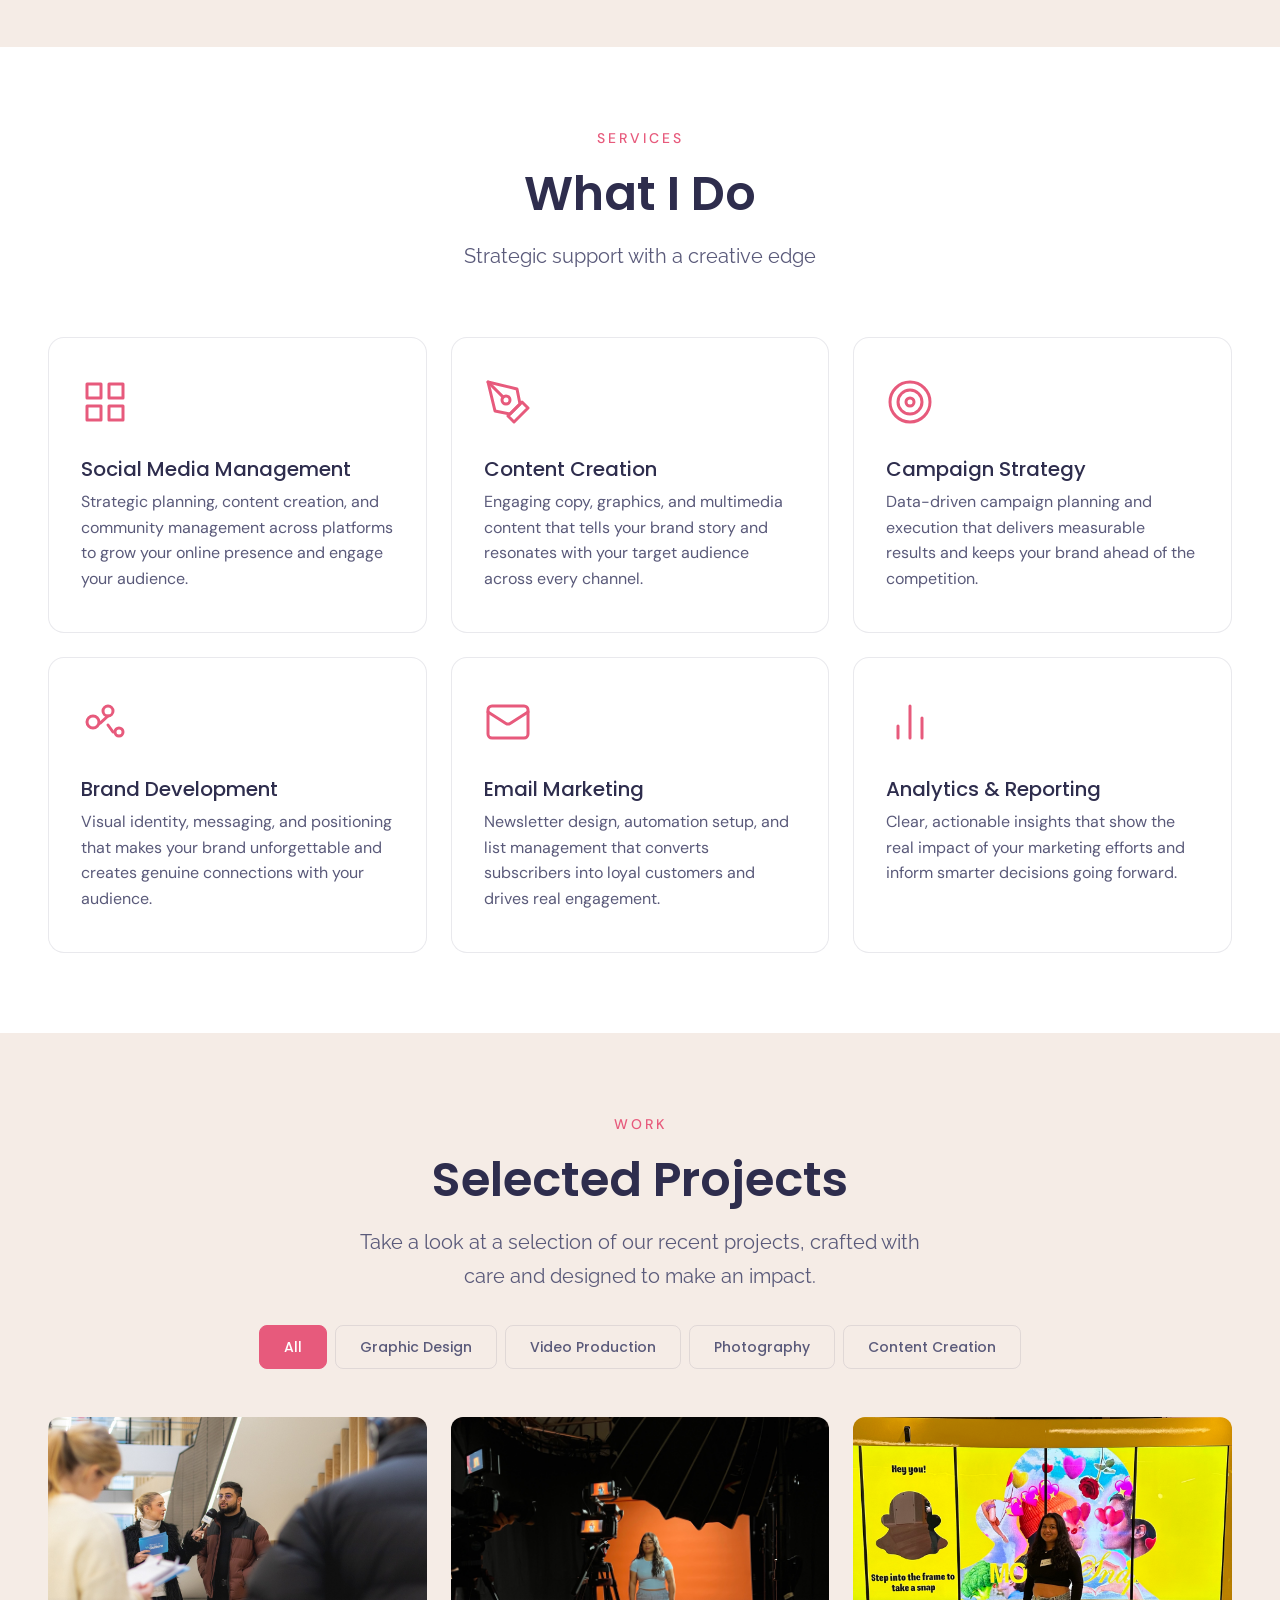
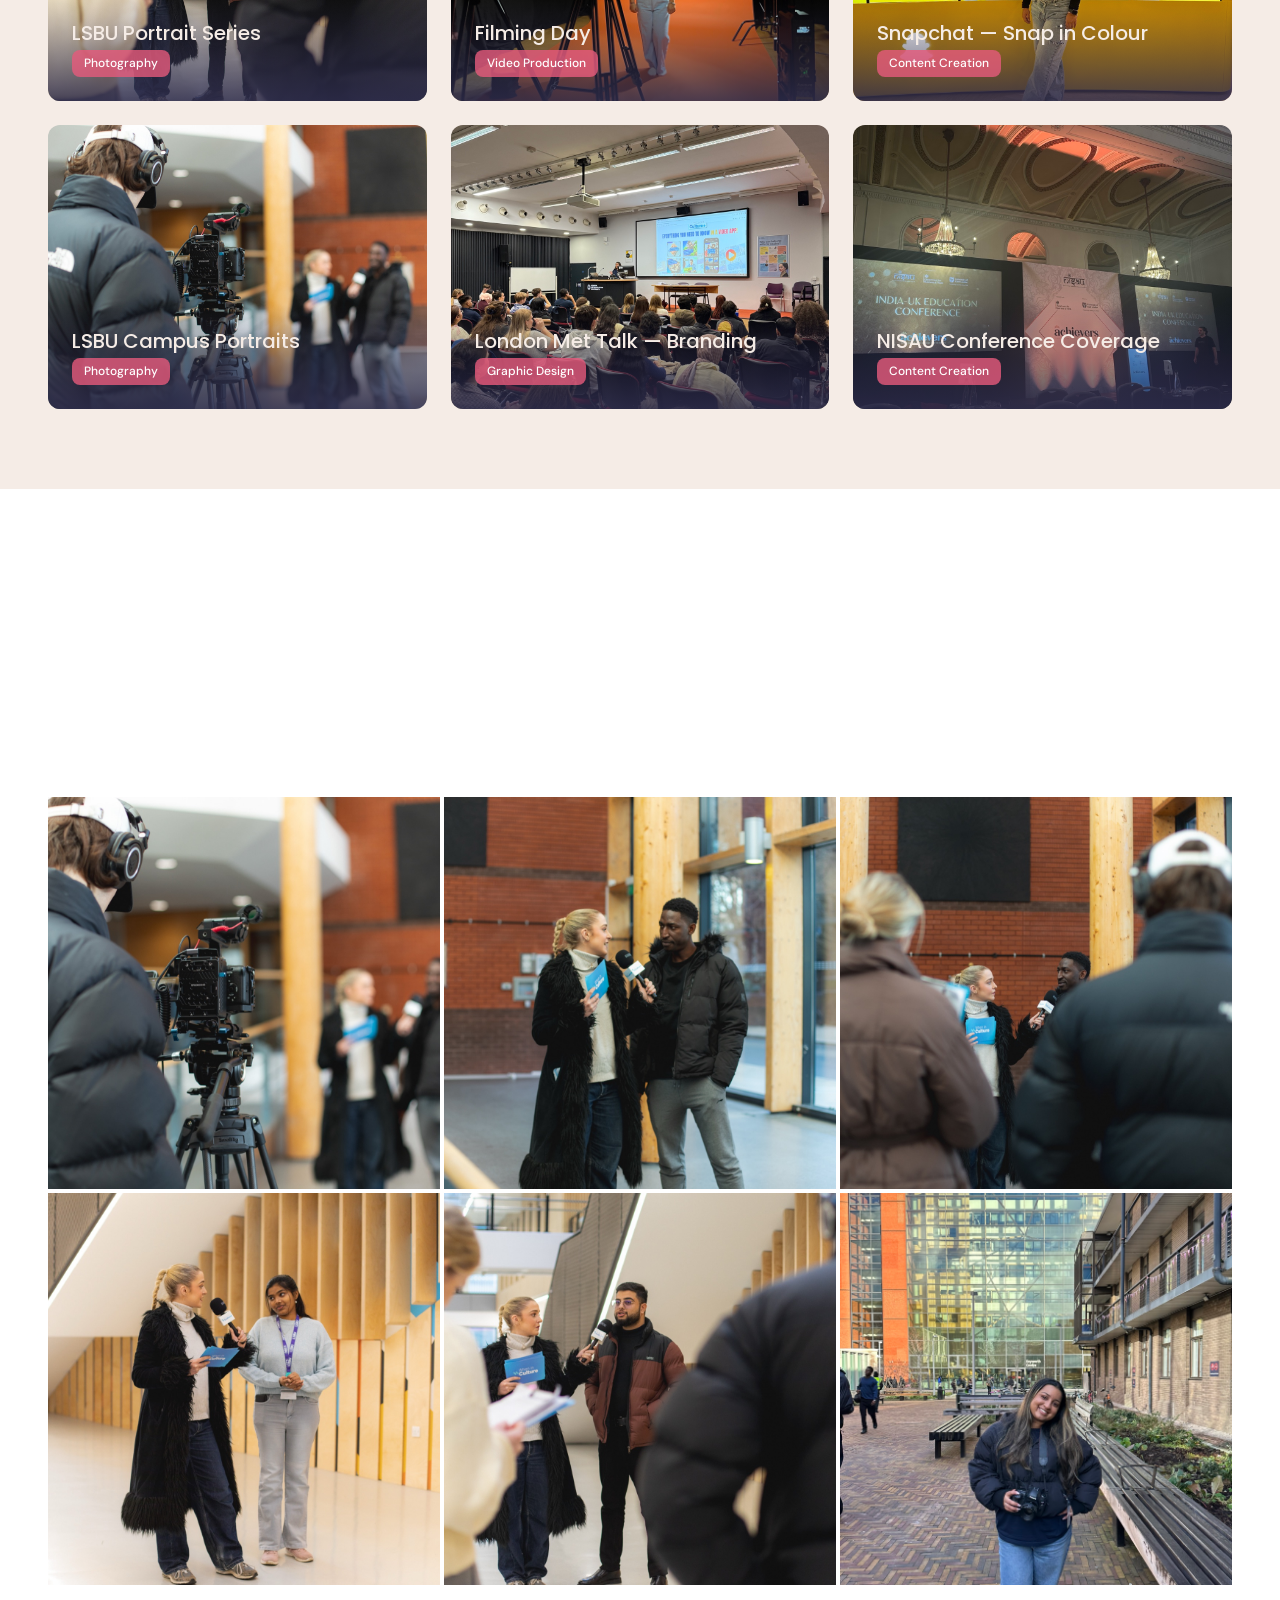
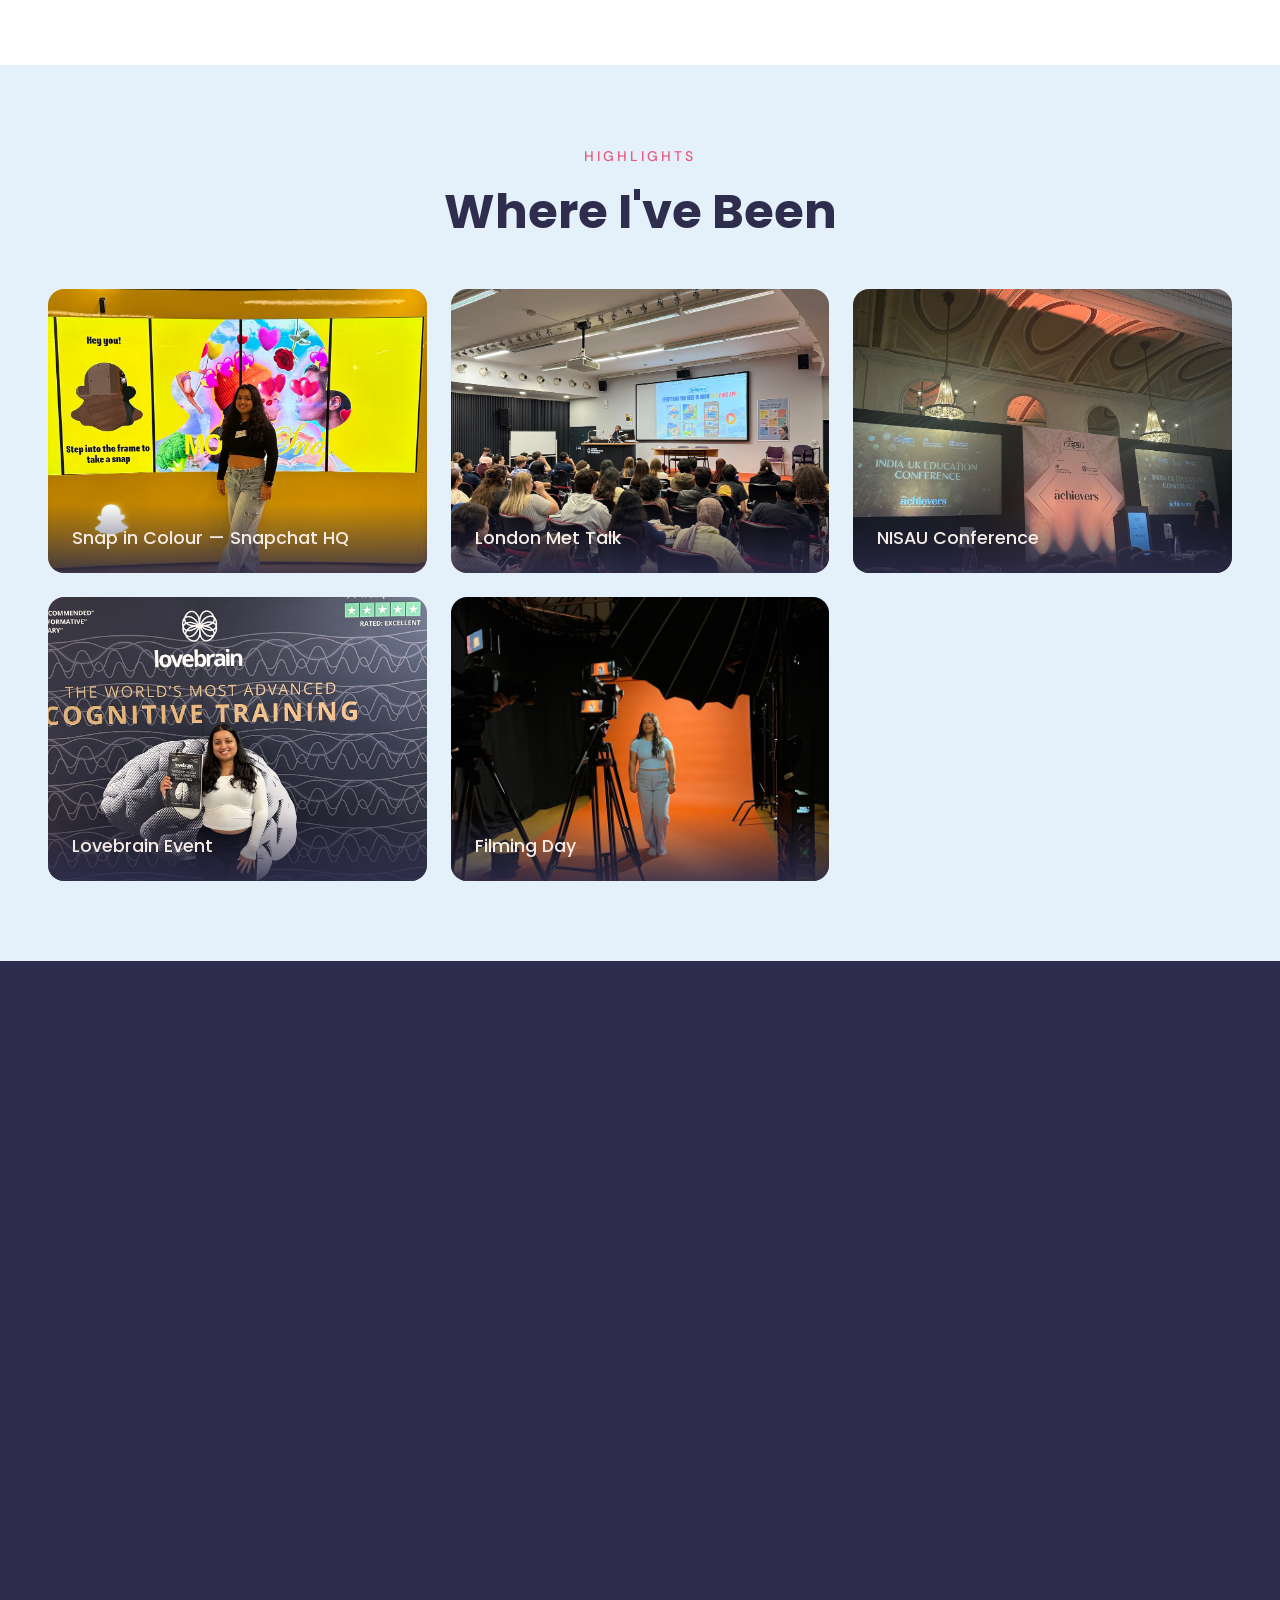
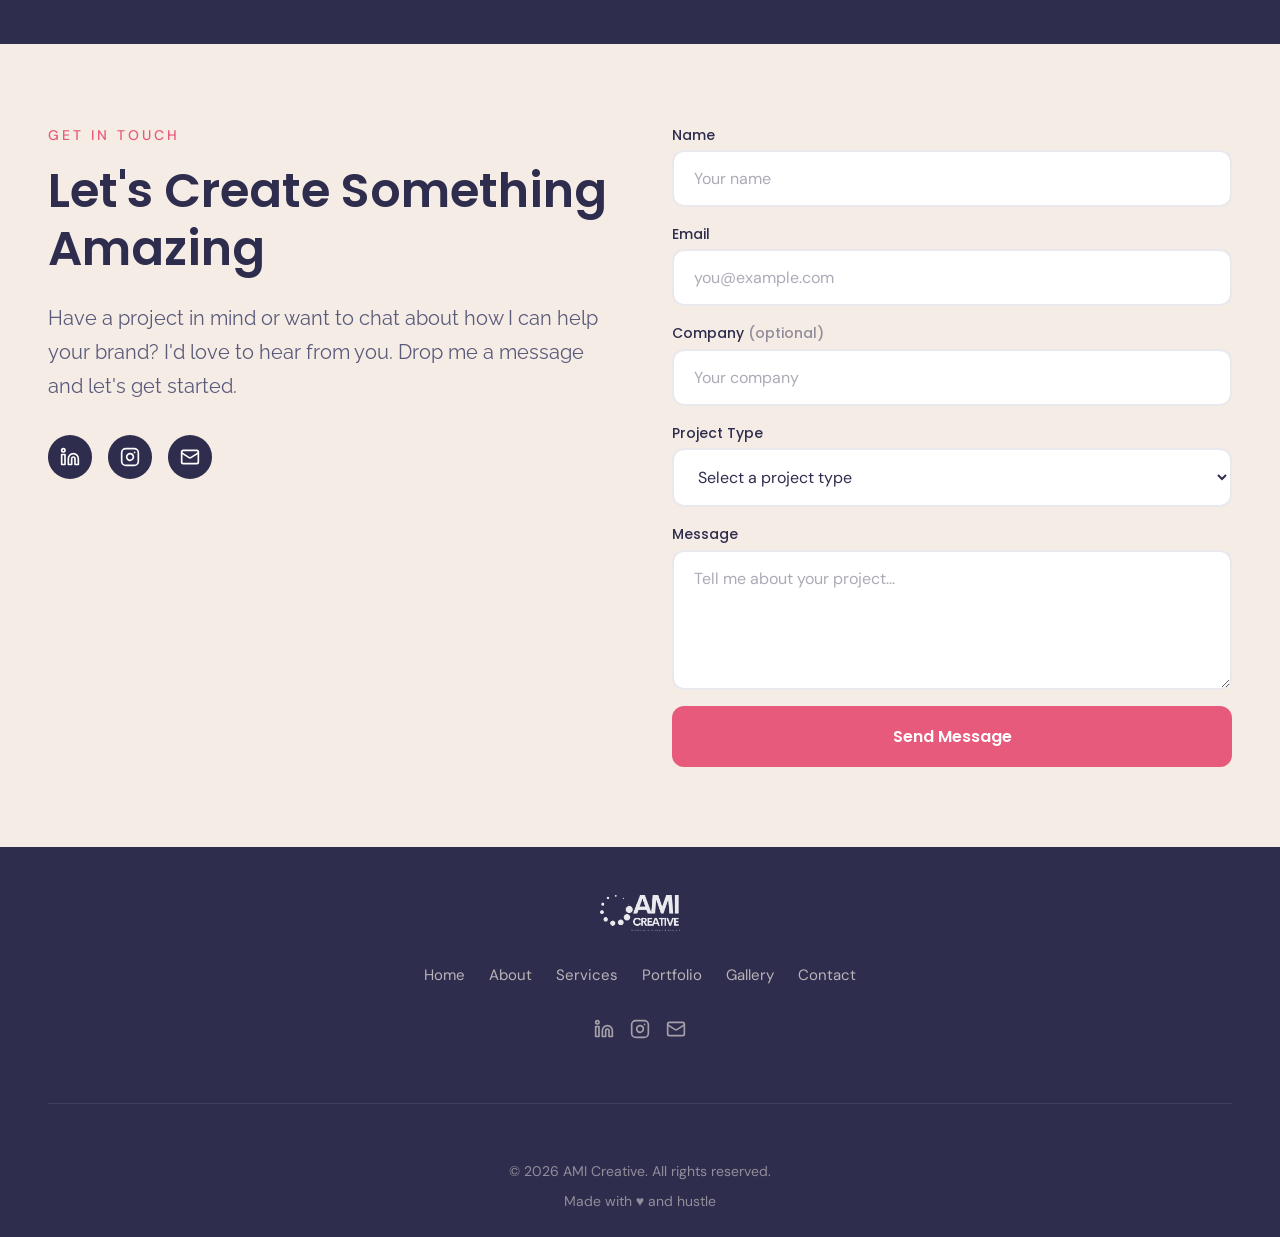
==== commit 74192f1e: "Revert hero to original setup: lsbu-44.jpg bg + hero-animation.mp4 overlay Reverting space video cha" ====
--- a/index.html
+++ b/index.html
@@ -79,7 +79,7 @@
       </div>
       <div class="hero-video-overlay" aria-hidden="true">
         <video autoplay muted loop playsinline>
-          <source src="assets/hero-space.mp4" type="video/mp4">
+          <source src="assets/hero-animation.mp4" type="video/mp4">
         </video>
       </div>
 
--- a/styles.css
+++ b/styles.css
@@ -217,7 +217,7 @@
   right: 0;
   z-index: 1000;
   padding: 20px 0;
-  background: linear-gradient(to bottom, rgba(0,0,0,0.6) 0%, rgba(0,0,0,0.3) 60%, transparent 100%);
+  background: linear-gradient(to bottom, rgba(0,0,0,0.35) 0%, rgba(0,0,0,0.12) 50%, rgba(0,0,0,0) 100%);
   transition: all var(--transition-base);
 }
 
@@ -377,9 +377,13 @@
 }
 
 .hero-image-bg img {
+  position: absolute;
+  top: 0;
+  left: 0;
   width: 100%;
   height: 100%;
   object-fit: cover;
+  z-index: 0;
 }
 
 .hero-video-overlay {
@@ -1379,6 +1383,11 @@
     filter: brightness(0) invert(1) drop-shadow(0 1px 2px rgba(0,0,0,0.9)) drop-shadow(0 0 10px rgba(0,0,0,0.5));
   }
 
+  /* Scale video overlay down on mobile so animation fits the screen */
+  .hero-video-overlay video {
+    transform: translate(-50%, -50%) scale(0.5);
+  }
+
   /* Hamburger stays cream when mobile nav is open */
   .hamburger.active span {
     background: var(--color-cream);
